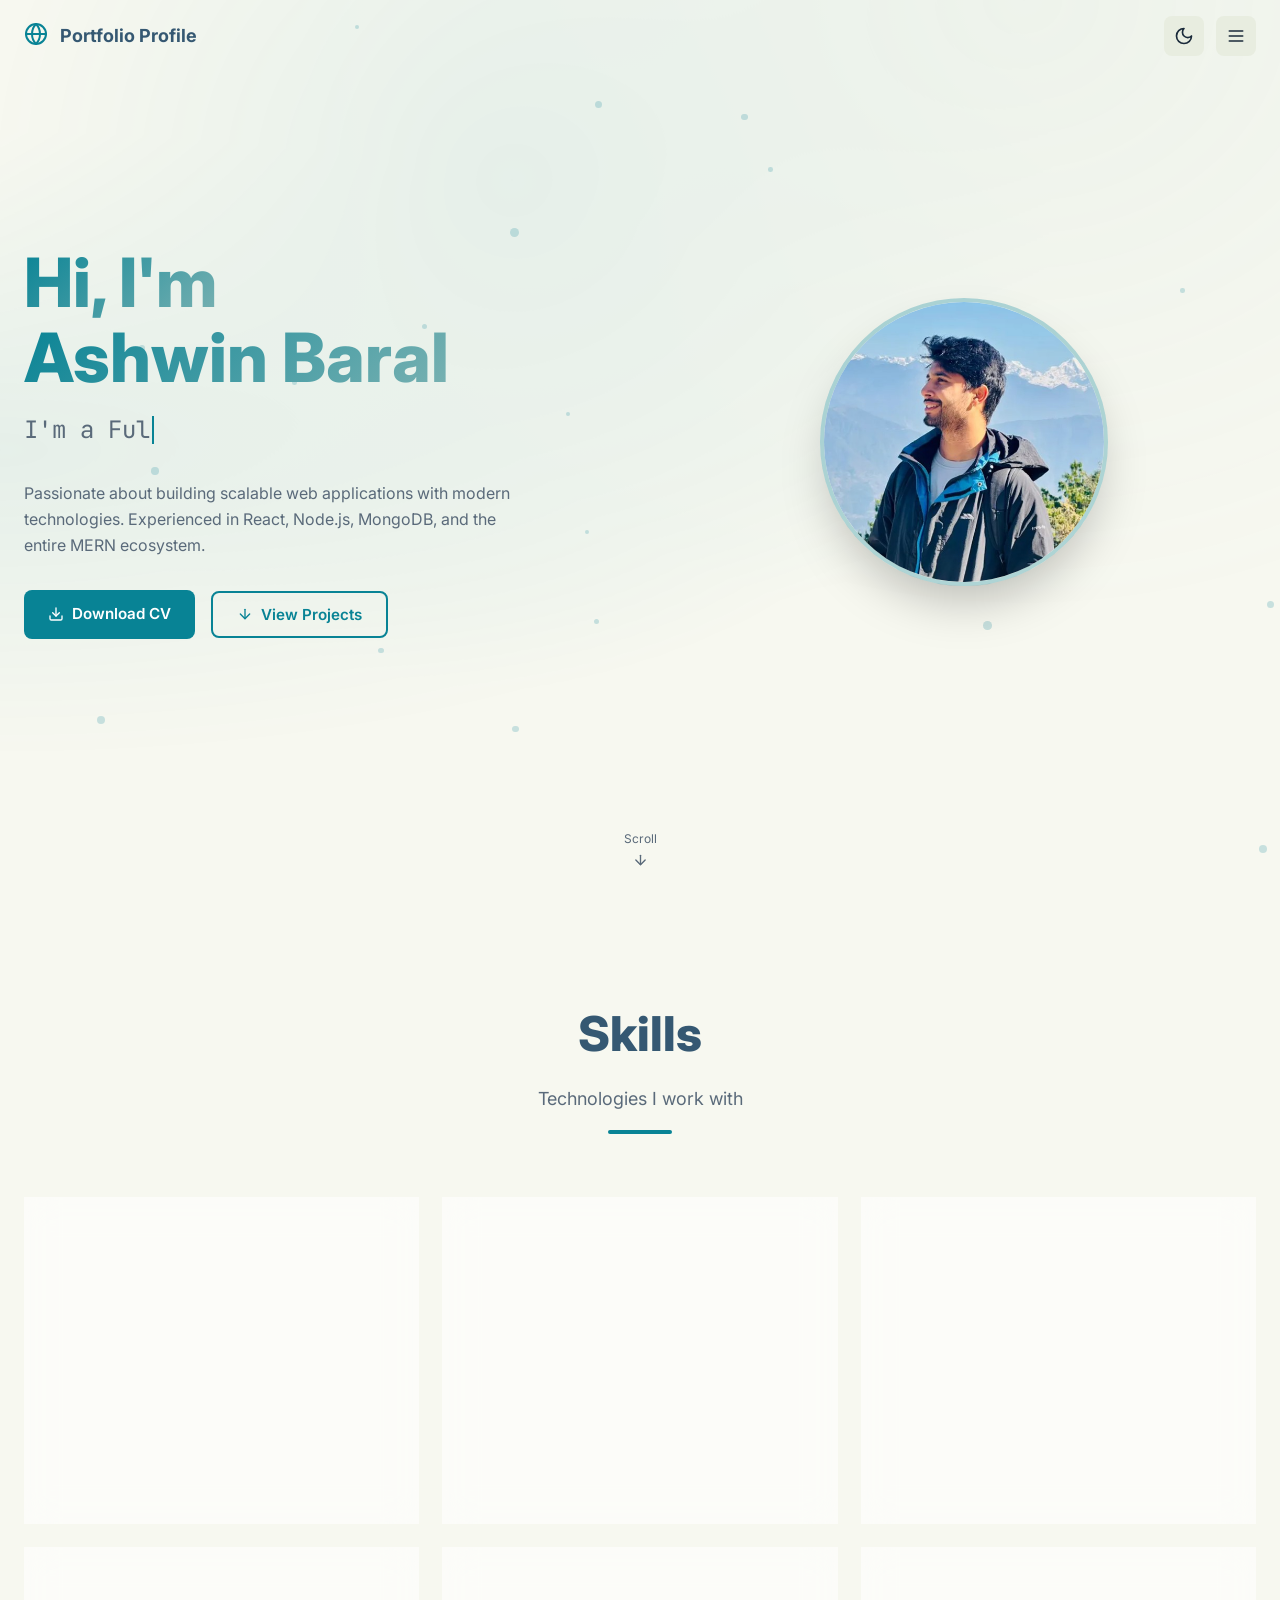
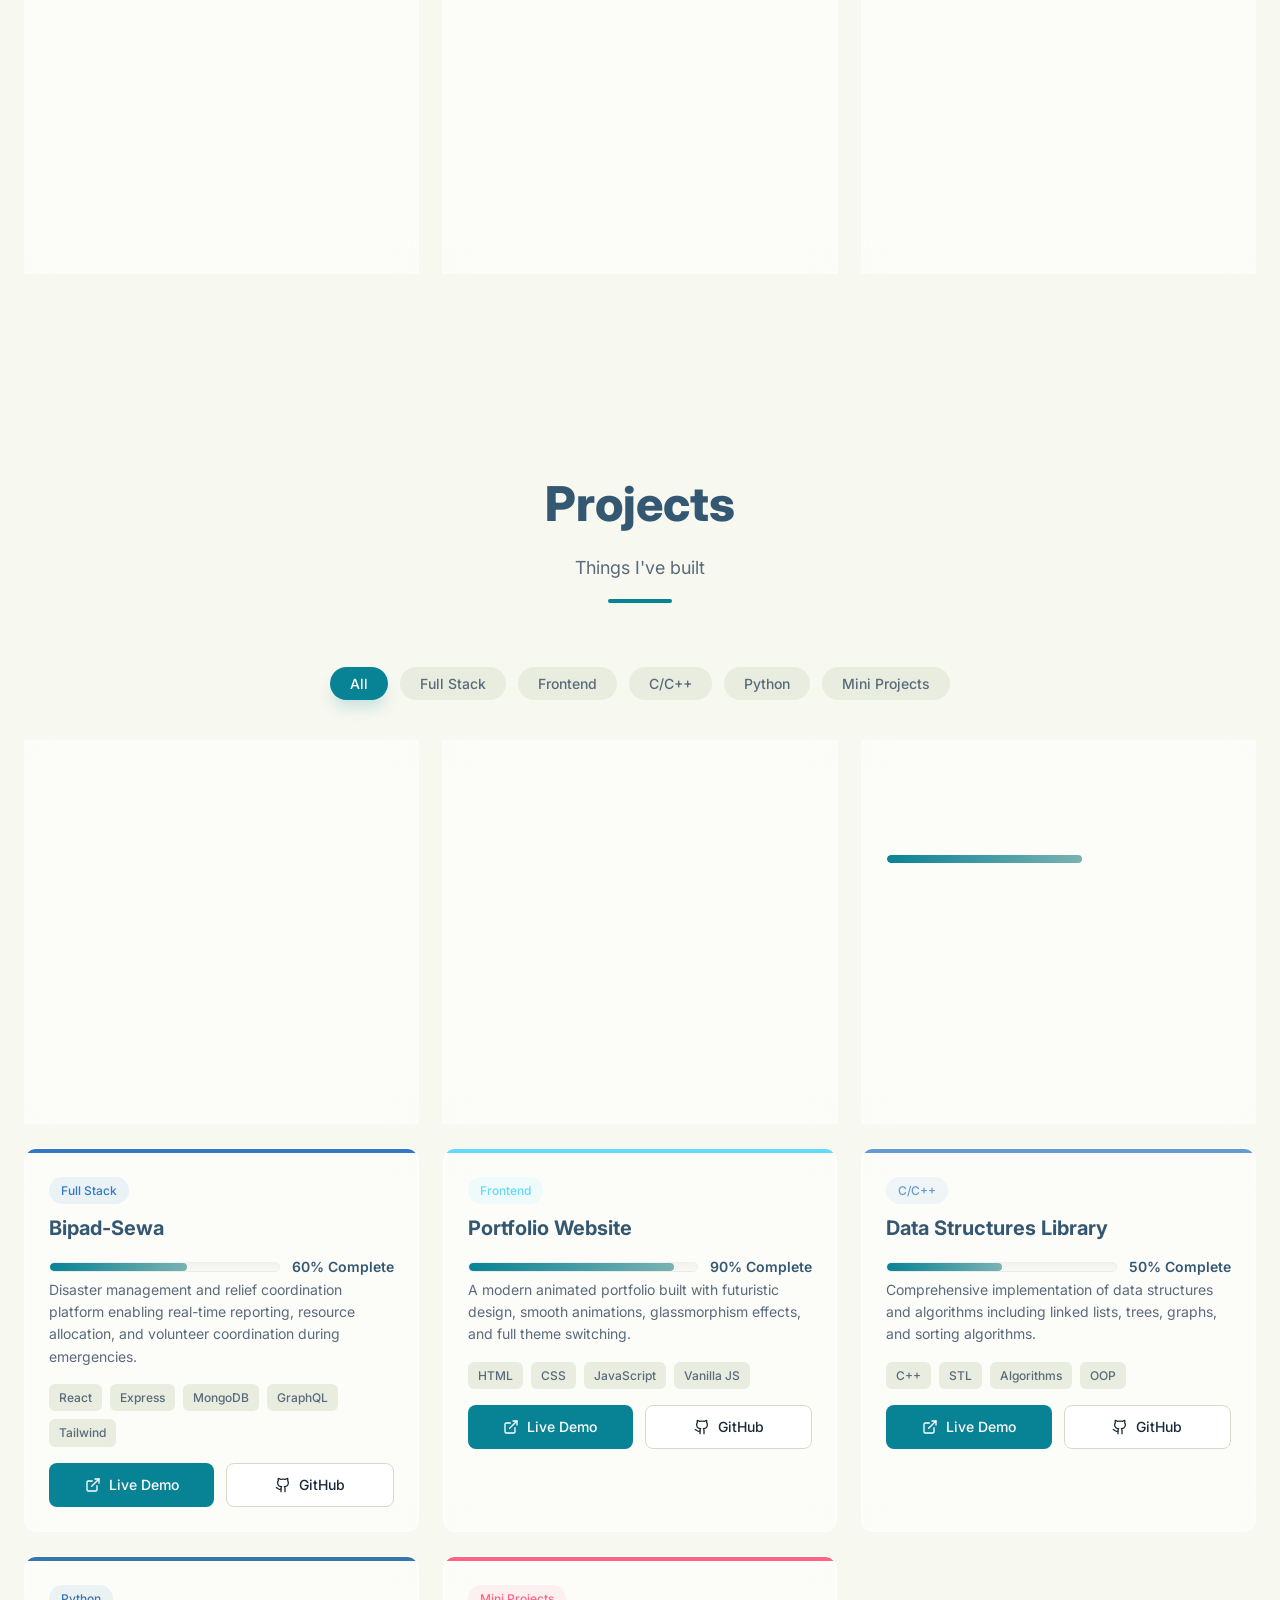
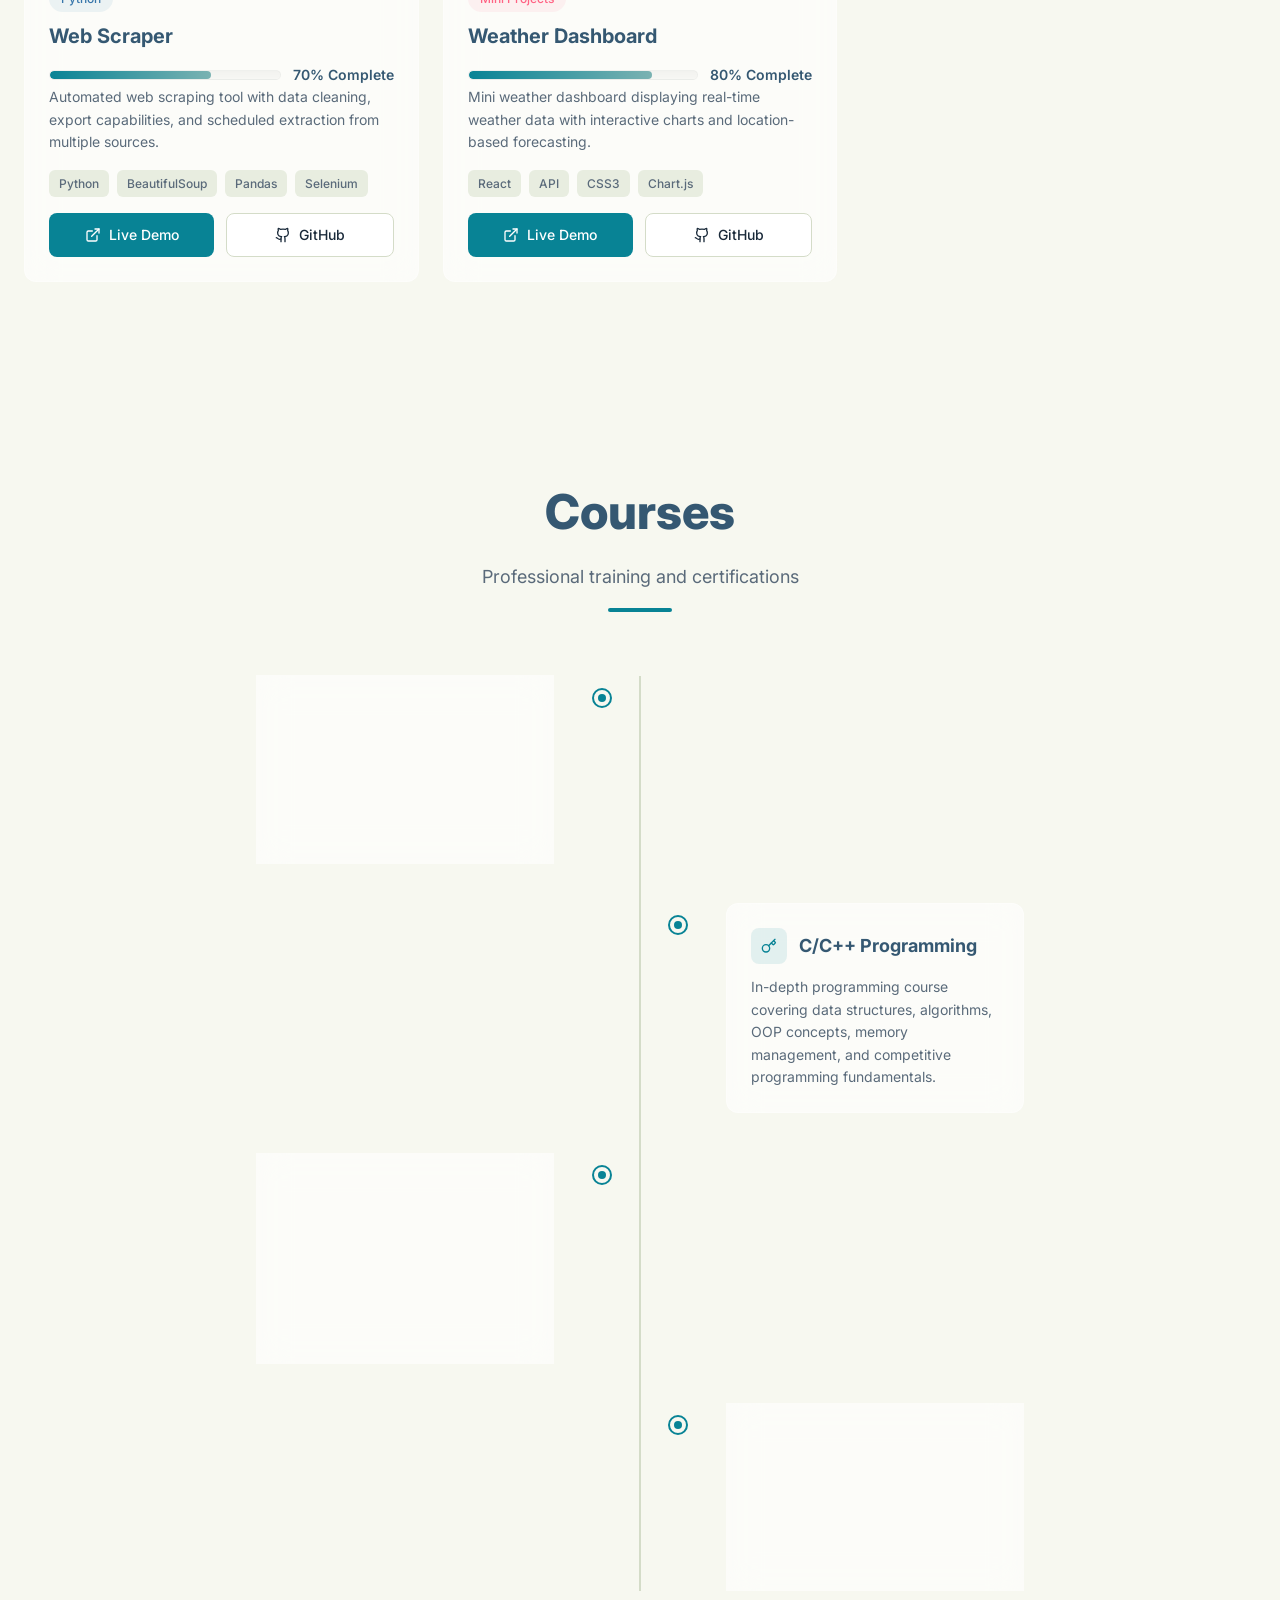
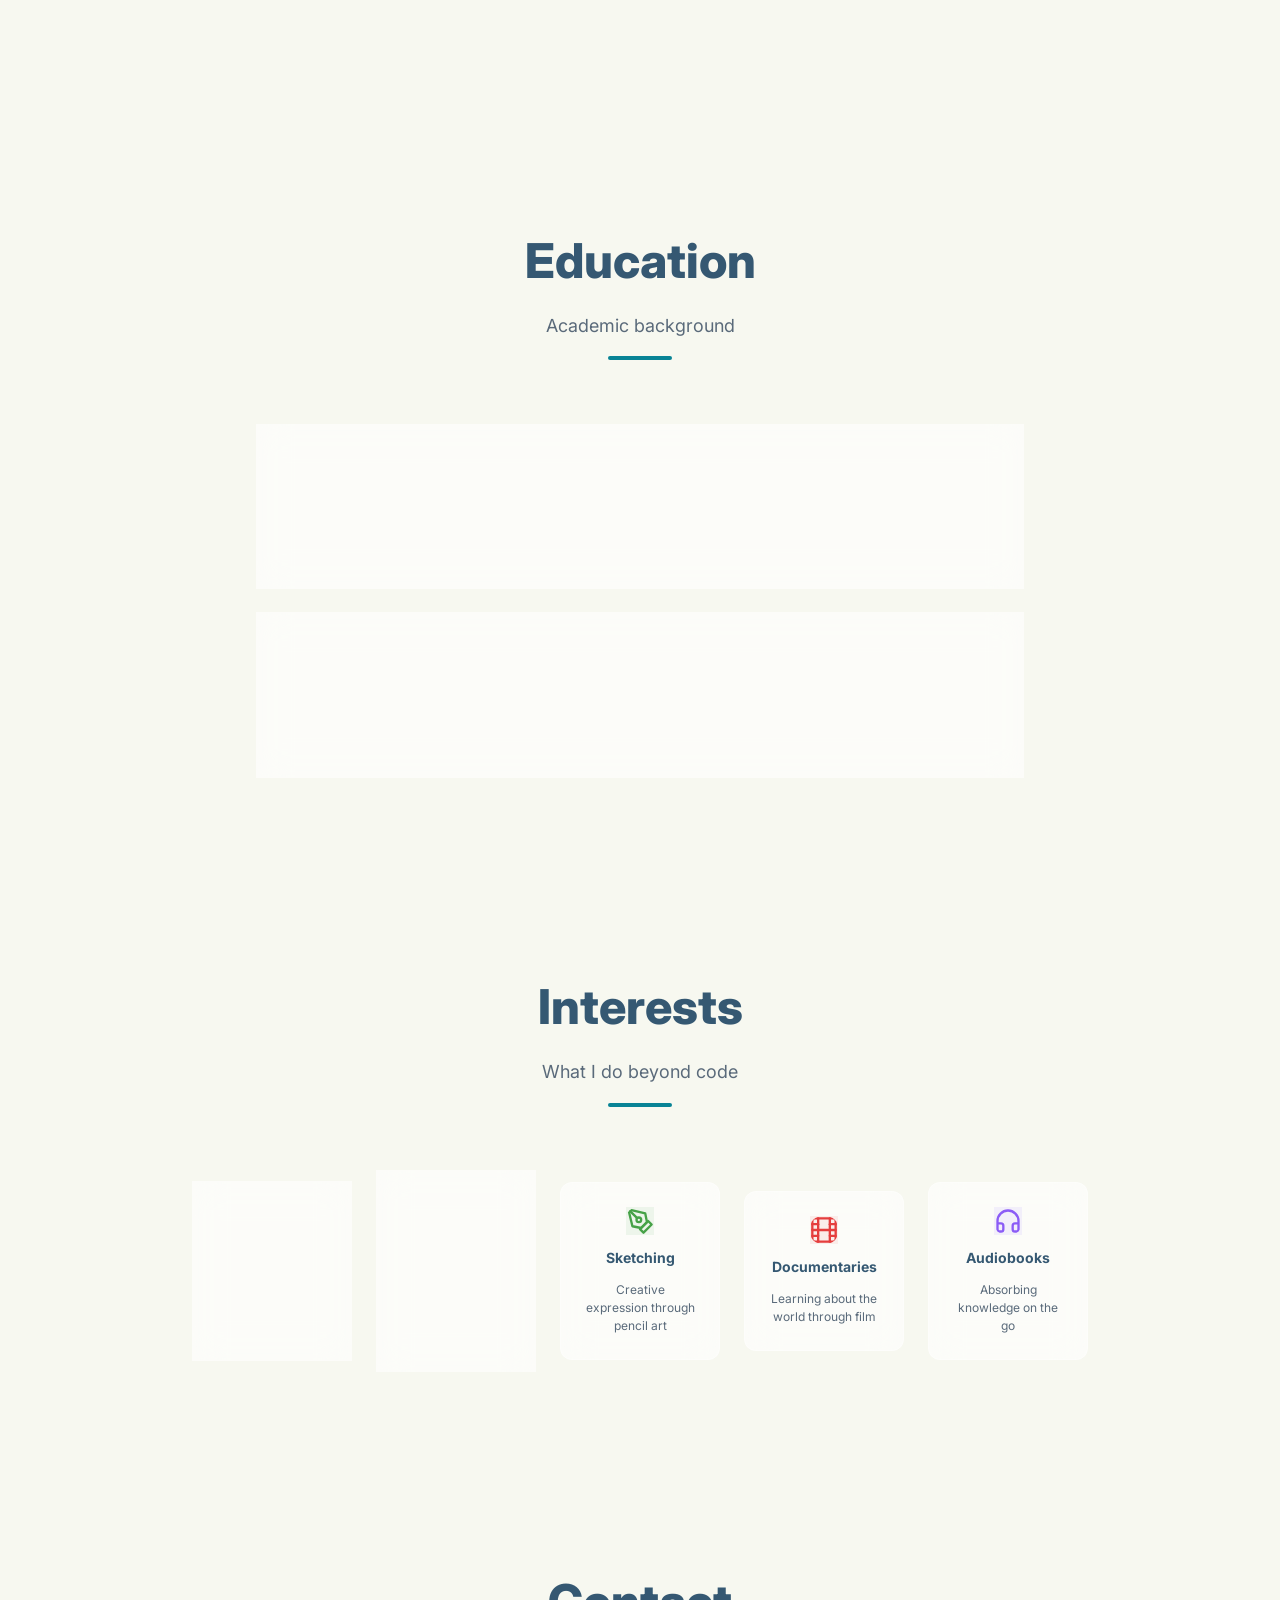
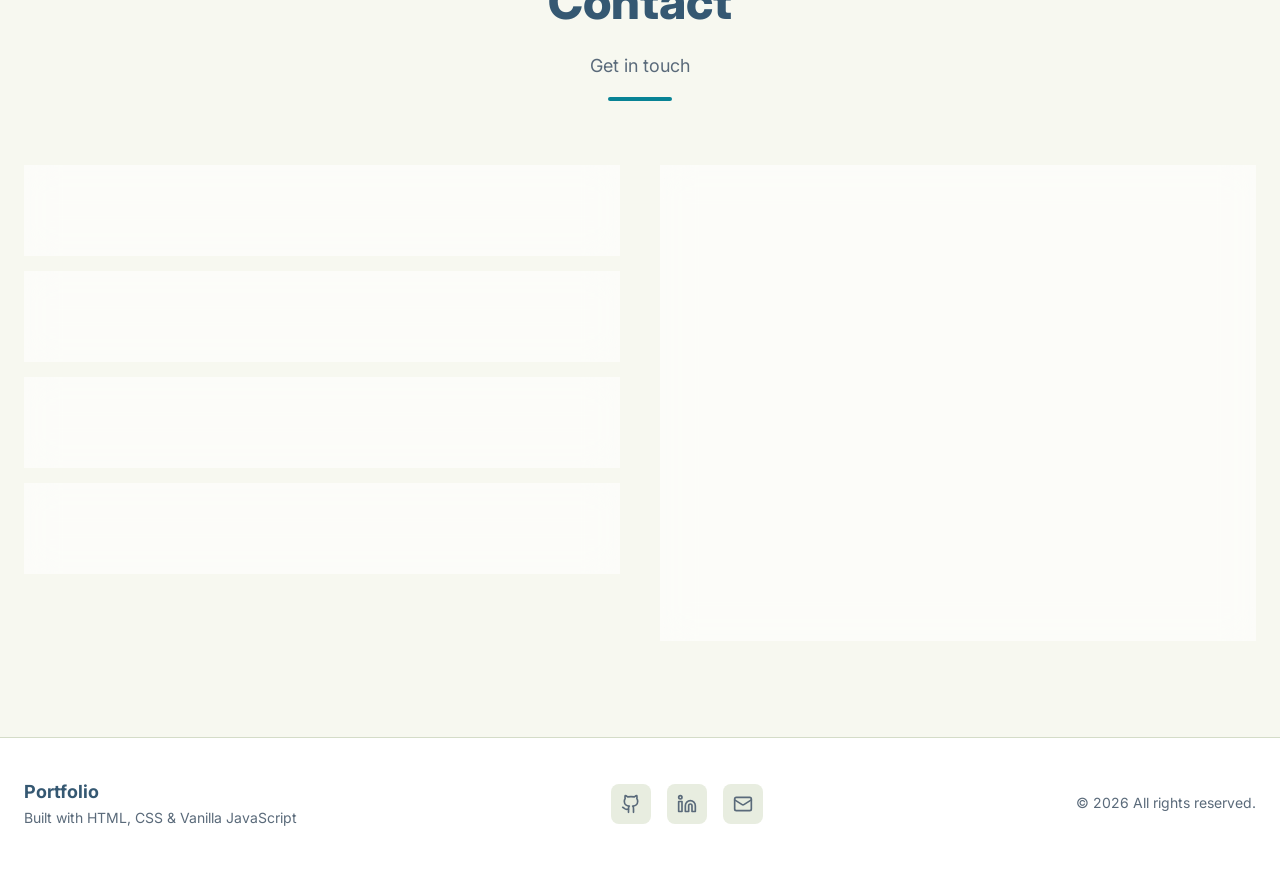
==== index.html @ d97d7718 "Add files via upload" ====
<!DOCTYPE html>
<html lang="en">

<head>
  <meta charset="UTF-8" />
  <meta name="viewport" content="width=device-width, initial-scale=1.0" />
  <meta name="description" content="Modern personal portfolio website for a Full-Stack MERN developer." />
  <meta name="theme-color" content="#0a1a24" media="(prefers-color-scheme: dark)" />
  <meta name="theme-color" content="#F7F8F0" media="(prefers-color-scheme: light)" />
  <title>Ashwin Baral| Full Stack MERN Developer</title>
  <link rel="stylesheet" href="style.css" />
</head>

<body>
  <!-- Cursor Glow
  <div class="cursor-glow" id="cursorGlow" aria-hidden="true"></div> -->

  <!-- Scroll Progress Bar -->
  <div class="scroll-progress" id="scrollProgress"></div>

  <!-- ============ NAVBAR ============ -->
  <nav class="navbar" id="navbar" role="navigation" aria-label="Main navigation">
    <div class="nav-inner">
      <a href="#home" class="logo">
        <span class="earth-icon" aria-hidden="true">
          <!-- Globe SVG -->
          <svg xmlns="http://www.w3.org/2000/svg" width="24" height="24" viewBox="0 0 24 24" fill="none"
            stroke="currentColor" stroke-width="2" stroke-linecap="round" stroke-linejoin="round">
            <circle cx="12" cy="12" r="10" />
            <path d="M12 2a14.5 14.5 0 0 0 0 20 14.5 14.5 0 0 0 0-20" />
            <path d="M2 12h20" />
          </svg>
        </span>
        <span class="logo-text">Portfolio Profile</span>
      </a>

      <div class="nav-controls">
        <!-- Theme toggle -->
        <button class="nav-btn" id="themeToggle" aria-label="Toggle theme">
          <!-- Sun icon (shown in dark mode) -->
          <svg id="sunIcon" xmlns="http://www.w3.org/2000/svg" width="20" height="20" viewBox="0 0 24 24" fill="none"
            stroke="currentColor" stroke-width="2" stroke-linecap="round" stroke-linejoin="round">
            <circle cx="12" cy="12" r="4" />
            <path d="M12 2v2" />
            <path d="M12 20v2" />
            <path d="m4.93 4.93 1.41 1.41" />
            <path d="m17.66 17.66 1.41 1.41" />
            <path d="M2 12h2" />
            <path d="M20 12h2" />
            <path d="m6.34 17.66-1.41 1.41" />
            <path d="m19.07 4.93-1.41 1.41" />
          </svg>
          <!-- Moon icon (shown in light mode) -->
          <svg id="moonIcon" xmlns="http://www.w3.org/2000/svg" width="20" height="20" viewBox="0 0 24 24" fill="none"
            stroke="currentColor" stroke-width="2" stroke-linecap="round" stroke-linejoin="round">
            <path d="M12 3a6 6 0 0 0 9 9 9 9 0 1 1-9-9Z" />
          </svg>
        </button>

        <!-- Hamburger -->
        <button class="nav-btn" id="menuToggle" aria-label="Open menu" aria-expanded="false">
          <svg id="menuIcon" xmlns="http://www.w3.org/2000/svg" width="20" height="20" viewBox="0 0 24 24" fill="none"
            stroke="currentColor" stroke-width="2" stroke-linecap="round" stroke-linejoin="round">
            <line x1="4" x2="20" y1="12" y2="12" />
            <line x1="4" x2="20" y1="6" y2="6" />
            <line x1="4" x2="20" y1="18" y2="18" />
          </svg>
          <svg id="closeIcon" xmlns="http://www.w3.org/2000/svg" width="20" height="20" viewBox="0 0 24 24" fill="none"
            stroke="currentColor" stroke-width="2" stroke-linecap="round" stroke-linejoin="round">
            <path d="M18 6 6 18" />
            <path d="m6 6 12 12" />
          </svg>
        </button>
      </div>
    </div>
  </nav>

  <!-- ============ OVERLAY MENU ============ -->
  <div class="overlay-menu" id="overlayMenu" role="dialog" aria-modal="true" aria-label="Navigation menu">
    <div class="overlay-backdrop" id="overlayBackdrop"></div>

    <!-- Floating icons -->
    <div class="floating-icons" aria-hidden="true">
      <div class="floating-icon pos1">JS</div>
      <div class="floating-icon pos2">TS</div>
      <div class="floating-icon pos3">Py</div>
      <div class="floating-icon pos4">C</div>
      <div class="floating-icon pos6">DB</div>
      <div class="floating-icon pos7">AI</div>
      <div class="floating-icon pos8">UI</div>
    </div>

    <nav class="overlay-nav-links" aria-label="Main menu">
      <a href="#home" class="nav-link-overlay">Home</a>
      <a href="#skills" class="nav-link-overlay">Skills</a>
      <a href="#projects" class="nav-link-overlay">Projects</a>
      <a href="#courses" class="nav-link-overlay">Courses</a>
      <a href="#education" class="nav-link-overlay">Education</a>
      <a href="#interests" class="nav-link-overlay">Interests</a>
      <a href="#contact" class="nav-link-overlay">Contact</a>
    </nav>
  </div>

  <!-- ============ MAIN CONTENT ============ -->
  <main>

    <!-- ====== HERO ====== -->
    <section class="hero section" id="home">
      <div class="hero-bg mesh-bg" aria-hidden="true"></div>

      <!-- Particles -->
      <div class="particles" id="particles" aria-hidden="true"></div>

      <div class="container hero-content">
        <!-- Left: Text -->
        <div class="hero-text">
          <h1>
            <span class="gradient-text">Hi, I'm</span><br />
            <span class="gradient-text">Ashwin Baral</span>
          </h1>

          <div class="typewriter-line">
            I'm a&nbsp;<span id="typewriterText"></span>
            <span class="typewriter-cursor"></span>
          </div>

          <p class="description">
            Passionate about building scalable web applications with modern
            technologies. Experienced in React, Node.js, MongoDB, and the
            entire MERN ecosystem.
          </p>

          <div class="hero-buttons">
            <a href="assets/Aswin-Full-StackResume.pdf" class="btn-primary ripple" download="Ashwin_Fullstack_CV.pdf">
              <svg xmlns="http://www.w3.org/2000/svg" width="16" height="16" viewBox="0 0 24 24" fill="none"
                stroke="currentColor" stroke-width="2" stroke-linecap="round" stroke-linejoin="round">
                <path d="M21 15v4a2 2 0 0 1-2 2H5a2 2 0 0 1-2-2v-4" />
                <polyline points="7 10 12 15 17 10" />
                <line x1="12" x2="12" y1="15" y2="3" />
              </svg>
              Download CV
            </a>
            <button class="btn-outline ripple"
              onclick="document.getElementById('projects').scrollIntoView({behavior:'smooth'})">
              <svg xmlns="http://www.w3.org/2000/svg" width="16" height="16" viewBox="0 0 24 24" fill="none"
                stroke="currentColor" stroke-width="2" stroke-linecap="round" stroke-linejoin="round">
                <path d="M12 5v14" />
                <path d="m19 12-7 7-7-7" />
              </svg>
              View Projects
            </button>
          </div>
        </div>
        <!-- Right: Profile -->
        <div class="hero-profile">
          <!-- Orbiting tech icons -->
          <div class="orbit-container" aria-hidden="true">
            <div class="orbit-icon o-d8 o-d0">
              <!-- React icon (inline SVG) -->
              <span class="orbit-svg react" aria-hidden="true">
                <svg width="28" height="28" viewBox="0 0 128 128" xmlns="http://www.w3.org/2000/svg">
                  <g fill="none" stroke="#61DAFB" stroke-width="6" stroke-linecap="round" stroke-linejoin="round">
                    <ellipse cx="64" cy="64" rx="48" ry="20" />
                    <ellipse cx="64" cy="64" rx="20" ry="48" transform="rotate(60 64 64)" />
                    <ellipse cx="64" cy="64" rx="20" ry="48" transform="rotate(-60 64 64)" />
                  </g>
                  <circle cx="64" cy="64" r="8" fill="#61DAFB" />
                </svg>
              </span>
            </div>
            <div class="orbit-icon o-d10 o-d-1_3">
              <!-- Node icon -->
              <span class="orbit-svg node" aria-hidden="true">
                <svg width="28" height="28" viewBox="0 0 128 128" xmlns="http://www.w3.org/2000/svg">
                  <polygon points="64 10 105 32 105 84 64 106 23 84 23 32" fill="#8cc84b" /><text x="50%" y="64%"
                    font-family="Arial, sans-serif" font-weight="700" font-size="18" fill="#123"
                    text-anchor="middle">Node</text>
                </svg>
              </span>
            </div>
            <div class="orbit-icon o-d12 o-d-2_6">
              <!-- MongoDB icon -->
              <span class="orbit-svg mongo" aria-hidden="true">
                <svg width="28" height="28" viewBox="0 0 128 128" xmlns="http://www.w3.org/2000/svg">
                  <path d="M64 12c14 18 28 34 18 62-8 22-34 28-40 14-8-18 6-46 22-76z" fill="#47A248" />
                </svg>
              </span>
            </div>
            <div class="orbit-icon o-d14 o-d-3_9">
              <!-- TypeScript icon -->
              <span class="orbit-svg ts" aria-hidden="true">
                <svg width="28" height="28" viewBox="0 0 128 128" xmlns="http://www.w3.org/2000/svg">
                  <rect width="128" height="128" rx="16" fill="#3178C6" /><text x="50%" y="64%" font-family="monospace"
                    font-weight="700" font-size="56" fill="white" text-anchor="middle">TS</text>
                </svg>
              </span>
            </div>
            <div class="orbit-icon o-d16 o-d-5_2">
              <!-- Next.js icon -->
              <span class="orbit-svg nextjs" aria-hidden="true">
                <svg width="28" height="28" viewBox="0 0 128 128" xmlns="http://www.w3.org/2000/svg">
                  <rect width="128" height="128" rx="16" fill="#000" />
                  <path d="M36 92V36h12v36l36-36h12v60h-12V56L48 92H36z" fill="#fff" />
                </svg>
              </span>
            </div>
            <div class="orbit-icon o-d18 o-d-6_5">
              <!-- Express icon -->
              <span class="orbit-svg express" aria-hidden="true">
                <svg width="28" height="28" viewBox="0 0 128 128" xmlns="http://www.w3.org/2000/svg">
                  <rect width="128" height="128" rx="16" fill="#ffffff" /><text x="50%" y="64%"
                    font-family="Arial, sans-serif" font-weight="700" font-size="28" fill="#000"
                    text-anchor="middle">Ex</text>
                </svg>
              </span>
            </div>
          </div>

          <!-- Profile image -->
          <div class="profile-image-wrapper">
            <img src="assets/profile.jpg" alt="Developer profile Image" />
          </div>
        </div>
      </div>

      <!-- Scroll indicator -->
      <div class="scroll-indicator" aria-hidden="true">
        <span>Scroll</span>
        <svg xmlns="http://www.w3.org/2000/svg" width="16" height="16" viewBox="0 0 24 24" fill="none"
          stroke="currentColor" stroke-width="2" stroke-linecap="round" stroke-linejoin="round">
          <path d="M12 5v14" />
          <path d="m19 12-7 7-7-7" />
        </svg>
      </div>
    </section>

    <!-- ====== SKILLS ====== -->
    <section class="section" id="skills">
      <div class="container">
        <div class="section-header reveal">
          <h2>Skills</h2>
          <p>Technologies I work with</p>
          <div class="underline-bar"></div>
        </div>

        <div class="skills-grid" id="skillsGrid">
          <!-- Core Skills -->
          <div class="glass-card skill-card" data-delay="0">
            <div class="skill-card-header">
              <div class="skill-icon">
                <svg xmlns="http://www.w3.org/2000/svg" width="20" height="20" viewBox="0 0 24 24" fill="none"
                  stroke="currentColor" stroke-width="2" stroke-linecap="round" stroke-linejoin="round">
                  <path d="m18 16 4-4-4-4" />
                  <path d="m6 8-4 4 4 4" />
                  <path d="m14.5 4-5 16" />
                </svg>
              </div>
              <h3>Core Skills</h3>
            </div>
            <div class="skill-list">
              <div class="skill-item">
                <div class="skill-item-header"><span class="skill-name">HTML5</span><span
                    class="skill-percent">80%</span></div>
                <div class="progress-bar">
                  <div class="progress-fill" data-width="80"></div>
                </div>
              </div>
              <div class="skill-item">
                <div class="skill-item-header"><span class="skill-name">CSS3</span><span
                    class="skill-percent">70%</span></div>
                <div class="progress-bar">
                  <div class="progress-fill" data-width="70"></div>
                </div>
              </div>
              <div class="skill-item">
                <div class="skill-item-header"><span class="skill-name">JavaScript ES6+</span><span
                    class="skill-percent">92%</span></div>
                <div class="progress-bar">
                  <div class="progress-fill" data-width="92"></div>
                </div>
              </div>
              <div class="skill-item">
                <div class="skill-item-header"><span class="skill-name">TypeScript</span><span
                    class="skill-percent">80%</span></div>
                <div class="progress-bar">
                  <div class="progress-fill" data-width="80"></div>
                </div>
              </div>
              <div class="skill-item">
                <div class="skill-item-header"><span class="skill-name">Git</span><span class="skill-percent">88%</span>
                </div>
                <div class="progress-bar">
                  <div class="progress-fill" data-width="88"></div>
                </div>
              </div>
            </div>
          </div>

          <!-- Frontend & React -->
          <div class="glass-card skill-card" data-delay="1">
            <div class="skill-card-header">
              <div class="skill-icon">
                <svg xmlns="http://www.w3.org/2000/svg" width="20" height="20" viewBox="0 0 24 24" fill="none"
                  stroke="currentColor" stroke-width="2" stroke-linecap="round" stroke-linejoin="round">
                  <rect width="18" height="18" x="3" y="3" rx="2" />
                  <path d="M3 9h18" />
                  <path d="M9 21V9" />
                </svg>
              </div>
              <h3>Frontend & React</h3>
            </div>
            <div class="skill-list">
              <div class="skill-item">
                <div class="skill-item-header"><span class="skill-name">React</span><span
                    class="skill-percent">92%</span></div>
                <div class="progress-bar">
                  <div class="progress-fill" data-width="92"></div>
                </div>
              </div>
              <div class="skill-item">
                <div class="skill-item-header"><span class="skill-name">Next.js</span><span
                    class="skill-percent">88%</span></div>
                <div class="progress-bar">
                  <div class="progress-fill" data-width="88"></div>
                </div>
              </div>
              <div class="skill-item">
                <div class="skill-item-header"><span class="skill-name">Tailwind CSS</span><span
                    class="skill-percent">90%</span></div>
                <div class="progress-bar">
                  <div class="progress-fill" data-width="90"></div>
                </div>
              </div>
              <div class="skill-item">
                <div class="skill-item-header"><span class="skill-name">Redux Toolkit</span><span
                    class="skill-percent">70%</span></div>
                <div class="progress-bar">
                  <div class="progress-fill" data-width="70"></div>
                </div>
              </div>
              <div class="skill-item">
                <div class="skill-item-header"><span class="skill-name">Formik & Yup</span><span
                    class="skill-percent">80%</span></div>
                <div class="progress-bar">
                  <div class="progress-fill" data-width="80"></div>
                </div>
              </div>
            </div>
          </div>

          <!-- Backend -->
          <div class="glass-card skill-card" data-delay="2">
            <div class="skill-card-header">
              <div class="skill-icon">
                <svg xmlns="http://www.w3.org/2000/svg" width="20" height="20" viewBox="0 0 24 24" fill="none"
                  stroke="currentColor" stroke-width="2" stroke-linecap="round" stroke-linejoin="round">
                  <rect width="20" height="8" x="2" y="2" rx="2" ry="2" />
                  <rect width="20" height="8" x="2" y="14" rx="2" ry="2" />
                  <line x1="6" x2="6.01" y1="6" y2="6" />
                  <line x1="6" x2="6.01" y1="18" y2="18" />
                </svg>
              </div>
              <h3>Backend</h3>
            </div>
            <div class="skill-list">
              <div class="skill-item">
                <div class="skill-item-header"><span class="skill-name">Node.js</span><span
                    class="skill-percent">88%</span></div>
                <div class="progress-bar">
                  <div class="progress-fill" data-width="88"></div>
                </div>
              </div>
              <div class="skill-item">
                <div class="skill-item-header"><span class="skill-name">Express.js</span><span
                    class="skill-percent">87%</span></div>
                <div class="progress-bar">
                  <div class="progress-fill" data-width="87"></div>
                </div>
              </div>
              <div class="skill-item">
                <div class="skill-item-header"><span class="skill-name">Python</span><span
                    class="skill-percent">60%</span></div>
                <div class="progress-bar">
                  <div class="progress-fill" data-width="60"></div>
                </div>
              </div>
              <div class="skill-item">
                <div class="skill-item-header"><span class="skill-name">C/C++</span><span
                    class="skill-percent">66%</span></div>
                <div class="progress-bar">
                  <div class="progress-fill" data-width="66"></div>
                </div>
              </div>
            </div>
          </div>

          <!-- APIs & Database -->
          <div class="glass-card skill-card" data-delay="3">
            <div class="skill-card-header">
              <div class="skill-icon">
                <svg xmlns="http://www.w3.org/2000/svg" width="20" height="20" viewBox="0 0 24 24" fill="none"
                  stroke="currentColor" stroke-width="2" stroke-linecap="round" stroke-linejoin="round">
                  <ellipse cx="12" cy="5" rx="9" ry="3" />
                  <path d="M3 5V19A9 3 0 0 0 21 19V5" />
                  <path d="M3 12A9 3 0 0 0 21 12" />
                </svg>
              </div>
              <h3>APIs & Database</h3>
            </div>
            <div class="skill-list">
              <div class="skill-item">
                <div class="skill-item-header"><span class="skill-name">MongoDB</span><span
                    class="skill-percent">85%</span></div>
                <div class="progress-bar">
                  <div class="progress-fill" data-width="85"></div>
                </div>
              </div>
              <div class="skill-item">
                <div class="skill-item-header"><span class="skill-name">MySQL</span><span
                    class="skill-percent">78%</span></div>
                <div class="progress-bar">
                  <div class="progress-fill" data-width="78"></div>
                </div>
              </div>
              <div class="skill-item">
                <div class="skill-item-header"><span class="skill-name">REST APIs</span><span
                    class="skill-percent">90%</span></div>
                <div class="progress-bar">
                  <div class="progress-fill" data-width="90"></div>
                </div>
              </div>
              <div class="skill-item">
                <div class="skill-item-header"><span class="skill-name">GraphQL</span><span
                    class="skill-percent">75%</span></div>
                <div class="progress-bar">
                  <div class="progress-fill" data-width="75"></div>
                </div>
              </div>
              <div class="skill-item">
                <div class="skill-item-header"><span class="skill-name">Apollo</span><span
                    class="skill-percent">72%</span></div>
                <div class="progress-bar">
                  <div class="progress-fill" data-width="72"></div>
                </div>
              </div>
            </div>
          </div>

          <!-- Data Visualization -->
          <div class="glass-card skill-card" data-delay="4">
            <div class="skill-card-header">
              <div class="skill-icon">
                <svg xmlns="http://www.w3.org/2000/svg" width="20" height="20" viewBox="0 0 24 24" fill="none"
                  stroke="currentColor" stroke-width="2" stroke-linecap="round" stroke-linejoin="round">
                  <line x1="12" x2="12" y1="20" y2="10" />
                  <line x1="18" x2="18" y1="20" y2="4" />
                  <line x1="6" x2="6" y1="20" y2="16" />
                </svg>
              </div>
              <h3>Data Visualization</h3>
            </div>
            <div class="skill-list">
              <div class="skill-item">
                <div class="skill-item-header"><span class="skill-name">Recharts</span><span
                    class="skill-percent">82%</span></div>
                <div class="progress-bar">
                  <div class="progress-fill" data-width="82"></div>
                </div>
              </div>
              <div class="skill-item">
                <div class="skill-item-header"><span class="skill-name">Shadcn Charts</span><span
                    class="skill-percent">80%</span></div>
                <div class="progress-bar">
                  <div class="progress-fill" data-width="80"></div>
                </div>
              </div>
              <div class="skill-item">
                <div class="skill-item-header"><span class="skill-name">Heatmaps</span><span
                    class="skill-percent">70%</span></div>
                <div class="progress-bar">
                  <div class="progress-fill" data-width="70"></div>
                </div>
              </div>
            </div>
          </div>

          <!-- UI Tools -->
          <div class="glass-card skill-card" data-delay="5">
            <div class="skill-card-header">
              <div class="skill-icon">
                <svg xmlns="http://www.w3.org/2000/svg" width="20" height="20" viewBox="0 0 24 24" fill="none"
                  stroke="currentColor" stroke-width="2" stroke-linecap="round" stroke-linejoin="round">
                  <circle cx="13.5" cy="6.5" r=".5" fill="currentColor" />
                  <circle cx="17.5" cy="10.5" r=".5" fill="currentColor" />
                  <circle cx="8.5" cy="7.5" r=".5" fill="currentColor" />
                  <circle cx="6.5" cy="12.5" r=".5" fill="currentColor" />
                  <path
                    d="M12 2C6.5 2 2 6.5 2 12s4.5 10 10 10c.926 0 1.648-.746 1.648-1.688 0-.437-.18-.835-.437-1.125-.29-.289-.438-.652-.438-1.125a1.64 1.64 0 0 1 1.668-1.668h1.996c3.051 0 5.555-2.503 5.555-5.554C21.965 6.012 17.461 2 12 2z" />
                </svg>
              </div>
              <h3>UI Tools</h3>
            </div>
            <div class="skill-list">
              <div class="skill-item">
                <div class="skill-item-header"><span class="skill-name">Figma</span><span
                    class="skill-percent">80%</span></div>
                <div class="progress-bar">
                  <div class="progress-fill" data-width="80"></div>
                </div>
              </div>
              <div class="skill-item">
                <div class="skill-item-header"><span class="skill-name">Shadcn/ui</span><span
                    class="skill-percent">88%</span></div>
                <div class="progress-bar">
                  <div class="progress-fill" data-width="88"></div>
                </div>
              </div>
            </div>
          </div>
        </div>
      </div>
    </section>

    <!-- ====== PROJECTS ====== -->
    <section class="section" id="projects">
      <div class="container">
        <div class="section-header reveal">
          <h2>Projects</h2>
          <p>Things I've built</p>
          <div class="underline-bar"></div>
        </div>

        <div class="filter-buttons reveal" id="filterButtons">
          <button class="filter-btn active" data-filter="All">All</button>
          <button class="filter-btn" data-filter="Full Stack">Full Stack</button>
          <button class="filter-btn" data-filter="Frontend">Frontend</button>
          <button class="filter-btn" data-filter="C/C++">C/C++</button>
          <button class="filter-btn" data-filter="Python">Python</button>
          <button class="filter-btn" data-filter="Mini Projects">Mini Projects</button>
        </div>

        <div class="projects-grid" id="projectsGrid">
          <!-- Projects rendered by JS -->
        </div>
      </div>
    </section>

    <!-- ====== COURSES ====== -->
    <section class="section" id="courses">
      <div class="container">
        <div class="section-header reveal">
          <h2>Courses</h2>
          <p>Professional training and certifications</p>
          <div class="underline-bar"></div>
        </div>

        <div class="timeline">
          <div class="timeline-line" aria-hidden="true"></div>

          <!-- Course 1 -->
          <div class="timeline-item" data-delay="0">
            <div class="timeline-dot" aria-hidden="true">
              <div class="timeline-dot-inner"></div>
            </div>
            <div class="glass-card timeline-card">
              <div class="timeline-card-header">
                <div class="timeline-card-icon">
                  <svg xmlns="http://www.w3.org/2000/svg" width="16" height="16" viewBox="0 0 24 24" fill="none"
                    stroke="currentColor" stroke-width="2" stroke-linecap="round" stroke-linejoin="round">
                    <path d="m15.5 7.5 2.3 2.3a1 1 0 0 0 1.4 0l2.1-2.1a1 1 0 0 0 0-1.4L19 4" />
                    <path d="m21 2-9.6 9.6" />
                    <circle cx="7.5" cy="15.5" r="5.5" />
                  </svg>
                </div>
                <h3>Web Design</h3>
              </div>
              <p>Comprehensive web design course covering UI/UX principles, responsive layouts, color theory,
                typography, and modern design tools.</p>
            </div>
          </div>

          <!-- Course 2 -->
          <div class="timeline-item" data-delay="1">
            <div class="timeline-dot" aria-hidden="true">
              <div class="timeline-dot-inner"></div>
            </div>
            <div class="glass-card timeline-card">
              <div class="timeline-card-header">
                <div class="timeline-card-icon">
                  <svg xmlns="http://www.w3.org/2000/svg" width="16" height="16" viewBox="0 0 24 24" fill="none"
                    stroke="currentColor" stroke-width="2" stroke-linecap="round" stroke-linejoin="round">
                    <path d="m15.5 7.5 2.3 2.3a1 1 0 0 0 1.4 0l2.1-2.1a1 1 0 0 0 0-1.4L19 4" />
                    <path d="m21 2-9.6 9.6" />
                    <circle cx="7.5" cy="15.5" r="5.5" />
                  </svg>
                </div>
                <h3>C/C++ Programming</h3>
              </div>
              <p>In-depth programming course covering data structures, algorithms, OOP concepts, memory management, and
                competitive programming fundamentals.</p>
            </div>
          </div>

          <!-- Course 3 -->
          <div class="timeline-item" data-delay="2">
            <div class="timeline-dot" aria-hidden="true">
              <div class="timeline-dot-inner"></div>
            </div>
            <div class="glass-card timeline-card">
              <div class="timeline-card-header">
                <div class="timeline-card-icon">
                  <svg xmlns="http://www.w3.org/2000/svg" width="16" height="16" viewBox="0 0 24 24" fill="none"
                    stroke="currentColor" stroke-width="2" stroke-linecap="round" stroke-linejoin="round">
                    <path d="M2 3h6a4 4 0 0 1 4 4v14a3 3 0 0 0-3-3H2z" />
                    <path d="M22 3h-6a4 4 0 0 0-4 4v14a3 3 0 0 1 3-3h7z" />
                  </svg>
                </div>
                <h3>Full Stack MERN</h3>
              </div>
              <p>Complete MERN stack development course covering MongoDB, Express.js, React, Node.js, REST APIs,
                authentication, and deployment.</p>
            </div>
          </div>

          <!-- Course 4 -->
          <div class="timeline-item" data-delay="1">
            <div class="timeline-dot" aria-hidden="true">
              <div class="timeline-dot-inner"></div>
            </div>
            <div class="glass-card timeline-card">
              <div class="timeline-card-header">
                <div class="timeline-card-icon">
                  <svg xmlns="http://www.w3.org/2000/svg" width="16" height="16" viewBox="0 0 24 24" fill="none"
                    stroke="currentColor" stroke-width="2" stroke-linecap="round" stroke-linejoin="round">
                    <path d="m15.5 7.5 2.3 2.3a1 1 0 0 0 1.4 0l2.1-2.1a1 1 0 0 0 0-1.4L19 4" />
                    <path d="m21 2-9.6 9.6" />
                    <circle cx="7.5" cy="15.5" r="5.5" />
                  </svg>
                </div>
                <h3>GIS</h3>
              </div>
              <p>Intermediate level Geographic Information Systems course covering spatial data analysis, 
                mapping and remote sensing.</p>
            </div>
          </div>
        </div>
      </div>
    </section>

    <!-- ====== EDUCATION ====== -->
    <section class="section" id="education">
      <div class="container">
        <div class="section-header reveal">
          <h2>Education</h2>
          <p>Academic background</p>
          <div class="underline-bar"></div>
        </div>

        <div class="education-list">
          <!-- SLC -->
          <div class="glass-card education-card" data-delay="0">
            <div class="education-icon">
              <svg xmlns="http://www.w3.org/2000/svg" width="24" height="24" viewBox="0 0 24 24" fill="none"
                stroke="currentColor" stroke-width="2" stroke-linecap="round" stroke-linejoin="round">
                <path
                  d="M21.42 10.922a1 1 0 0 0-.019-1.838L12.83 5.18a2 2 0 0 0-1.66 0L2.6 9.08a1 1 0 0 0 0 1.832l8.57 3.908a2 2 0 0 0 1.66 0z" />
                <path d="M22 10v6" />
                <path d="M6 12.5V16a6 3 0 0 0 12 0v-3.5" />
              </svg>
            </div>
            <div class="education-info">
              <h3>SLC</h3>
              <p class="school">Adarsha Janapremi College</p>
              <p class="field">Science (Computer Science)</p>
              <div class="period">
                <svg xmlns="http://www.w3.org/2000/svg" width="16" height="16" viewBox="0 0 24 24" fill="none"
                  stroke="currentColor" stroke-width="2" stroke-linecap="round" stroke-linejoin="round">
                  <path d="M8 2v4" />
                  <path d="M16 2v4" />
                  <rect width="18" height="18" x="3" y="4" rx="2" />
                  <path d="M3 10h18" />
                </svg>
                <span>2018 - 2020</span>
              </div>
            </div>
          </div>

          <!-- Undergraduate -->
          <div class="glass-card education-card" data-delay="1">
            <div class="education-icon">
              <svg xmlns="http://www.w3.org/2000/svg" width="24" height="24" viewBox="0 0 24 24" fill="none"
                stroke="currentColor" stroke-width="2" stroke-linecap="round" stroke-linejoin="round">
                <path
                  d="M21.42 10.922a1 1 0 0 0-.019-1.838L12.83 5.18a2 2 0 0 0-1.66 0L2.6 9.08a1 1 0 0 0 0 1.832l8.57 3.908a2 2 0 0 0 1.66 0z" />
                <path d="M22 10v6" />
                <path d="M6 12.5V16a6 3 0 0 0 12 0v-3.5" />
              </svg>
            </div>
            <div class="education-info">
              <h3>Undergraduate</h3>
              <p class="school">Tri-Chandra Multiple Campus</p>
              <p class="field">Geology</p>
              <div class="period">
                <svg xmlns="http://www.w3.org/2000/svg" width="16" height="16" viewBox="0 0 24 24" fill="none"
                  stroke="currentColor" stroke-width="2" stroke-linecap="round" stroke-linejoin="round">
                  <path d="M8 2v4" />
                  <path d="M16 2v4" />
                  <rect width="18" height="18" x="3" y="4" rx="2" />
                  <path d="M3 10h18" />
                </svg>
                <span>2020 - 2025</span>
              </div>
            </div>
          </div>
        </div>
      </div>
    </section>

    <!-- ====== INTERESTS ====== -->
    <section class="section" id="interests">
      <div class="container">
        <div class="section-header reveal">
          <h2>Interests</h2>
          <p>What I do beyond code</p>
          <div class="underline-bar"></div>
        </div>

        <div class="interests-grid">
          <!-- Chess -->
          <div class="glass-card interest-card" data-delay="0" data-color="#E8952C">
            <div class="interest-icon color-e8952c">
              <svg xmlns="http://www.w3.org/2000/svg" width="28" height="28" viewBox="0 0 24 24" fill="none"
                stroke="currentColor" stroke-width="2" stroke-linecap="round" stroke-linejoin="round">
                <line x1="6" x2="10" y1="11" y2="11" />
                <line x1="8" x2="8" y1="9" y2="13" />
                <line x1="15" x2="15.01" y1="12" y2="12" />
                <line x1="18" x2="18.01" y1="10" y2="10" />
                <path
                  d="M17.32 5H6.68a4 4 0 0 0-3.978 3.59c-.006.052-.01.101-.017.152C2.604 9.416 2 14.456 2 16a3 3 0 0 0 3 3c1 0 1.5-.5 2-1l1.414-1.414A2 2 0 0 1 9.828 16h4.344a2 2 0 0 1 1.414.586L17 18c.5.5 1 1 2 1a3 3 0 0 0 3-3c0-1.545-.604-6.584-.685-7.258-.007-.05-.011-.1-.017-.151A4 4 0 0 0 17.32 5z" />
              </svg>
            </div>
            <h3>Chess</h3>
            <p>Strategic thinking through competitive chess</p>
          </div>

          <!-- Learning Languages -->
          <div class="glass-card interest-card" data-delay="1" data-color="#3178C6">
            <div class="interest-icon color-3178c6">
              <svg xmlns="http://www.w3.org/2000/svg" width="28" height="28" viewBox="0 0 24 24" fill="none"
                stroke="currentColor" stroke-width="2" stroke-linecap="round" stroke-linejoin="round">
                <path d="m5 8 6 6" />
                <path d="m4 14 6-6 2-3" />
                <path d="M2 5h12" />
                <path d="M7 2h1" />
                <path d="m22 22-5-10-5 10" />
                <path d="M14 18h6" />
              </svg>
            </div>
            <h3>Learning Languages</h3>
            <p>Exploring new languages and cultures</p>
          </div>

          <!-- Sketching -->
          <div class="glass-card interest-card" data-delay="2" data-color="#47A248">
            <div class="interest-icon color-47a248">
              <svg xmlns="http://www.w3.org/2000/svg" width="28" height="28" viewBox="0 0 24 24" fill="none"
                stroke="currentColor" stroke-width="2" stroke-linecap="round" stroke-linejoin="round">
                <path d="M12 19l7-7 3 3-7 7-3-3z" />
                <path d="M18 13l-1.5-7.5L2 2l3.5 14.5L13 18l5-5z" />
                <path d="M2 2l7.586 7.586" />
                <circle cx="11" cy="11" r="2" />
              </svg>
            </div>
            <h3>Sketching</h3>
            <p>Creative expression through pencil art</p>
          </div>

          <!-- Documentaries -->
          <div class="glass-card interest-card" data-delay="3" data-color="#E53E3E">
            <div class="interest-icon color-e53e3e">
              <svg xmlns="http://www.w3.org/2000/svg" width="28" height="28" viewBox="0 0 24 24" fill="none"
                stroke="currentColor" stroke-width="2" stroke-linecap="round" stroke-linejoin="round">
                <rect width="20" height="20" x="2" y="2" rx="2.18" ry="2.18" />
                <line x1="7" x2="7" y1="2" y2="22" />
                <line x1="17" x2="17" y1="2" y2="22" />
                <line x1="2" x2="22" y1="12" y2="12" />
                <line x1="2" x2="7" y1="7" y2="7" />
                <line x1="2" x2="7" y1="17" y2="17" />
                <line x1="17" x2="22" y1="7" y2="7" />
                <line x1="17" x2="22" y1="17" y2="17" />
              </svg>
            </div>
            <h3>Documentaries</h3>
            <p>Learning about the world through film</p>
          </div>

          <!-- Audiobooks -->
          <div class="glass-card interest-card" data-delay="4" data-color="#8B5CF6">
            <div class="interest-icon color-8b5cf6">
              <svg xmlns="http://www.w3.org/2000/svg" width="28" height="28" viewBox="0 0 24 24" fill="none"
                stroke="currentColor" stroke-width="2" stroke-linecap="round" stroke-linejoin="round">
                <path
                  d="M3 14h3a2 2 0 0 1 2 2v3a2 2 0 0 1-2 2H5a2 2 0 0 1-2-2v-7a9 9 0 0 1 18 0v7a2 2 0 0 1-2 2h-1a2 2 0 0 1-2-2v-3a2 2 0 0 1 2-2h3" />
              </svg>
            </div>
            <h3>Audiobooks</h3>
            <p>Absorbing knowledge on the go</p>
          </div>
        </div>
      </div>
    </section>

    <!-- ====== CONTACT ====== -->
    <section class="section" id="contact">
      <div class="container">
        <div class="section-header reveal">
          <h2>Contact</h2>
          <p>Get in touch</p>
          <div class="underline-bar"></div>
        </div>

        <div class="contact-grid">
          <!-- Contact links -->
          <div class="contact-links">
            <!-- Email -->
            <a href="mailto:aswinbaral2@gmail.com" target="_blank" rel="noopener noreferrer"
              class="glass-card contact-link-card" data-delay="0" aria-label="Email: aswinbaral2@gmail.com">
              <div class="contact-link-icon contact-color-email">
                <svg xmlns="http://www.w3.org/2000/svg" width="20" height="20" viewBox="0 0 24 24" fill="none"
                  stroke="currentColor" stroke-width="2" stroke-linecap="round" stroke-linejoin="round">
                  <rect width="20" height="16" x="2" y="4" rx="2" />
                  <path d="m22 7-8.97 5.7a1.94 1.94 0 0 1-2.06 0L2 7" />
                </svg>
              </div>
              <div class="contact-link-info">
                <p class="contact-label">Email</p>
                <p class="contact-value">aswinbaral2@gmail.com</p>
              </div>
            </a>

            <!-- LinkedIn -->
            <a href="https://www.linkedin.com/in/aswin-baral-405285303/" target="_blank" rel="noopener noreferrer"
              class="glass-card contact-link-card" data-delay="1" aria-label="LinkedIn: linkedin.com/in/aswin-baral-405285303">
              <div class="contact-link-icon contact-color-linkedin">
                <svg xmlns="http://www.w3.org/2000/svg" width="20" height="20" viewBox="0 0 24 24" fill="none"
                  stroke="currentColor" stroke-width="2" stroke-linecap="round" stroke-linejoin="round">
                  <path d="M16 8a6 6 0 0 1 6 6v7h-4v-7a2 2 0 0 0-2-2 2 2 0 0 0-2 2v7h-4v-7a6 6 0 0 1 6-6z" />
                  <rect width="4" height="12" x="2" y="9" />
                  <circle cx="4" cy="4" r="2" />
                </svg>
              </div>
              <div class="contact-link-info">
                <p class="contact-label">LinkedIn</p>
                <p class="contact-value">linkedin.com/in/aswin-baral-405285303</p>
              </div>
            </a>

            <!-- GitHub -->
            <a href="https://github.com/ashwinbaral2" target="_blank" rel="noopener noreferrer" class="glass-card contact-link-card"
              data-delay="2" aria-label="GitHub: github.com/ashwinbaral2">
              <div class="contact-link-icon contact-color-github">
                <svg xmlns="http://www.w3.org/2000/svg" width="20" height="20" viewBox="0 0 24 24" fill="none"
                  stroke="currentColor" stroke-width="2" stroke-linecap="round" stroke-linejoin="round">
                  <path
                    d="M15 22v-4a4.8 4.8 0 0 0-1-3.5c3 0 6-2 6-5.5.08-1.25-.27-2.48-1-3.5.28-1.15.28-2.35 0-3.5 0 0-1 0-3 1.5-2.64-.5-5.36-.5-8 0C6 2 5 2 5 2c-.3 1.15-.3 2.35 0 3.5A5.403 5.403 0 0 0 4 9c0 3.5 3 5.5 6 5.5-.39.49-.68 1.05-.85 1.65-.17.6-.22 1.23-.15 1.85v4" />
                  <path d="M9 18c-4.51 2-5-2-7-2" />
                </svg>
              </div>
              <div class="contact-link-info">
                <p class="contact-label">GitHub</p>
                <p class="contact-value">github.com/ashwinbaral2</p>
              </div>
            </a>

            <!-- Phone -->
            <a href="tel:+9779800000000" class="glass-card contact-link-card" data-delay="3"
              aria-label="Phone: +977 9800000000">
              <div class="contact-link-icon contact-color-phone">
                <svg xmlns="http://www.w3.org/2000/svg" width="20" height="20" viewBox="0 0 24 24" fill="none"
                  stroke="currentColor" stroke-width="2" stroke-linecap="round" stroke-linejoin="round">
                  <path
                    d="M22 16.92v3a2 2 0 0 1-2.18 2 19.79 19.79 0 0 1-8.63-3.07 19.5 19.5 0 0 1-6-6 19.79 19.79 0 0 1-3.07-8.67A2 2 0 0 1 4.11 2h3a2 2 0 0 1 2 1.72 12.84 12.84 0 0 0 .7 2.81 2 2 0 0 1-.45 2.11L8.09 9.91a16 16 0 0 0 6 6l1.27-1.27a2 2 0 0 1 2.11-.45 12.84 12.84 0 0 0 2.81.7A2 2 0 0 1 22 16.92z" />
                </svg>
              </div>
              <div class="contact-link-info">
                <p class="contact-label">Phone</p>
                <p class="contact-value">+977 (984)-361-3954</p>
              </div>
            </a>
          </div>

          <!-- Contact form -->
          <div class="glass-card contact-form-wrapper" id="contactFormWrapper">
            <div class="success-message" id="successMessage">
              <svg xmlns="http://www.w3.org/2000/svg" width="20" height="20" viewBox="0 0 24 24" fill="none"
                stroke="currentColor" stroke-width="2" stroke-linecap="round" stroke-linejoin="round">
                <path d="M22 11.08V12a10 10 0 1 1-5.93-9.14" />
                <path d="m9 11 3 3L22 4" />
              </svg>
              <span>Message sent successfully! I'll get back to you soon.</span>
            </div>

            <form id="contactForm" novalidate>
              <div class="form-group">
                <label for="name">Name</label>
                <input type="text" id="name" placeholder="Your name" />
                <div class="form-error" id="nameError">
                  <svg xmlns="http://www.w3.org/2000/svg" width="12" height="12" viewBox="0 0 24 24" fill="none"
                    stroke="currentColor" stroke-width="2" stroke-linecap="round" stroke-linejoin="round">
                    <circle cx="12" cy="12" r="10" />
                    <line x1="12" x2="12" y1="8" y2="12" />
                    <line x1="12" x2="12.01" y1="16" y2="16" />
                  </svg>
                  <span>Name is required</span>
                </div>
              </div>

              <div class="form-group">
                <label for="email">Email</label>
                <input type="email" id="email" placeholder="your@email.com" />
                <div class="form-error" id="emailError">
                  <svg xmlns="http://www.w3.org/2000/svg" width="12" height="12" viewBox="0 0 24 24" fill="none"
                    stroke="currentColor" stroke-width="2" stroke-linecap="round" stroke-linejoin="round">
                    <circle cx="12" cy="12" r="10" />
                    <line x1="12" x2="12" y1="8" y2="12" />
                    <line x1="12" x2="12.01" y1="16" y2="16" />
                  </svg>
                  <span>Email is required</span>
                </div>
              </div>

              <div class="form-group">
                <label for="message">Message</label>
                <textarea id="message" rows="5" placeholder="Write your message..."></textarea>
                <div class="form-error" id="messageError">
                  <svg xmlns="http://www.w3.org/2000/svg" width="12" height="12" viewBox="0 0 24 24" fill="none"
                    stroke="currentColor" stroke-width="2" stroke-linecap="round" stroke-linejoin="round">
                    <circle cx="12" cy="12" r="10" />
                    <line x1="12" x2="12" y1="8" y2="12" />
                    <line x1="12" x2="12.01" y1="16" y2="16" />
                  </svg>
                  <span>Message is required</span>
                </div>
              </div>

              <button type="submit" class="btn-submit ripple">
                <svg xmlns="http://www.w3.org/2000/svg" width="16" height="16" viewBox="0 0 24 24" fill="none"
                  stroke="currentColor" stroke-width="2" stroke-linecap="round" stroke-linejoin="round">
                  <path d="m22 2-7 20-4-9-9-4Z" />
                  <path d="M22 2 11 13" />
                </svg>
                Send Message
              </button>
            </form>
          </div>
        </div>
      </div>
    </section>

  </main>

  <!-- ============ FOOTER ============ -->
  <footer class="footer">
    <div class="container footer-inner">
      <div class="footer-brand">
        <p>Portfolio</p>
        <p>Built with HTML, CSS & Vanilla JavaScript</p>
      </div>

      <div class="footer-socials">
        <a href="https://github.com/ashwinbaral2" target="_blank" rel="noopener noreferrer" aria-label="GitHub profile">
          <svg xmlns="http://www.w3.org/2000/svg" width="20" height="20" viewBox="0 0 24 24" fill="none"
            stroke="currentColor" stroke-width="2" stroke-linecap="round" stroke-linejoin="round">
            <path
              d="M15 22v-4a4.8 4.8 0 0 0-1-3.5c3 0 6-2 6-5.5.08-1.25-.27-2.48-1-3.5.28-1.15.28-2.35 0-3.5 0 0-1 0-3 1.5-2.64-.5-5.36-.5-8 0C6 2 5 2 5 2c-.3 1.15-.3 2.35 0 3.5A5.403 5.403 0 0 0 4 9c0 3.5 3 5.5 6 5.5-.39.49-.68 1.05-.85 1.65-.17.6-.22 1.23-.15 1.85v4" />
            <path d="M9 18c-4.51 2-5-2-7-2" />
          </svg>
        </a>
        <a href="https://www.linkedin.com/in/aswin-baral-405285303/" target="_blank" rel="noopener noreferrer" aria-label="LinkedIn profile">
          <svg xmlns="http://www.w3.org/2000/svg" width="20" height="20" viewBox="0 0 24 24" fill="none"
            stroke="currentColor" stroke-width="2" stroke-linecap="round" stroke-linejoin="round">
            <path d="M16 8a6 6 0 0 1 6 6v7h-4v-7a2 2 0 0 0-2-2 2 2 0 0 0-2 2v7h-4v-7a6 6 0 0 1 6-6z" />
            <rect width="4" height="12" x="2" y="9" />
            <circle cx="4" cy="4" r="2" />
          </svg>
        </a>
        <a href="mailto:aswinbaral2@gmail.com" aria-label="Email contact">
          <svg xmlns="http://www.w3.org/2000/svg" width="20" height="20" viewBox="0 0 24 24" fill="none"
            stroke="currentColor" stroke-width="2" stroke-linecap="round" stroke-linejoin="round">
            <rect width="20" height="16" x="2" y="4" rx="2" />
            <path d="m22 7-8.97 5.7a1.94 1.94 0 0 1-2.06 0L2 7" />
          </svg>
        </a>
      </div>

      <p class="footer-copyright" id="footerYear"></p>
    </div>
  </footer>

  <!-- ============ BACK TO TOP ============ -->
  <button class="back-to-top" id="backToTop" aria-label="Back to top">
    <svg xmlns="http://www.w3.org/2000/svg" width="20" height="20" viewBox="0 0 24 24" fill="none" stroke="currentColor"
      stroke-width="2" stroke-linecap="round" stroke-linejoin="round">
      <path d="m5 12 7-7 7 7" />
      <path d="M12 19V5" />
    </svg>
  </button>

  <script src="script.js"></script>
</body>

</html>
---- style.css ----
/* ============================================
   PORTFOLIO - styles.css
   Modern Animated Personal Portfolio
   ============================================ */

/* === Google Font Import === */
@import url('https://fonts.googleapis.com/css2?family=Inter:wght@300;400;500;600;700;800;900&family=JetBrains+Mono:wght@400;500;600&display=swap');

/* === CSS Variables / Theme === */
:root {
  --background: #F7F8F0;
  --foreground: #1a2a3a;
  --card: #ffffff;
  --card-foreground: #1a2a3a;
  --primary: #088395;
  --primary-foreground: #ffffff;
  --secondary: #7AB2B2;
  --secondary-foreground: #1a2a3a;
  --muted: #e8ede0;
  --muted-foreground: #5a6a7a;
  --accent: #088395;
  --accent-foreground: #ffffff;
  --destructive: #e53e3e;
  --border: #d4dcc8;
  --input: #d4dcc8;
  --ring: #088395;
  --heading: #355872;
  --glow: #088395;
  --glass: rgba(255, 255, 255, 0.6);
  --glass-border: rgba(255, 255, 255, 0.3);
  --radius: 0.75rem;
  --font-sans: 'Inter', -apple-system, BlinkMacSystemFont, 'Segoe UI', sans-serif;
  --font-mono: 'JetBrains Mono', 'Courier New', monospace;
}

.dark {
  --background: #0a1a24;
  --foreground: #F3F4F4;
  --card: #0d2333;
  --card-foreground: #F3F4F4;
  --primary: #5F9598;
  --primary-foreground: #ffffff;
  --secondary: #1D546D;
  --secondary-foreground: #F3F4F4;
  --muted: #112e42;
  --muted-foreground: #8aa0b0;
  --accent: #5F9598;
  --accent-foreground: #ffffff;
  --destructive: #e53e3e;
  --border: #1a3a50;
  --input: #1a3a50;
  --ring: #5F9598;
  --heading: #F3F4F4;
  --glow: #5F9598;
  --glass: rgba(13, 35, 51, 0.7);
  --glass-border: rgba(95, 149, 152, 0.2);
}

/* === Reset & Base === */
*,
*::before,
*::after {
  margin: 0;
  padding: 0;
  box-sizing: border-box;
}

*, *::before, *::after {
  transition: background-color 0.3s ease, color 0.3s ease, border-color 0.3s ease, box-shadow 0.3s ease;
}

html {
  scroll-behavior: smooth;
  font-size: 16px;
}

body {
  font-family: var(--font-sans);
  background-color: var(--background);
  color: var(--foreground);
  line-height: 1.6;
  -webkit-font-smoothing: antialiased;
  -moz-osx-font-smoothing: grayscale;
  overflow-x: hidden;
}

a {
  text-decoration: none;
  color: inherit;
}

ul, ol {
  list-style: none;
}

img {
  max-width: 100%;
  display: block;
}

button {
  cursor: pointer;
  border: none;
  background: none;
  font-family: inherit;
  font-size: inherit;
  color: inherit;
}

input, textarea {
  font-family: inherit;
  font-size: inherit;
}

/* === Scrollbar === */
::-webkit-scrollbar {
  width: 8px;
}
::-webkit-scrollbar-track {
  background: var(--background);
}
::-webkit-scrollbar-thumb {
  background: var(--primary);
  border-radius: 4px;
}

/* ============================================
   ANIMATIONS / KEYFRAMES
   ============================================ */

@keyframes blink {
  0%, 100% { opacity: 1; }
  50% { opacity: 0; }
}

@keyframes float {
  0%, 100% { transform: translateY(0px); }
  50% { transform: translateY(-10px); }
}

@keyframes orbit {
  0% { transform: rotate(0deg) translateX(200px) rotate(0deg); }
  100% { transform: rotate(360deg) translateX(200px) rotate(-360deg); }
}

@keyframes glowPulse {
  0%, 100% { box-shadow: 0 0 5px var(--glow), 0 0 10px var(--glow); }
  50% { box-shadow: 0 0 15px var(--glow), 0 0 30px var(--glow); }
}

@keyframes earthRotate {
  0% { transform: rotate(0deg); }
  100% { transform: rotate(360deg); }
}

@keyframes fadeInUp {
  from { opacity: 0; transform: translateY(30px); }
  to { opacity: 1; transform: translateY(0); }
}

@keyframes gradientShift {
  0% { background-position: 0% 50%; }
  50% { background-position: 100% 50%; }
  100% { background-position: 0% 50%; }
}

@keyframes particleFloat {
  0%, 100% { transform: translate(0, 0) scale(1); opacity: 0.3; }
  25% { transform: translate(10px, -20px) scale(1.1); opacity: 0.6; }
  50% { transform: translate(-5px, -40px) scale(0.9); opacity: 0.4; }
  75% { transform: translate(15px, -20px) scale(1.05); opacity: 0.5; }
}

@keyframes bounce {
  0%, 20%, 50%, 80%, 100% { transform: translateY(0); }
  40% { transform: translateY(-8px); }
  60% { transform: translateY(-4px); }
}

@keyframes spin {
  0% { transform: rotate(0deg); }
  100% { transform: rotate(360deg); }
}

@keyframes slideInLeft {
  from { opacity: 0; transform: translateX(-30px); }
  to { opacity: 1; transform: translateX(0); }
}

@keyframes slideInRight {
  from { opacity: 0; transform: translateX(30px); }
  to { opacity: 1; transform: translateX(0); }
}

/* ============================================
   UTILITY CLASSES
   ============================================ */

.gradient-text {
  background: linear-gradient(135deg, var(--primary), var(--secondary));
  -webkit-background-clip: text;
  -webkit-text-fill-color: transparent;
  background-clip: text;
}

.glass-card {
  background: var(--glass);
  backdrop-filter: blur(16px);
  -webkit-backdrop-filter: blur(16px);
  border: 1px solid var(--glass-border);
  border-radius: var(--radius);
}

.mesh-bg {
  background-image:
    radial-gradient(at 40% 20%, var(--primary) 0px, transparent 50%),
    radial-gradient(at 80% 0%, var(--secondary) 0px, transparent 50%),
    radial-gradient(at 0% 50%, var(--primary) 0px, transparent 50%);
  opacity: 0.07;
}

/* Scroll reveal */
.reveal {
  opacity: 0;
  transform: translateY(30px);
  transition: opacity 0.8s ease, transform 0.8s ease;
}
.reveal.visible {
  opacity: 1;
  transform: translateY(0);
}

/* Scroll progress bar */
.scroll-progress {
  position: fixed;
  top: 0;
  left: 0;
  height: 3px;
  width: 0%;
  background: linear-gradient(90deg, var(--primary), var(--secondary));
  z-index: 9999;
  transition: width 0.1s linear;
}

/* Ripple button */
.ripple {
  position: relative;
  overflow: hidden;
}
.ripple::after {
  content: '';
  position: absolute;
  inset: 0;
  background: radial-gradient(circle at var(--ripple-x, 50%) var(--ripple-y, 50%), rgba(255,255,255,0.3) 0%, transparent 60%);
  opacity: 0;
  transition: opacity 0.3s;
}
.ripple:hover::after {
  opacity: 1;
}

/* Container */
.container {
  max-width: 1280px;
  margin: 0 auto;
  padding: 0 1.5rem;
}

/* Section */
.section {
  position: relative;
  padding: 6rem 0;
}

/* Section header */
.section-header {
  text-align: center;
  margin-bottom: 4rem;
}

.section-header h2 {
  font-size: 2.5rem;
  font-weight: 800;
  color: var(--heading);
  margin-bottom: 0.75rem;
}

.section-header p {
  font-size: 1.125rem;
  color: var(--muted-foreground);
}

.section-header .underline-bar {
  width: 4rem;
  height: 4px;
  background: var(--primary);
  border-radius: 9999px;
  margin: 1rem auto 0;
}

/* ============================================
   CURSOR GLOW
   ============================================ */
.cursor-glow {
  position: fixed;
  width: 16rem;
  height: 16rem;
  border-radius: 50%;
  pointer-events: none;
  z-index: 9998;
  transform: translate(-50%, -50%);
  background: radial-gradient(circle, var(--primary) 0%, transparent 70%);
  opacity: 0.2;
  transition: left 0.15s ease, top 0.15s ease;
}

/* ============================================
   NAVBAR
   ============================================ */
.navbar {
  position: fixed;
  top: 0;
  left: 0;
  right: 0;
  z-index: 50;
  transition: all 0.3s ease;
  padding: 1rem 0;
}

.navbar.scrolled {
  background: var(--glass);
  backdrop-filter: blur(16px);
  -webkit-backdrop-filter: blur(16px);
  border-bottom: 1px solid var(--glass-border);
  box-shadow: 0 4px 6px -1px rgba(0, 0, 0, 0.1);
}

.navbar .nav-inner {
  display: flex;
  align-items: center;
  justify-content: space-between;
  padding: 0 1.5rem;
  max-width: 1280px;
  margin: 0 auto;
}

.navbar .logo {
  display: flex;
  align-items: center;
  gap: 0.75rem;
}

.navbar .logo .earth-icon {
  display: inline-block;
  color: var(--primary);
  animation: spin 8s linear infinite;
  font-size: 1.5rem;
  line-height: 1;
}

.navbar .logo span.logo-text {
  font-size: 1.125rem;
  font-weight: 700;
  color: var(--heading);
}

.navbar .nav-controls {
  display: flex;
  align-items: center;
  gap: 0.75rem;
}

.nav-btn {
  display: flex;
  align-items: center;
  justify-content: center;
  width: 2.5rem;
  height: 2.5rem;
  border-radius: 0.5rem;
  background: var(--muted);
  color: var(--foreground);
  transition: all 0.3s ease;
}

.nav-btn:hover {
  background: var(--primary);
  color: var(--primary-foreground);
}

/* SVG icons in buttons */
.nav-btn svg {
  width: 1.25rem;
  height: 1.25rem;
}

/* ============================================
  FULLSCREEN OVERLAY MENU
   ============================================ */
.overlay-menu {
  position: fixed;
  inset: 0;
  z-index: 100;
  margin: auto;
  display: flex;
  align-items: center;
  justify-content: center;
  visibility: hidden;
  opacity: 0;
  transition: all 0.5s ease;
}

.overlay-menu.open {
  visibility: visible;
  opacity: 1;
}

.overlay-backdrop {
  position: absolute;
  inset: 0;
  background: var(--background);
  opacity: 0.92;
  backdrop-filter: blur(20px);
  -webkit-backdrop-filter: blur(20px);
}

.overlay-nav-links {
  position: relative;
  z-index: 10;
  display: flex;
  flex-direction: column;
  align-items: center;
  gap: 1.5rem;
}

.overlay-nav-links a {
  font-size: 2rem;
  font-weight: 700;
  color: var(--foreground);
  transition: all 0.3s ease;
  transform: translateY(20px);
  opacity: 0;
}

.overlay-menu.open .overlay-nav-links a {
  transform: translateY(0);
  opacity: 1;
}

.overlay-nav-links a:nth-child(1) { transition-delay: 0ms; }
.overlay-nav-links a:nth-child(2) { transition-delay: 80ms; }
.overlay-nav-links a:nth-child(3) { transition-delay: 160ms; }
.overlay-nav-links a:nth-child(4) { transition-delay: 240ms; }
.overlay-nav-links a:nth-child(5) { transition-delay: 320ms; }
.overlay-nav-links a:nth-child(6) { transition-delay: 400ms; }
.overlay-nav-links a:nth-child(7) { transition-delay: 480ms; }

.overlay-nav-links a:hover {
  color: var(--primary);
}

/* Floating icons in overlay */
.floating-icons {
  position: absolute;
  inset: 0;
  overflow: hidden;
  pointer-events: none;
  opacity: 0.4;
}

.floating-icon {
  position: absolute;
  border-radius: 50%;
  background: rgba(var(--primary), 0.1);
  backdrop-filter: blur(4px);
  padding: 0.75rem;
  font-size: 0.75rem;
  font-weight: 700;
  color: var(--primary);
  background-color: color-mix(in srgb, var(--primary) 15%, transparent);
}

/* Position and animation helpers for overlay floating icons (moved from inline styles) */
.floating-icon.pos1{left:12%;top:18%;animation:particleFloat 4s ease-in-out infinite;animation-delay:0s}
.floating-icon.pos2{left:23%;top:31%;animation:particleFloat 4.5s ease-in-out infinite;animation-delay:0.3s}
.floating-icon.pos3{left:34%;top:58%;animation:particleFloat 5s ease-in-out infinite;animation-delay:0.6s}
.floating-icon.pos4{left:45%;top:22%;animation:particleFloat 5.5s ease-in-out infinite;animation-delay:0.9s}
.floating-icon.pos5{left:56%;top:70%;animation:particleFloat 6s ease-in-out infinite;animation-delay:1.2s}
.floating-icon.pos6{left:67%;top:40%;animation:particleFloat 6.5s ease-in-out infinite;animation-delay:1.5s}
.floating-icon.pos7{left:78%;top:25%;animation:particleFloat 7s ease-in-out infinite;animation-delay:1.8s}
.floating-icon.pos8{left:89%;top:55%;animation:particleFloat 7.5s ease-in-out infinite;animation-delay:2.1s}

/* Ensure initial visibility for theme/menu icons (previously inline styles) */
#sunIcon{display:none}
#closeIcon{display:none}

/* Orbit icon animation moved from inline to CSS classes */
.orbit-icon{position:absolute;left:50%;top:50%;animation-name:orbit;animation-timing-function:linear;animation-iteration-count:infinite}
.o-d8{animation-duration:8s}
.o-d10{animation-duration:10s}
.o-d12{animation-duration:12s}
.o-d14{animation-duration:14s}
.o-d16{animation-duration:16s}
.o-d18{animation-duration:18s}
.o-d0{animation-delay:0s}
.o-d-1_3{animation-delay:-1.3s}
.o-d-2_6{animation-delay:-2.6s}
.o-d-3_9{animation-delay:-3.9s}
.o-d-5_2{animation-delay:-5.2s}
.o-d-6_5{animation-delay:-6.5s}

/* Orbit span colouring moved from inline to named classes */
.orbit-svg{display:flex;align-items:center;justify-content:center;width:2.5rem;height:2.5rem;border-radius:50%;font-size:.625rem;font-weight:700;box-shadow:0 2px 8px rgba(0,0,0,0.15)}
.orbit-svg.react{background-color:#61DAFB20;color:#61DAFB;border:1px solid #61DAFB40}
.orbit-svg.node{background-color:#8cc84b20;color:#8cc84b;border:1px solid #8cc84b40}
.orbit-svg.mongo{background-color:#47A24820;color:#47A248;border:1px solid #47A24840}
.orbit-svg.ts{background-color:#3178C620;color:#3178C6;border:1px solid #3178C640}
.orbit-svg.nextjs{background-color:#00000020;color:#000;border:1px solid rgba(0,0,0,0.12)}
.orbit-svg.express{background-color:#E8952C20;color:#E8952C;border:1px solid #E8952C40}

/* ============================================
   HERO SECTION
   ============================================ */
.hero {
  position: relative;
  min-height: 100vh;
  display: flex;
  align-items: center;
  overflow: hidden;
  padding-top: 5rem;
}

.hero .hero-bg {
  position: absolute;
  inset: 0;
}

.hero .particles {
  position: absolute;
  inset: 0;
  overflow: hidden;
  pointer-events: none;
}

.hero .particle {
  position: absolute;
  border-radius: 50%;
  background-color: color-mix(in srgb, var(--primary) 20%, transparent);
}

.hero-content {
  position: relative;
  z-index: 10;
  display: flex;
  flex-direction: column;
  align-items: center;
  gap: 3rem;
  width: 100%;
}

.hero-text {
  flex: 1;
  text-align: center;
}

.hero-text h1 {
  font-size: 3rem;
  font-weight: 800;
  line-height: 1.1;
  color: var(--heading);
  margin-bottom: 1rem;
}

.hero-text .typewriter-line {
  display: flex;
  align-items: center;
  justify-content: center;
  gap: 0;
  font-size: 1.25rem;
  color: var(--muted-foreground);
  margin-bottom: 2rem;
  font-family: var(--font-mono);
}

.typewriter-cursor {
  display: inline-block;
  width: 2px;
  height: 1.75rem;
  background-color: var(--primary);
  margin-left: 2px;
  animation: blink 1.06s step-end infinite;
}

.hero-text .description {
  max-width: 32rem;
  margin: 0 auto 2rem;
  font-size: 1rem;
  line-height: 1.6;
  color: var(--muted-foreground);
}

.hero-buttons {
  display: flex;
  flex-wrap: wrap;
  align-items: center;
  justify-content: center;
  gap: 1rem;
}

.btn-primary {
  display: inline-flex;
  align-items: center;
  gap: 0.5rem;
  padding: 0.75rem 1.5rem;
  border-radius: 0.5rem;
  background: var(--primary);
  color: var(--primary-foreground);
  font-weight: 600;
  font-size: 0.95rem;
  transition: transform 0.2s ease;
}

.btn-primary:hover {
  transform: scale(1.05);
}

.btn-outline {
  display: inline-flex;
  align-items: center;
  gap: 0.5rem;
  padding: 0.75rem 1.5rem;
  border-radius: 0.5rem;
  border: 2px solid var(--primary);
  background: transparent;
  color: var(--primary);
  font-weight: 600;
  font-size: 0.95rem;
  transition: all 0.3s ease;
}

.btn-outline:hover {
  background: var(--primary);
  color: var(--primary-foreground);
  transform: scale(1.05);
}

/* Profile area */
.hero-profile {
  position: relative;
  flex: 1;
  display: flex;
  align-items: center;
  justify-content: center;
}

.orbit-container {
  position: absolute;
  width: 18rem;
  height: 18rem;
}

.orbit-icon {
  position: absolute;
  left: 50%;
  top: 50%;
}

.orbit-icon span {
  display: flex;
  align-items: center;
  justify-content: center;
  width: 2.5rem;
  height: 2.5rem;
  border-radius: 50%;
  font-size: 0.625rem;
  font-weight: 700;
  box-shadow: 0 2px 8px rgba(0,0,0,0.15);
}

.profile-image-wrapper {
  position: relative;
  z-index: 10;
  width: 14rem;
  height: 14rem;
  border-radius: 50%;
  overflow: hidden;
  border: 4px solid color-mix(in srgb, var(--primary) 30%, transparent);
  box-shadow: 0 25px 50px -12px rgba(0, 0, 0, 0.25);
  animation: glowPulse 3s ease-in-out infinite;
}

.profile-image-wrapper img {
  width: 100%;
  height: 100%;
  object-fit: cover;
}

.scroll-indicator {
  position: absolute;
  bottom: 2rem;
  left: 50%;
  transform: translateX(-50%);
  display: flex;
  flex-direction: column;
  align-items: center;
  gap: 0.25rem;
  color: var(--muted-foreground);
  animation: bounce 2s ease-in-out infinite;
}

.scroll-indicator span {
  font-size: 0.75rem;
}

/* ============================================
   SKILLS SECTION
   ============================================ */
.skills-grid {
  display: grid;
  grid-template-columns: 1fr;
  gap: 1.5rem;
}

.skill-card {
  padding: 1.5rem;
  transition: all 0.3s ease;
  opacity: 0;
  transform: translateY(30px);
}

.skill-card.visible {
  opacity: 1;
  transform: translateY(0);
}

.skill-card:hover {
  transform: translateY(-8px);
  box-shadow: 0 20px 25px -5px rgba(0, 0, 0, 0.1), 0 0 15px color-mix(in srgb, var(--primary) 10%, transparent);
}

.skill-card-header {
  display: flex;
  align-items: center;
  gap: 0.75rem;
  margin-bottom: 1rem;
}

.skill-icon {
  display: flex;
  align-items: center;
  justify-content: center;
  width: 2.5rem;
  height: 2.5rem;
  border-radius: 0.5rem;
  background: color-mix(in srgb, var(--primary) 10%, transparent);
  color: var(--primary);
}

.skill-icon svg {
  width: 1.25rem;
  height: 1.25rem;
}

.skill-card-header h3 {
  font-size: 1.125rem;
  font-weight: 700;
  color: var(--heading);
}

.skill-list {
  display: flex;
  flex-direction: column;
  gap: 0.75rem;
}

.skill-item-header {
  display: flex;
  align-items: center;
  justify-content: space-between;
  margin-bottom: 0.25rem;
}

.skill-item-header .skill-name {
  font-size: 0.875rem;
  font-weight: 500;
  color: var(--foreground);
}

.skill-item-header .skill-percent {
  font-size: 0.75rem;
  color: var(--muted-foreground);
}

.progress-bar {
  height: 0.5rem;
  border-radius: 9999px;
  background: var(--muted);
  overflow: hidden;
}

.progress-fill {
  height: 100%;
  border-radius: 9999px;
  background: var(--primary);
  width: 0%;
  transition: width 1s ease-out;
}

/* ============================================
   PROJECTS SECTION
   ============================================ */
.filter-buttons {
  display: flex;
  flex-wrap: wrap;
  align-items: center;
  justify-content: center;
  gap: 0.75rem;
  margin-bottom: 2.5rem;
}

.filter-btn {
  padding: 0.5rem 1.25rem;
  border-radius: 9999px;
  font-size: 0.875rem;
  font-weight: 500;
  background: var(--muted);
  color: var(--muted-foreground);
  transition: all 0.3s ease;
}

.filter-btn:hover {
  background: color-mix(in srgb, var(--primary) 10%, transparent);
  color: var(--primary);
}

.filter-btn.active {
  background: var(--primary);
  color: var(--primary-foreground);
  box-shadow: 0 10px 15px -3px color-mix(in srgb, var(--primary) 20%, transparent);
}

.projects-grid {
  display: grid;
  grid-template-columns: 1fr;
  gap: 1.5rem;
}

.project-card {
  position: relative;
  overflow: hidden;
  transition: all 0.3s ease;
  opacity: 0;
  transform: translateY(30px) scale(0.95);
}

.project-card.visible {
  opacity: 1;
  transform: translateY(0) scale(1);
}

.project-card:hover {
  transform: translateY(-8px);
  box-shadow: 0 20px 25px -5px rgba(0, 0, 0, 0.1);
}

.project-accent-bar {
  height: 4px;
  width: 100%;
}

.project-glow {
  position: absolute;
  inset: 0;
  border-radius: var(--radius);
  opacity: 0;
  pointer-events: none;
  transition: opacity 0.3s ease;
}

.project-card:hover .project-glow {
  opacity: 1;
}

.project-body {
  padding: 1.5rem;
}

.project-category {
  display: inline-block;
  padding: 0.25rem 0.75rem;
  border-radius: 9999px;
  font-size: 0.75rem;
  font-weight: 500;
  margin-bottom: 0.5rem;
}

.project-body h3 {
  font-size: 1.25rem;
  font-weight: 700;
  color: var(--heading);
  margin-bottom: 0.5rem;
}

.project-body > p {
  font-size: 0.875rem;
  line-height: 1.6;
  color: var(--muted-foreground);
  margin-bottom: 1rem;
}

.tech-badges {
  display: flex;
  flex-wrap: wrap;
  gap: 0.5rem;
  margin-bottom: 1rem;
}

.tech-badge {
  padding: 0.25rem 0.625rem;
  border-radius: 0.375rem;
  background: var(--muted);
  color: var(--muted-foreground);
  font-size: 0.75rem;
  font-weight: 500;
}

.project-links {
  display: flex;
  gap: 0.75rem;
}

.project-links a {
  flex: 1;
  display: inline-flex;
  align-items: center;
  justify-content: center;
  gap: 0.5rem;
  padding: 0.625rem 1rem;
  border-radius: 0.5rem;
  font-size: 0.875rem;
  font-weight: 500;
  transition: transform 0.2s ease;
}

.project-links a:hover {
  transform: scale(1.05);
}

.project-links .link-demo {
  background: var(--primary);
  color: var(--primary-foreground);
}

.project-links .link-github {
  background: var(--card);
  color: var(--card-foreground);
  border: 1px solid var(--border);
}

.project-links a svg {
  width: 1rem;
  height: 1rem;
}

/* ============================================
   COURSES SECTION (TIMELINE)
   ============================================ */
.timeline {
  position: relative;
  max-width: 48rem;
  margin: 0 auto;
}

.timeline-line {
  position: absolute;
  left: 2rem;
  top: 0;
  height: 100%;
  width: 2px;
  background: var(--border);
}

.timeline-item {
  position: relative;
  margin-bottom: 2.5rem;
  padding-left: 5rem;
  opacity: 0;
  transform: translateY(20px);
  transition: opacity 0.6s ease, transform 0.6s ease;
}

.timeline-item.visible {
  opacity: 1;
  transform: translateY(0);
}

.timeline-dot {
  position: absolute;
  left: 1.4rem;
  top: 0.75rem;
  width: 1.25rem;
  height: 1.25rem;
  border-radius: 50%;
  border: 2px solid var(--primary);
  background: var(--background);
  display: flex;
  align-items: center;
  justify-content: center;
  z-index: 10;
}

.timeline-dot-inner {
  width: 0.5rem;
  height: 0.5rem;
  border-radius: 50%;
  background: var(--primary);
}

.timeline-card {
  padding: 1.5rem;
  transition: all 0.3s ease;
}

.timeline-card:hover {
  transform: translateY(-4px);
  box-shadow: 0 10px 15px -3px color-mix(in srgb, var(--primary) 10%, transparent);
}

.timeline-card-header {
  display: flex;
  align-items: center;
  gap: 0.75rem;
  margin-bottom: 0.75rem;
}

.timeline-card-icon {
  display: flex;
  align-items: center;
  justify-content: center;
  width: 2.25rem;
  height: 2.25rem;
  border-radius: 0.5rem;
  background: color-mix(in srgb, var(--primary) 10%, transparent);
  color: var(--primary);
}

.timeline-card-icon svg {
  width: 1rem;
  height: 1rem;
}

.timeline-card-header h3 {
  font-size: 1.125rem;
  font-weight: 700;
  color: var(--heading);
}

.timeline-card > p {
  font-size: 0.875rem;
  line-height: 1.6;
  color: var(--muted-foreground);
}

/* ============================================
   EDUCATION SECTION
   ============================================ */
.education-list {
  max-width: 48rem;
  margin: 0 auto;
  display: flex;
  flex-direction: column;
  gap: 1.5rem;
}

.education-card {
  display: flex;
  align-items: flex-start;
  gap: 1.25rem;
  padding: 1.5rem;
  transition: all 0.3s ease;
  opacity: 0;
  transform: translateX(-30px);
}

.education-card.visible {
  opacity: 1;
  transform: translateX(0);
}

.education-card:nth-child(even) {
  transform: translateX(30px);
}

.education-card:nth-child(even).visible {
  transform: translateX(0);
}

.education-card:hover {
  transform: translateY(-4px);
  box-shadow: 0 10px 15px -3px color-mix(in srgb, var(--primary) 10%, transparent);
}

.education-icon {
  display: flex;
  align-items: center;
  justify-content: center;
  width: 3rem;
  height: 3rem;
  border-radius: 0.75rem;
  background: color-mix(in srgb, var(--primary) 10%, transparent);
  color: var(--primary);
  flex-shrink: 0;
}

.education-icon svg {
  width: 1.5rem;
  height: 1.5rem;
}

.education-info h3 {
  font-size: 1.25rem;
  font-weight: 700;
  color: var(--heading);
}

.education-info .school {
  font-size: 1rem;
  font-weight: 500;
  color: var(--foreground);
  margin-bottom: 0.25rem;
}

.education-info .field {
  font-size: 0.875rem;
  color: var(--muted-foreground);
  margin-bottom: 0.5rem;
}

.education-info .period {
  display: flex;
  align-items: center;
  gap: 0.5rem;
  font-size: 0.875rem;
  color: var(--primary);
}

.education-info .period svg {
  width: 1rem;
  height: 1rem;
}

/* ============================================
   INTERESTS SECTION
   ============================================ */
.interests-grid {
  display: flex;
  flex-wrap: wrap;
  align-items: center;
  justify-content: center;
  gap: 1.5rem;
}

.interest-card {
  width: 10rem;
  display: flex;
  flex-direction: column;
  align-items: center;
  gap: 0.75rem;
  padding: 1.5rem;
  text-align: center;
  transition: all 0.3s ease;
  opacity: 0;
  transform: translateY(20px) scale(0.9);
}

.interest-card.visible {
  opacity: 1;
  transform: translateY(0) scale(1);
}

.interest-card:hover {
  transform: translateY(-8px) rotate(2deg);
  box-shadow: 0 10px 15px -3px rgba(0, 0, 0, 0.1);
}

.interest-icon {
  display: flex;
  align-items: center;
  justify-content: center;
}

.interest-icon svg {
  width: 3.5rem;
  height: 3.5rem;
  border-radius: 0.75rem;
  transition: box-shadow 0.3s ease;
}

.interest-icon svg {
  width: 1.75rem;
  height: 1.75rem;
}

/* Move inline background-color/color for interest icons into explicit utility classes */
.interest-icon.color-e8952c { background-color: #E8952C15; color: #E8952C; }
.interest-icon.color-3178c6 { background-color: #3178C615; color: #3178C6; }
.interest-icon.color-47a248 { background-color: #47A24815; color: #47A248; }
.interest-icon.color-e53e3e { background-color: #E53E3E15; color: #E53E3E; }
.interest-icon.color-8b5cf6 { background-color: #8B5CF615; color: #8B5CF6; }

.interest-card h3 {
  font-size: 0.875rem;
  font-weight: 700;
  color: var(--heading);
}

.interest-card p {
  font-size: 0.75rem;
  line-height: 1.5;
  color: var(--muted-foreground);
}

/* ============================================
   CONTACT SECTION
   ============================================ */
.contact-grid {
  display: grid;
  grid-template-columns: 1fr;
  gap: 2.5rem;
}

.contact-links {
  display: flex;
  flex-direction: column;
  gap: 1rem;
}

.contact-link-card {
  display: flex;
  align-items: center;
  gap: 1rem;
  padding: 1.25rem;
  transition: all 0.3s ease;
  opacity: 0;
  transform: translateX(-30px);
}

.contact-link-card.visible {
  opacity: 1;
  transform: translateX(0);
}

.contact-link-card:hover {
  transform: translateY(-4px);
  box-shadow: 0 10px 15px -3px rgba(0, 0, 0, 0.1);
}

.contact-link-icon {
  display: flex;
  align-items: center;
  justify-content: center;
  width: 3rem;
  height: 3rem;
  border-radius: 0.75rem;
  flex-shrink: 0;
  transition: box-shadow 0.3s ease;
}

.contact-link-icon svg {
  width: 1.25rem;
  height: 1.25rem;
}

/* Contact link icon colors moved from inline styles */
.contact-link-icon.contact-color-email{background-color:#E8952C15;color:#E8952C}
.contact-link-icon.contact-color-linkedin{background-color:#0A66C215;color:#0A66C2}
.contact-link-icon.contact-color-github{background-color:#8896A815;color:#8896A8}
.contact-link-icon.contact-color-phone{background-color:#47A24815;color:#47A248}

.contact-link-info .contact-label {
  font-size: 0.875rem;
  font-weight: 500;
  color: var(--muted-foreground);
}

.contact-link-info .contact-value {
  font-weight: 600;
  color: var(--heading);
}

/* Contact form */
.contact-form-wrapper {
  padding: 2rem;
  opacity: 0;
  transform: translateX(30px);
  transition: opacity 0.6s ease 0.2s, transform 0.6s ease 0.2s;
}

.contact-form-wrapper.visible {
  opacity: 1;
  transform: translateX(0);
}

.success-message {
  display: none;
  align-items: center;
  gap: 0.75rem;
  padding: 1rem;
  border-radius: 0.5rem;
  background: color-mix(in srgb, var(--primary) 10%, transparent);
  color: var(--primary);
  margin-bottom: 1.5rem;
  font-size: 0.875rem;
  font-weight: 500;
}

.success-message.show {
  display: flex;
}

.success-message svg {
  width: 1.25rem;
  height: 1.25rem;
  flex-shrink: 0;
}

.form-group {
  margin-bottom: 1.25rem;
}

.form-group label {
  display: block;
  font-size: 0.875rem;
  font-weight: 500;
  color: var(--foreground);
  margin-bottom: 0.375rem;
}

.form-group input,
.form-group textarea {
  width: 100%;
  padding: 0.75rem 1rem;
  border-radius: 0.5rem;
  border: 1px solid var(--border);
  background: var(--background);
  color: var(--foreground);
  outline: none;
  transition: border-color 0.3s ease, box-shadow 0.3s ease;
  font-size: 0.875rem;
}

.form-group input:focus,
.form-group textarea:focus {
  border-color: var(--primary);
  box-shadow: 0 0 0 3px color-mix(in srgb, var(--primary) 20%, transparent);
}

.form-group input.error,
.form-group textarea.error {
  border-color: var(--destructive);
}

.form-group textarea {
  resize: none;
  min-height: 8rem;
}

.form-error {
  display: none;
  align-items: center;
  gap: 0.25rem;
  font-size: 0.75rem;
  color: var(--destructive);
  margin-top: 0.25rem;
}

.form-error.show {
  display: flex;
}

.form-error svg {
  width: 0.75rem;
  height: 0.75rem;
}

.btn-submit {
  display: inline-flex;
  align-items: center;
  justify-content: center;
  gap: 0.5rem;
  width: 100%;
  padding: 0.75rem 1.5rem;
  border-radius: 0.5rem;
  background: var(--primary);
  color: var(--primary-foreground);
  font-weight: 600;
  font-size: 0.95rem;
  transition: transform 0.2s ease;
}

.btn-submit:hover {
  transform: scale(1.03);
}

.btn-submit svg {
  width: 1rem;
  height: 1rem;
}

/* ============================================
   FOOTER
   ============================================ */
.footer {
  border-top: 1px solid var(--border);
  background: var(--card);
  padding: 2.5rem 0;
}

.footer-inner {
  display: flex;
  flex-direction: column;
  align-items: center;
  gap: 1.5rem;
}

.footer-brand p:first-child {
  font-size: 1.125rem;
  font-weight: 700;
  color: var(--heading);
}

.footer-brand p:last-child {
  font-size: 0.875rem;
  color: var(--muted-foreground);
}

.footer-socials {
  display: flex;
  align-items: center;
  gap: 1rem;
}

.footer-socials a {
  display: flex;
  align-items: center;
  justify-content: center;
  width: 2.5rem;
  height: 2.5rem;
  border-radius: 0.5rem;
  background: var(--muted);
  color: var(--muted-foreground);
  transition: all 0.3s ease;
}

.footer-socials a:hover {
  background: var(--primary);
  color: var(--primary-foreground);
}

.footer-socials a svg {
  width: 1.25rem;
  height: 1.25rem;
}

.footer-copyright {
  font-size: 0.875rem;
  color: var(--muted-foreground);
}

/* ============================================
   BACK TO TOP BUTTON
   ============================================ */
.back-to-top {
  position: fixed;
  bottom: 1.5rem;
  right: 1.5rem;
  z-index: 50;
  display: flex;
  align-items: center;
  justify-content: center;
  width: 3rem;
  height: 3rem;
  border-radius: 50%;
  background: var(--primary);
  color: var(--primary-foreground);
  box-shadow: 0 10px 15px -3px rgba(0, 0, 0, 0.2);
  transition: all 0.3s ease;
  opacity: 0;
  transform: translateY(1rem);
  pointer-events: none;
}

.back-to-top.show {
  opacity: 1;
  transform: translateY(0);
  pointer-events: auto;
  animation: glowPulse 2s ease-in-out infinite;
}

.back-to-top:hover {
  transform: scale(1.1);
}

.back-to-top svg {
  width: 1.25rem;
  height: 1.25rem;
}

/* ============================================
   RESPONSIVE
   ============================================ */
@media (min-width: 640px) {
  .skills-grid {
    grid-template-columns: repeat(2, 1fr);
  }

  .projects-grid {
    grid-template-columns: repeat(2, 1fr);
  }
}

@media (min-width: 768px) {
  .hero-text h1 {
    font-size: 3.75rem;
  }

  .hero-text .typewriter-line {
    font-size: 1.5rem;
  }

  .profile-image-wrapper {
    width: 18rem;
    height: 18rem;
  }

  .orbit-container {
    width: 20rem;
    height: 20rem;
  }

  .section-header h2 {
    font-size: 3rem;
  }

  .overlay-nav-links a {
    font-size: 2.5rem;
  }

  /* Timeline desktop layout */
  .timeline-line {
    left: 50%;
    transform: translateX(-50%);
  }

  .timeline-item {
    padding-left: 0;
    width: 45%;
  }

  .timeline-item:nth-child(odd) {
    margin-left: auto;
    padding-left: 3rem;
  }

  .timeline-item:nth-child(even) {
    margin-right: auto;
    padding-right: 3rem;
    text-align: right;
  }

  .timeline-item:nth-child(even) .timeline-card-header {
    flex-direction: row-reverse;
  }

  .timeline-dot {
    left: auto;
  }

  .timeline-item:nth-child(odd) .timeline-dot {
    left: -0.625rem;
  }

  .timeline-item:nth-child(even) .timeline-dot {
    right: -0.625rem;
    left: auto;
  }

  .footer-inner {
    flex-direction: row;
    justify-content: space-between;
  }
}

@media (min-width: 1024px) {
  .hero-content {
    flex-direction: row;
    gap: 4rem;
  }

  .hero-text {
    text-align: left;
  }

  .hero-text h1 {
    font-size: 4.25rem;
  }

  .hero-text .typewriter-line {
    justify-content: flex-start;
  }

  .hero-text .description {
    margin-left: 0;
  }

  .hero-buttons {
    justify-content: flex-start;
  }

  .skills-grid {
    grid-template-columns: repeat(3, 1fr);
  }

  .projects-grid {
    grid-template-columns: repeat(3, 1fr);
  }

  .contact-grid {
    grid-template-columns: 1fr 1fr;
  }
}

/* Screen reader only */
.sr-only {
  position: absolute;
  width: 1px;
  height: 1px;
  padding: 0;
  margin: -1px;
  overflow: hidden;
  clip: rect(0, 0, 0, 0);
  white-space: nowrap;
  border-width: 0;
}

/* Project status / progress bar (reuses skills visual language) */
.project-status {
  margin-top: 0.75rem;
  display: flex;
  align-items: center;
  gap: 0.75rem;
  font-size: 0.875rem;
  color: var(--muted-foreground);
}

.project-status .progress-track {
  flex: 1 1 auto;
  height: 10px;
  background: linear-gradient(180deg, rgba(0,0,0,0.04), rgba(0,0,0,0.02));
  border-radius: 999px;
  overflow: hidden;
  border: 1px solid rgba(16,32,41,0.03);
}

.project-status .progress-fill {
  width: 0%;
  height: 100%;
  background: linear-gradient(90deg, var(--primary), var(--secondary));
  border-radius: 999px;
  transition: width 700ms cubic-bezier(.2,.9,.2,1);
  will-change: width, opacity;
}

/* Label */
.project-status .progress-label {
  flex: 0 0 auto;
  white-space:nowrap;
  font-weight:600;
  color:var(--heading);
}

/* Completed state hint (no layout shift) */
.project-status.completed .progress-label {
  color: var(--primary);
}

/* Respect reduced motion */
@media (prefers-reduced-motion: reduce) {
  .project-status .progress-fill { transition: none; }
}
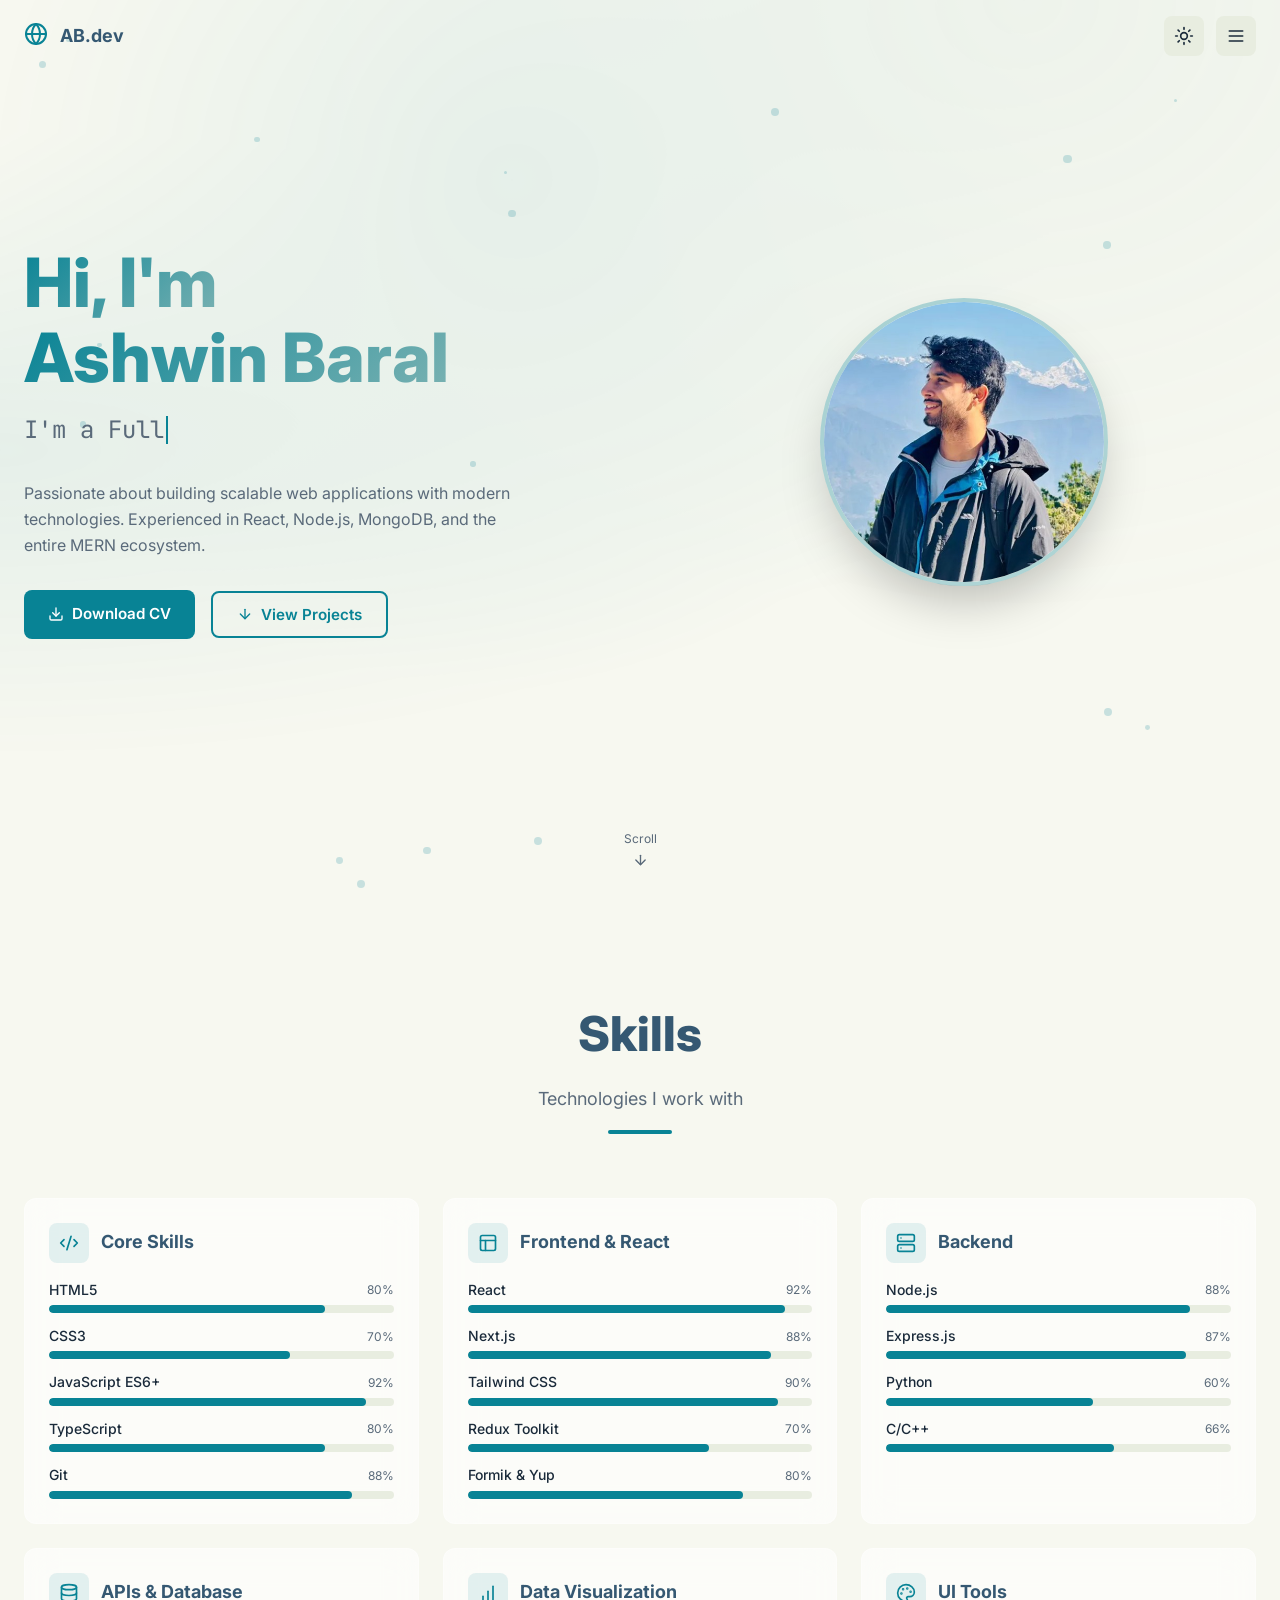
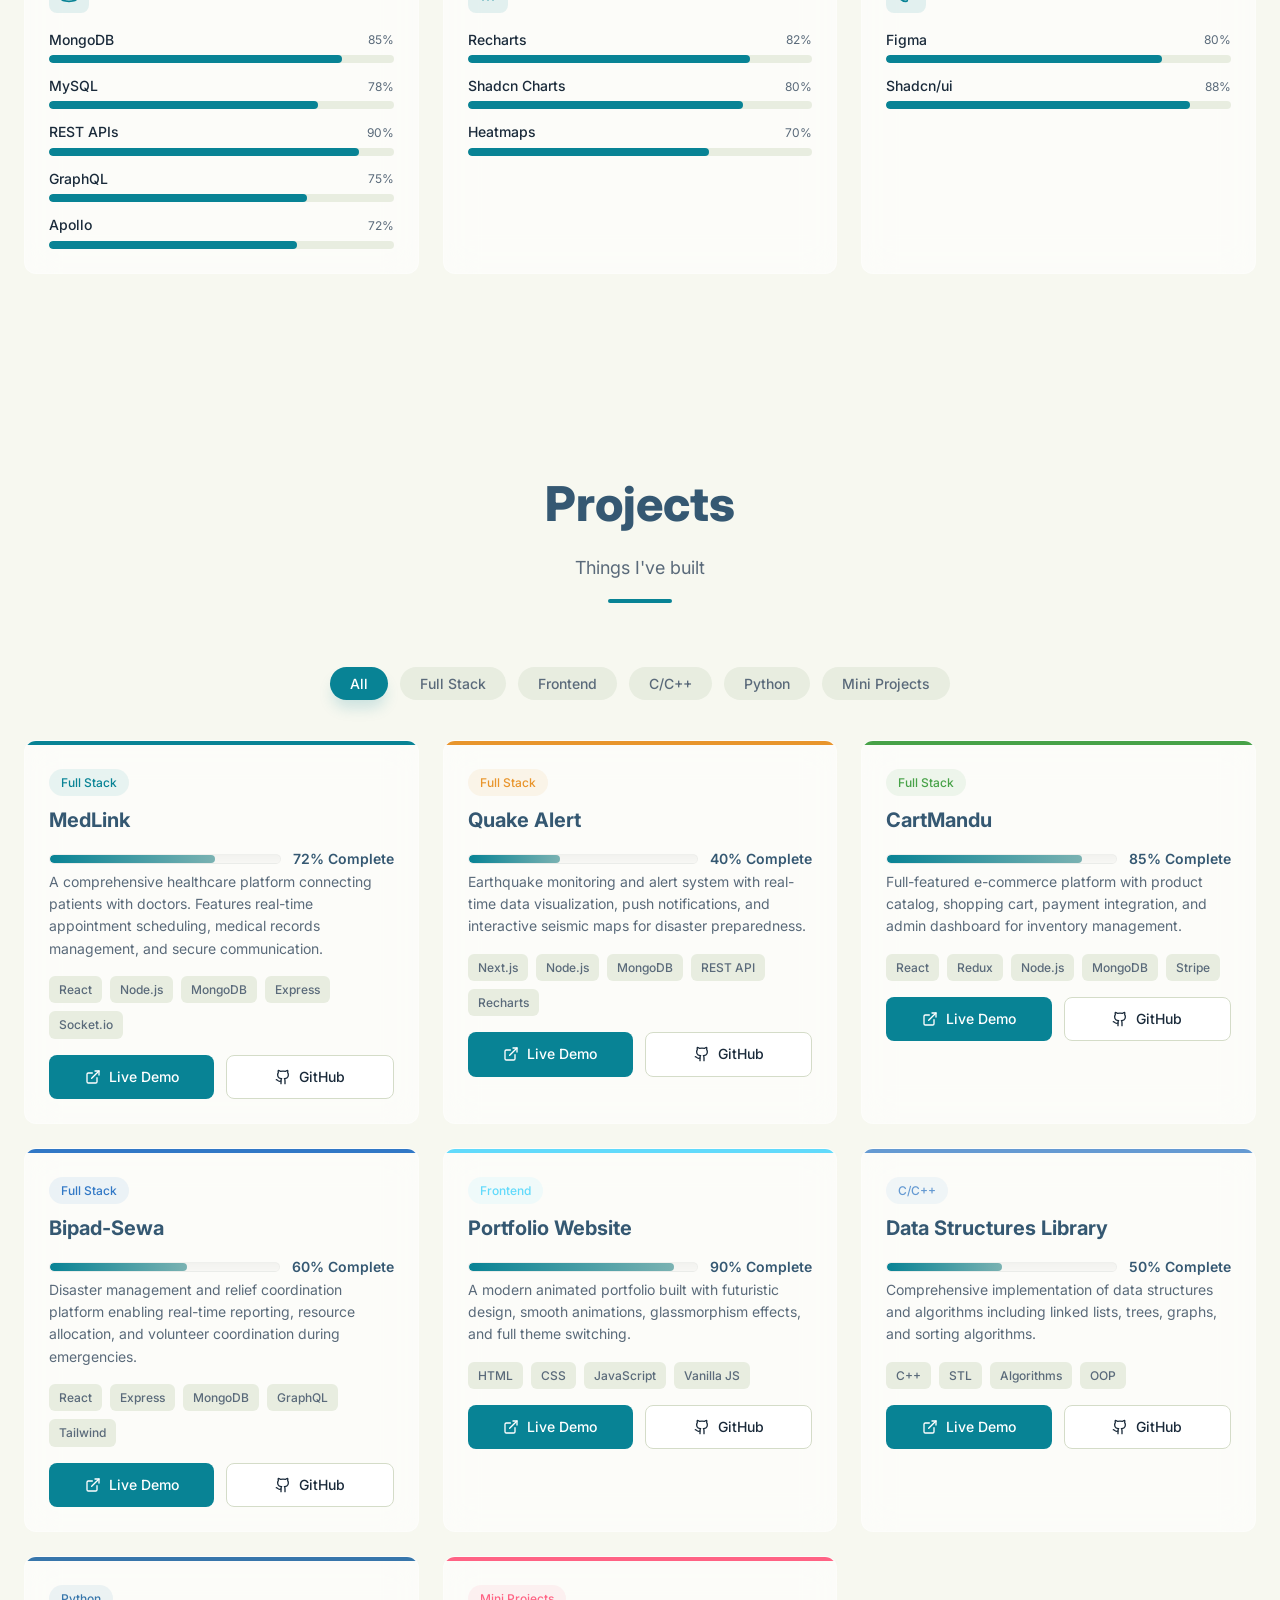
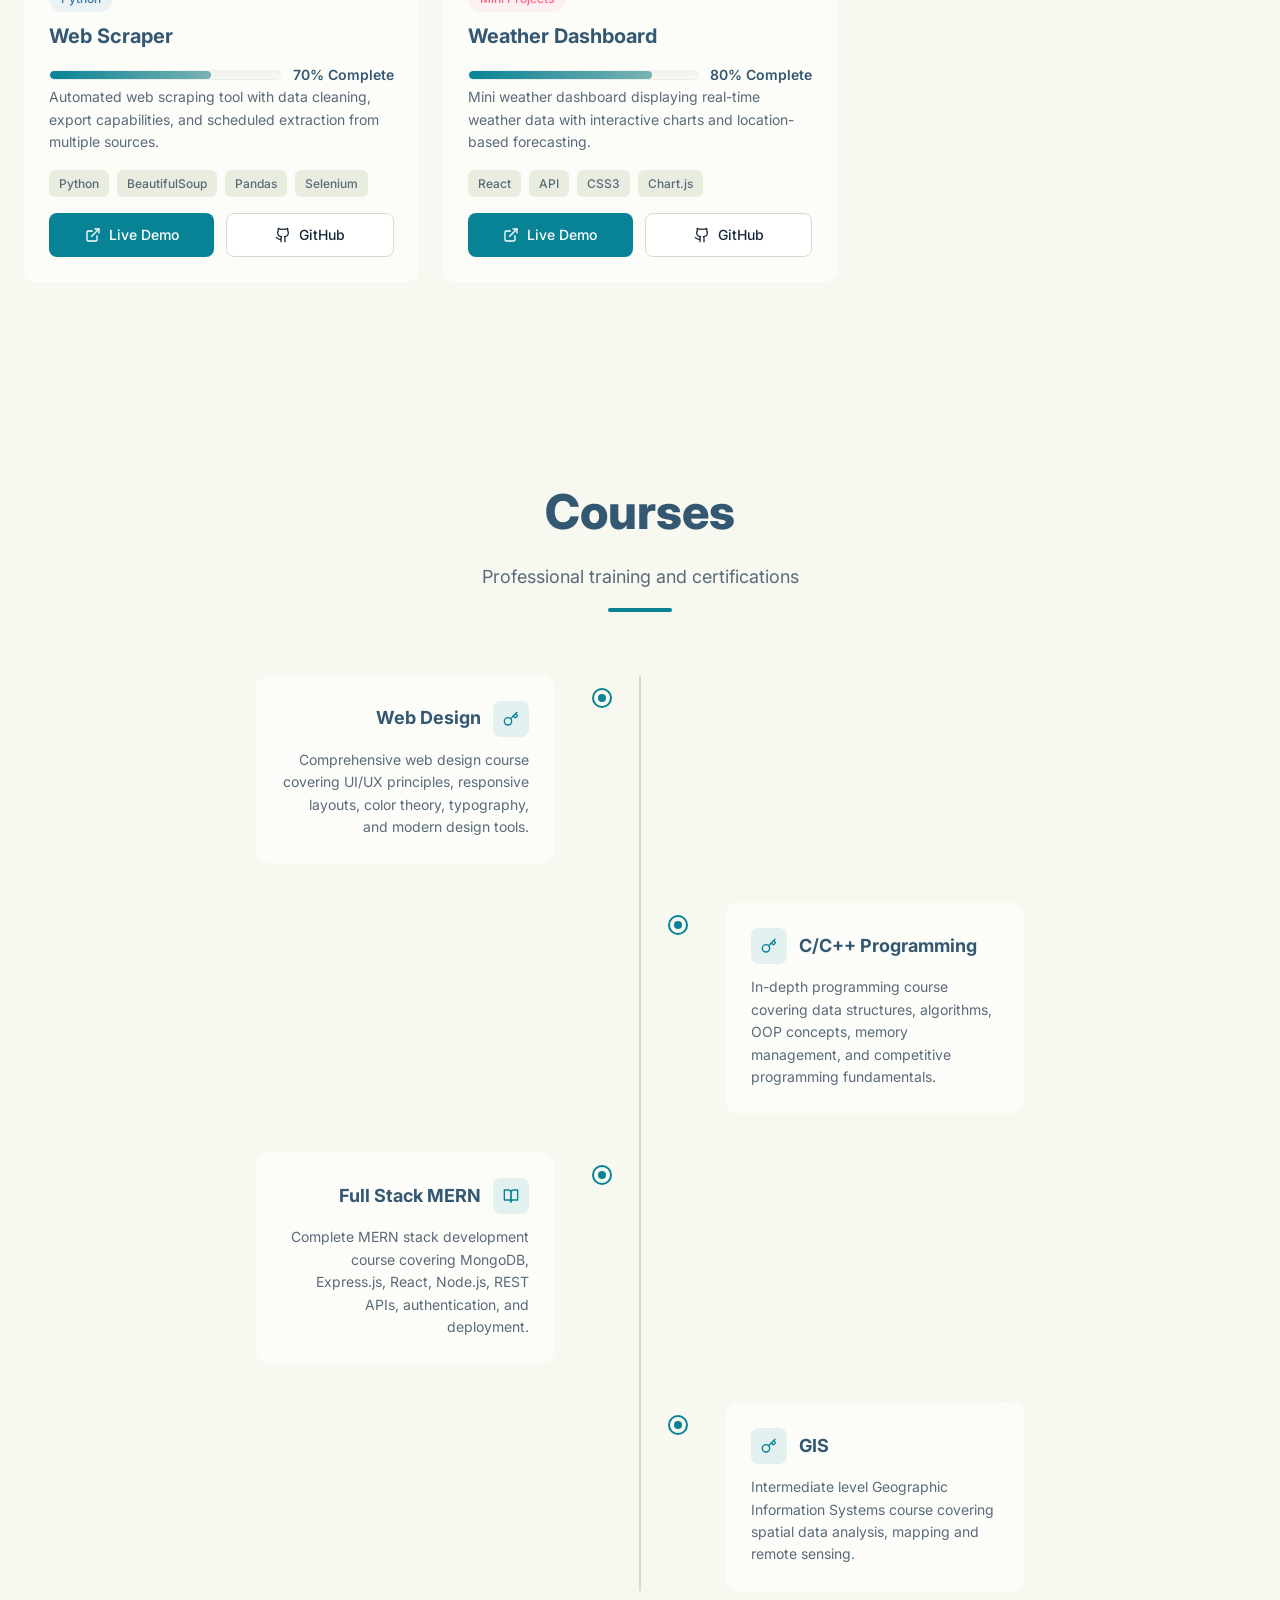
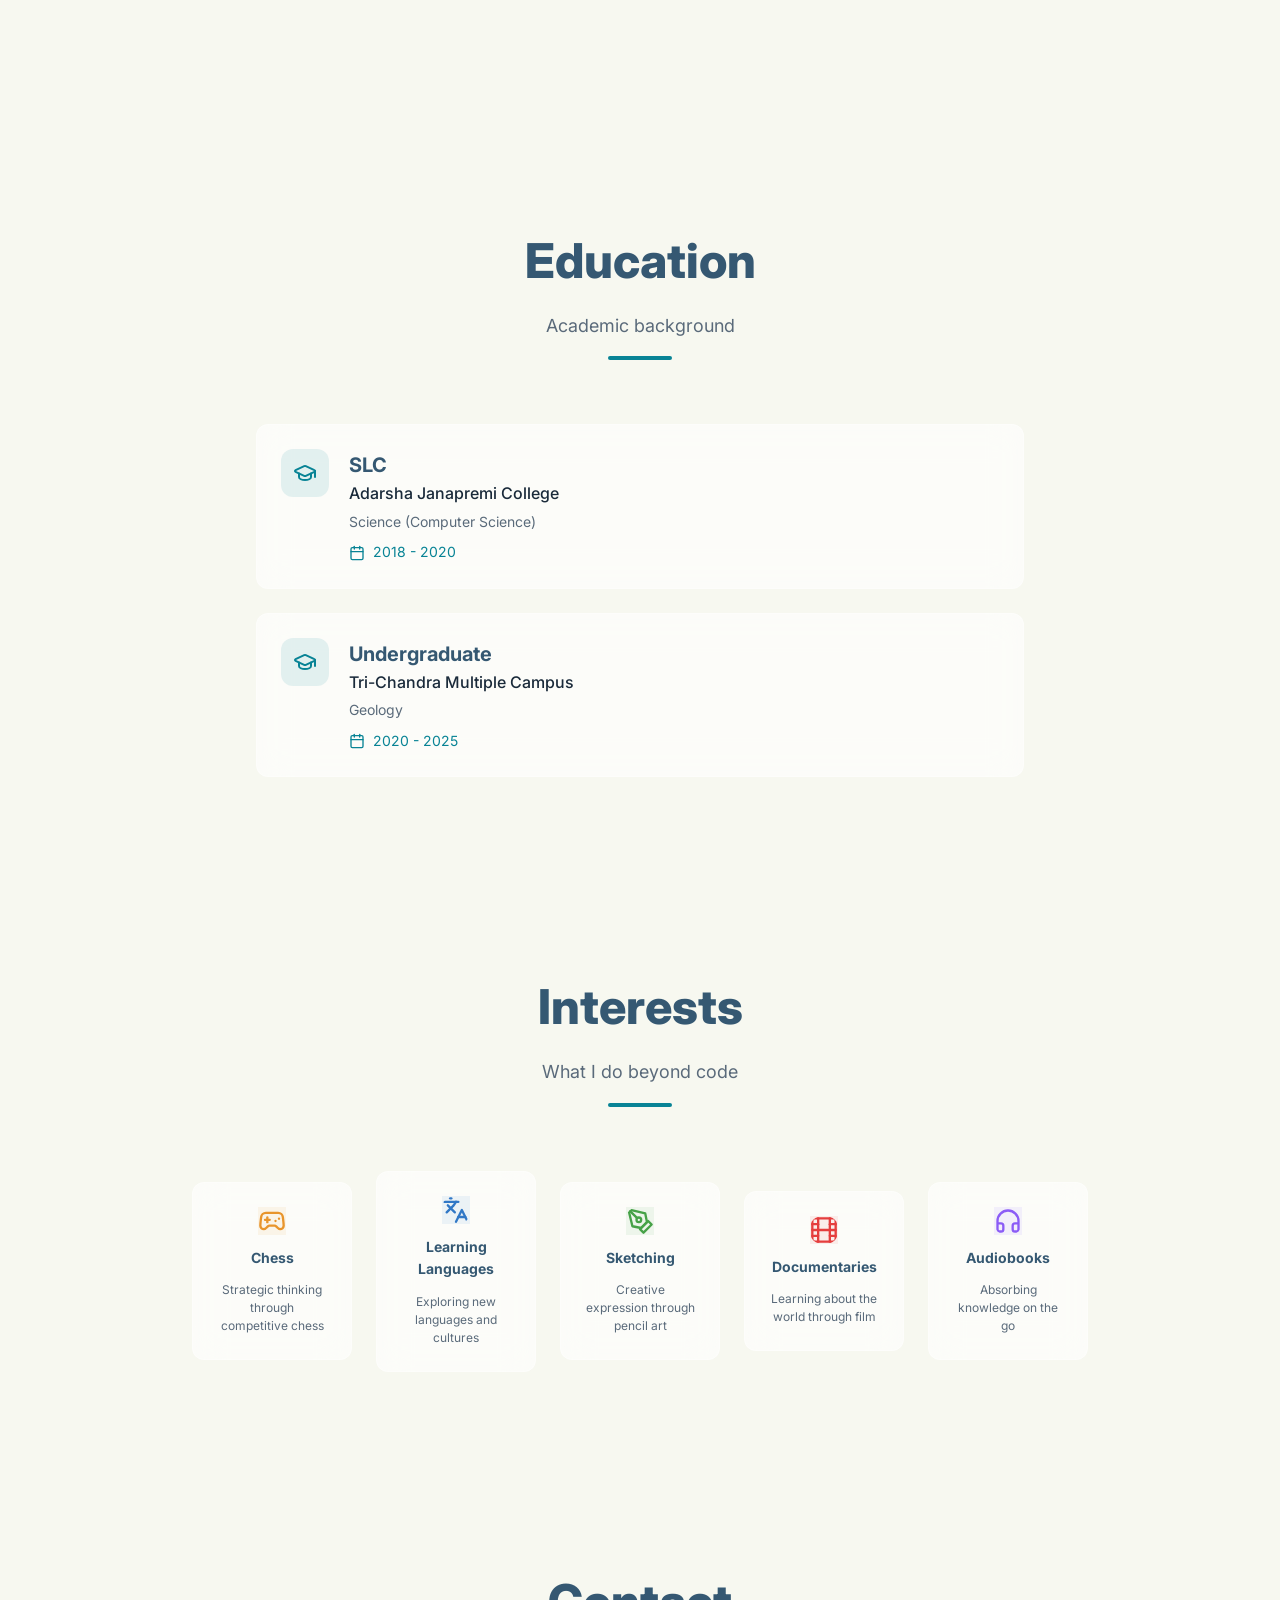
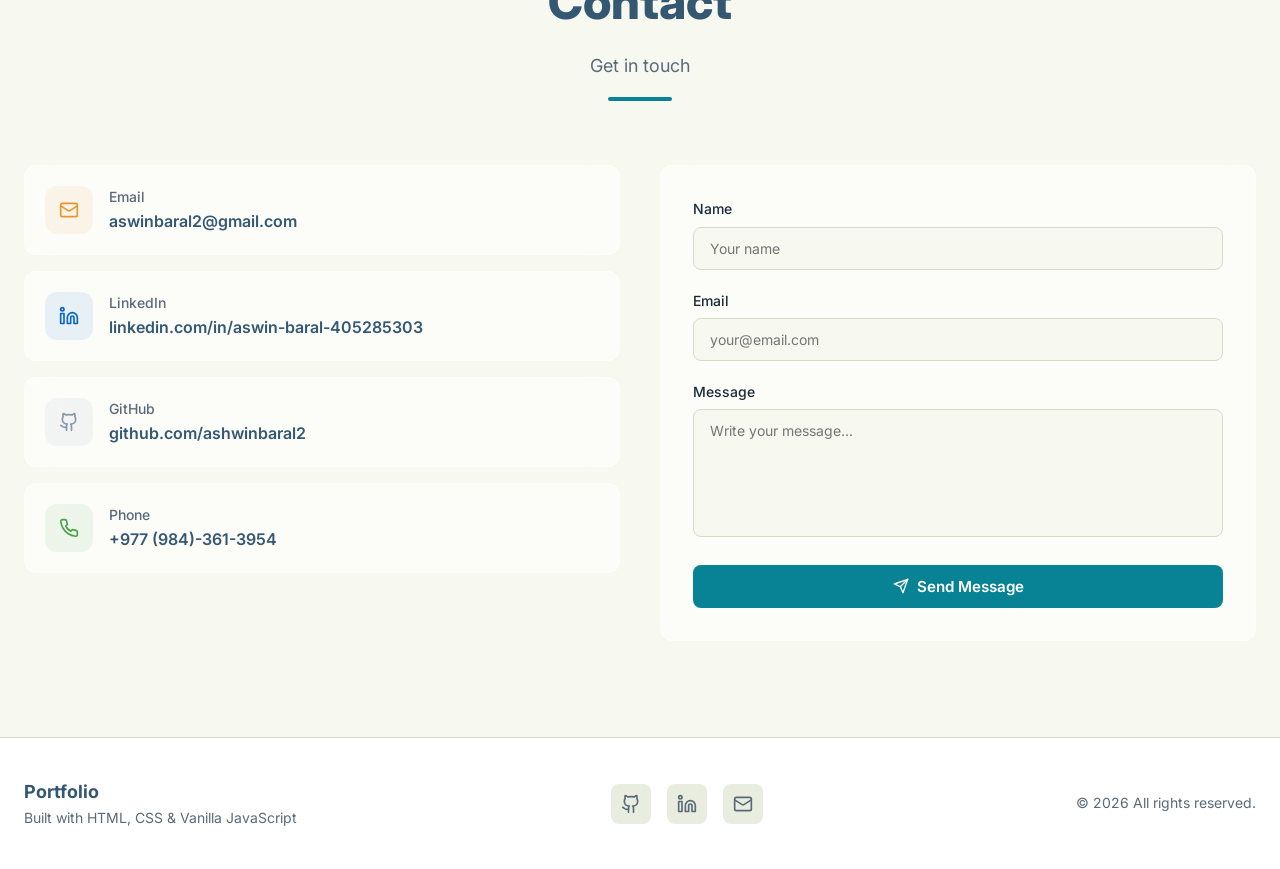
==== commit 4b8db6dc: "feat(UI): removed excessive animation orbit in hero section and minimal changes in functionality" ====
--- a/index.html
+++ b/index.html
@@ -31,7 +31,7 @@
             <path d="M2 12h20" />
           </svg>
         </span>
-        <span class="logo-text">Portfolio Profile</span>
+        <span class="logo-text">AB.dev</span>
       </a>
 
       <div class="nav-controls">
@@ -153,69 +153,6 @@
         </div>
         <!-- Right: Profile -->
         <div class="hero-profile">
-          <!-- Orbiting tech icons -->
-          <div class="orbit-container" aria-hidden="true">
-            <div class="orbit-icon o-d8 o-d0">
-              <!-- React icon (inline SVG) -->
-              <span class="orbit-svg react" aria-hidden="true">
-                <svg width="28" height="28" viewBox="0 0 128 128" xmlns="http://www.w3.org/2000/svg">
-                  <g fill="none" stroke="#61DAFB" stroke-width="6" stroke-linecap="round" stroke-linejoin="round">
-                    <ellipse cx="64" cy="64" rx="48" ry="20" />
-                    <ellipse cx="64" cy="64" rx="20" ry="48" transform="rotate(60 64 64)" />
-                    <ellipse cx="64" cy="64" rx="20" ry="48" transform="rotate(-60 64 64)" />
-                  </g>
-                  <circle cx="64" cy="64" r="8" fill="#61DAFB" />
-                </svg>
-              </span>
-            </div>
-            <div class="orbit-icon o-d10 o-d-1_3">
-              <!-- Node icon -->
-              <span class="orbit-svg node" aria-hidden="true">
-                <svg width="28" height="28" viewBox="0 0 128 128" xmlns="http://www.w3.org/2000/svg">
-                  <polygon points="64 10 105 32 105 84 64 106 23 84 23 32" fill="#8cc84b" /><text x="50%" y="64%"
-                    font-family="Arial, sans-serif" font-weight="700" font-size="18" fill="#123"
-                    text-anchor="middle">Node</text>
-                </svg>
-              </span>
-            </div>
-            <div class="orbit-icon o-d12 o-d-2_6">
-              <!-- MongoDB icon -->
-              <span class="orbit-svg mongo" aria-hidden="true">
-                <svg width="28" height="28" viewBox="0 0 128 128" xmlns="http://www.w3.org/2000/svg">
-                  <path d="M64 12c14 18 28 34 18 62-8 22-34 28-40 14-8-18 6-46 22-76z" fill="#47A248" />
-                </svg>
-              </span>
-            </div>
-            <div class="orbit-icon o-d14 o-d-3_9">
-              <!-- TypeScript icon -->
-              <span class="orbit-svg ts" aria-hidden="true">
-                <svg width="28" height="28" viewBox="0 0 128 128" xmlns="http://www.w3.org/2000/svg">
-                  <rect width="128" height="128" rx="16" fill="#3178C6" /><text x="50%" y="64%" font-family="monospace"
-                    font-weight="700" font-size="56" fill="white" text-anchor="middle">TS</text>
-                </svg>
-              </span>
-            </div>
-            <div class="orbit-icon o-d16 o-d-5_2">
-              <!-- Next.js icon -->
-              <span class="orbit-svg nextjs" aria-hidden="true">
-                <svg width="28" height="28" viewBox="0 0 128 128" xmlns="http://www.w3.org/2000/svg">
-                  <rect width="128" height="128" rx="16" fill="#000" />
-                  <path d="M36 92V36h12v36l36-36h12v60h-12V56L48 92H36z" fill="#fff" />
-                </svg>
-              </span>
-            </div>
-            <div class="orbit-icon o-d18 o-d-6_5">
-              <!-- Express icon -->
-              <span class="orbit-svg express" aria-hidden="true">
-                <svg width="28" height="28" viewBox="0 0 128 128" xmlns="http://www.w3.org/2000/svg">
-                  <rect width="128" height="128" rx="16" fill="#ffffff" /><text x="50%" y="64%"
-                    font-family="Arial, sans-serif" font-weight="700" font-size="28" fill="#000"
-                    text-anchor="middle">Ex</text>
-                </svg>
-              </span>
-            </div>
-          </div>
-
           <!-- Profile image -->
           <div class="profile-image-wrapper">
             <img src="assets/profile.jpg" alt="Developer profile Image" />
--- a/style.css
+++ b/style.css
@@ -138,10 +138,7 @@
   50% { transform: translateY(-10px); }
 }
 
-@keyframes orbit {
-  0% { transform: rotate(0deg) translateX(200px) rotate(0deg); }
-  100% { transform: rotate(360deg) translateX(200px) rotate(-360deg); }
-}
+
 
 @keyframes glowPulse {
   0%, 100% { box-shadow: 0 0 5px var(--glow), 0 0 10px var(--glow); }
@@ -493,29 +490,7 @@
 #sunIcon{display:none}
 #closeIcon{display:none}
 
-/* Orbit icon animation moved from inline to CSS classes */
-.orbit-icon{position:absolute;left:50%;top:50%;animation-name:orbit;animation-timing-function:linear;animation-iteration-count:infinite}
-.o-d8{animation-duration:8s}
-.o-d10{animation-duration:10s}
-.o-d12{animation-duration:12s}
-.o-d14{animation-duration:14s}
-.o-d16{animation-duration:16s}
-.o-d18{animation-duration:18s}
-.o-d0{animation-delay:0s}
-.o-d-1_3{animation-delay:-1.3s}
-.o-d-2_6{animation-delay:-2.6s}
-.o-d-3_9{animation-delay:-3.9s}
-.o-d-5_2{animation-delay:-5.2s}
-.o-d-6_5{animation-delay:-6.5s}
-
-/* Orbit span colouring moved from inline to named classes */
-.orbit-svg{display:flex;align-items:center;justify-content:center;width:2.5rem;height:2.5rem;border-radius:50%;font-size:.625rem;font-weight:700;box-shadow:0 2px 8px rgba(0,0,0,0.15)}
-.orbit-svg.react{background-color:#61DAFB20;color:#61DAFB;border:1px solid #61DAFB40}
-.orbit-svg.node{background-color:#8cc84b20;color:#8cc84b;border:1px solid #8cc84b40}
-.orbit-svg.mongo{background-color:#47A24820;color:#47A248;border:1px solid #47A24840}
-.orbit-svg.ts{background-color:#3178C620;color:#3178C6;border:1px solid #3178C640}
-.orbit-svg.nextjs{background-color:#00000020;color:#000;border:1px solid rgba(0,0,0,0.12)}
-.orbit-svg.express{background-color:#E8952C20;color:#E8952C;border:1px solid #E8952C40}
+/* Orbiting icons removed — styles cleaned */
 
 /* ============================================
    HERO SECTION
@@ -652,29 +627,7 @@
   justify-content: center;
 }
 
-.orbit-container {
-  position: absolute;
-  width: 18rem;
-  height: 18rem;
-}
-
-.orbit-icon {
-  position: absolute;
-  left: 50%;
-  top: 50%;
-}
-
-.orbit-icon span {
-  display: flex;
-  align-items: center;
-  justify-content: center;
-  width: 2.5rem;
-  height: 2.5rem;
-  border-radius: 50%;
-  font-size: 0.625rem;
-  font-weight: 700;
-  box-shadow: 0 2px 8px rgba(0,0,0,0.15);
-}
+/* Orbit container and icon styles removed (icons moved out) */
 
 .profile-image-wrapper {
   position: relative;
@@ -1532,10 +1485,7 @@
     height: 18rem;
   }
 
-  .orbit-container {
-    width: 20rem;
-    height: 20rem;
-  }
+  /* orbit container sizing removed for calm hero */
 
   .section-header h2 {
     font-size: 3rem;
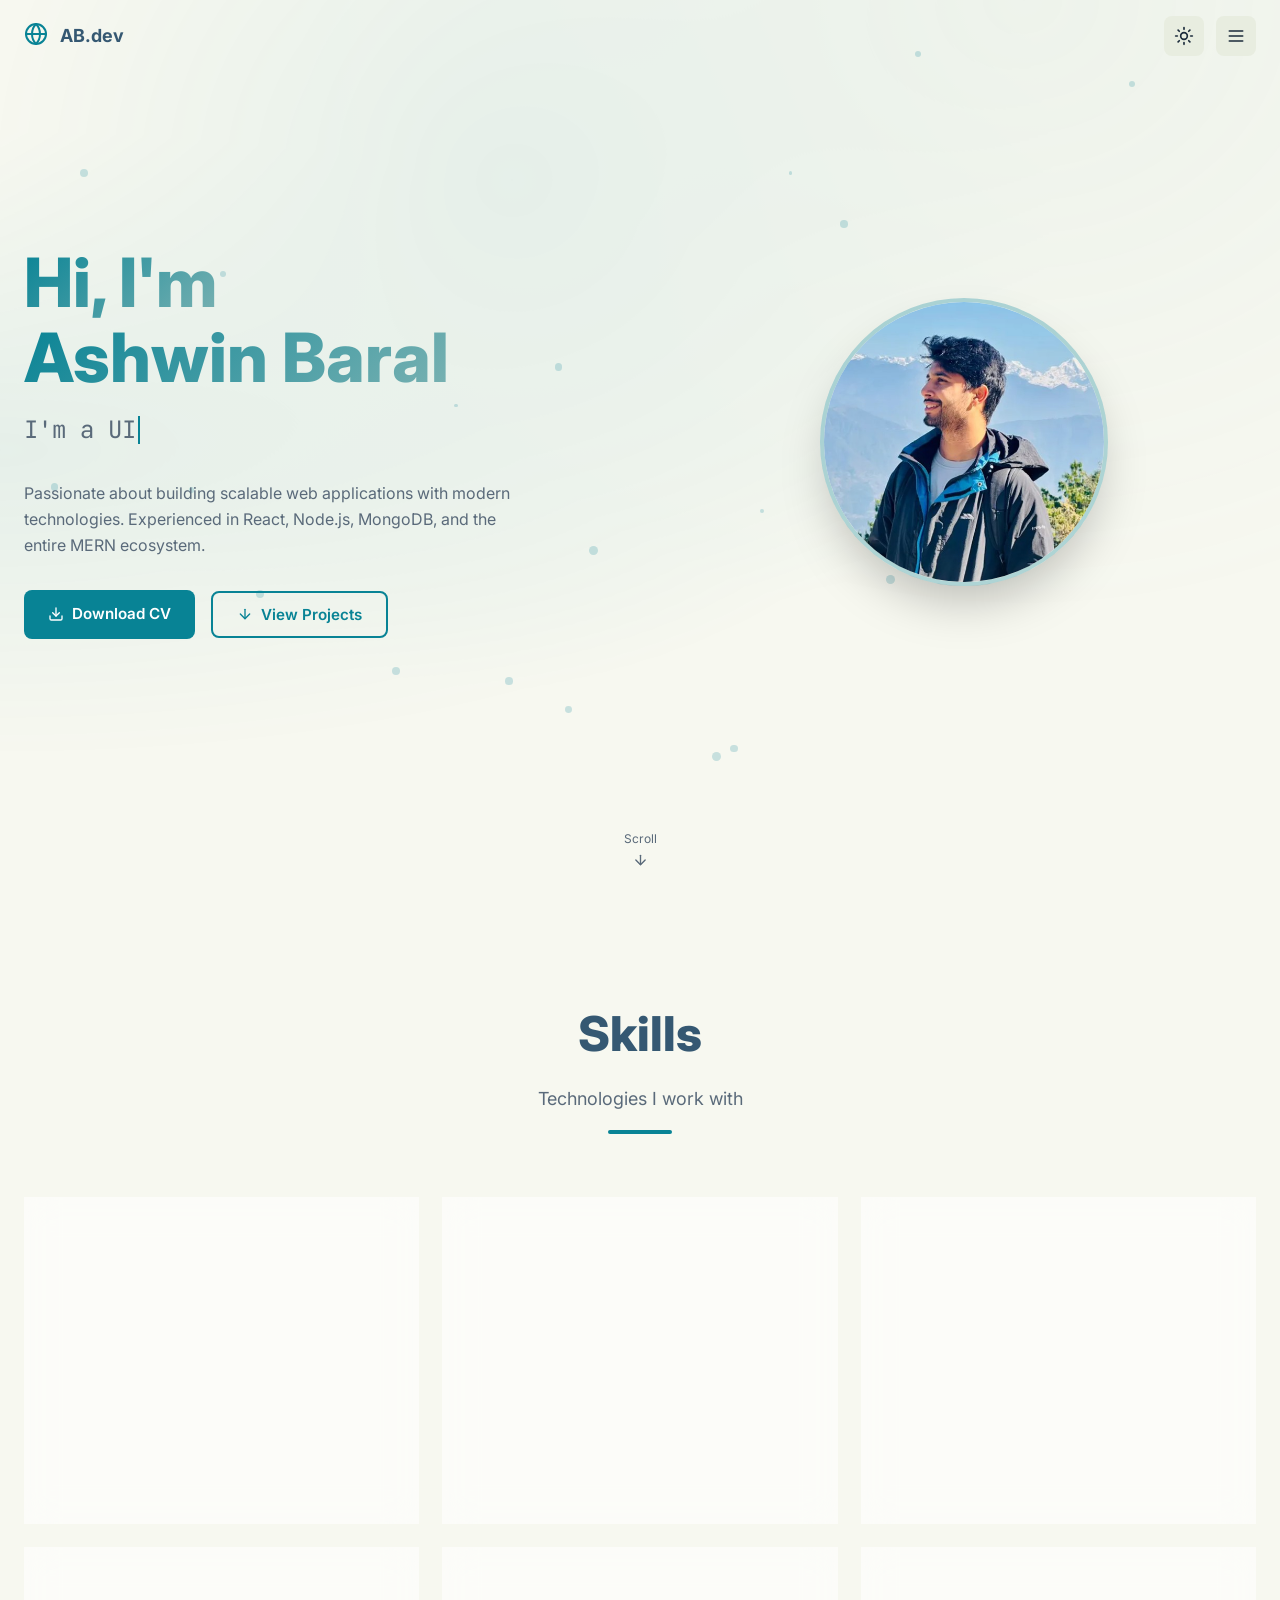
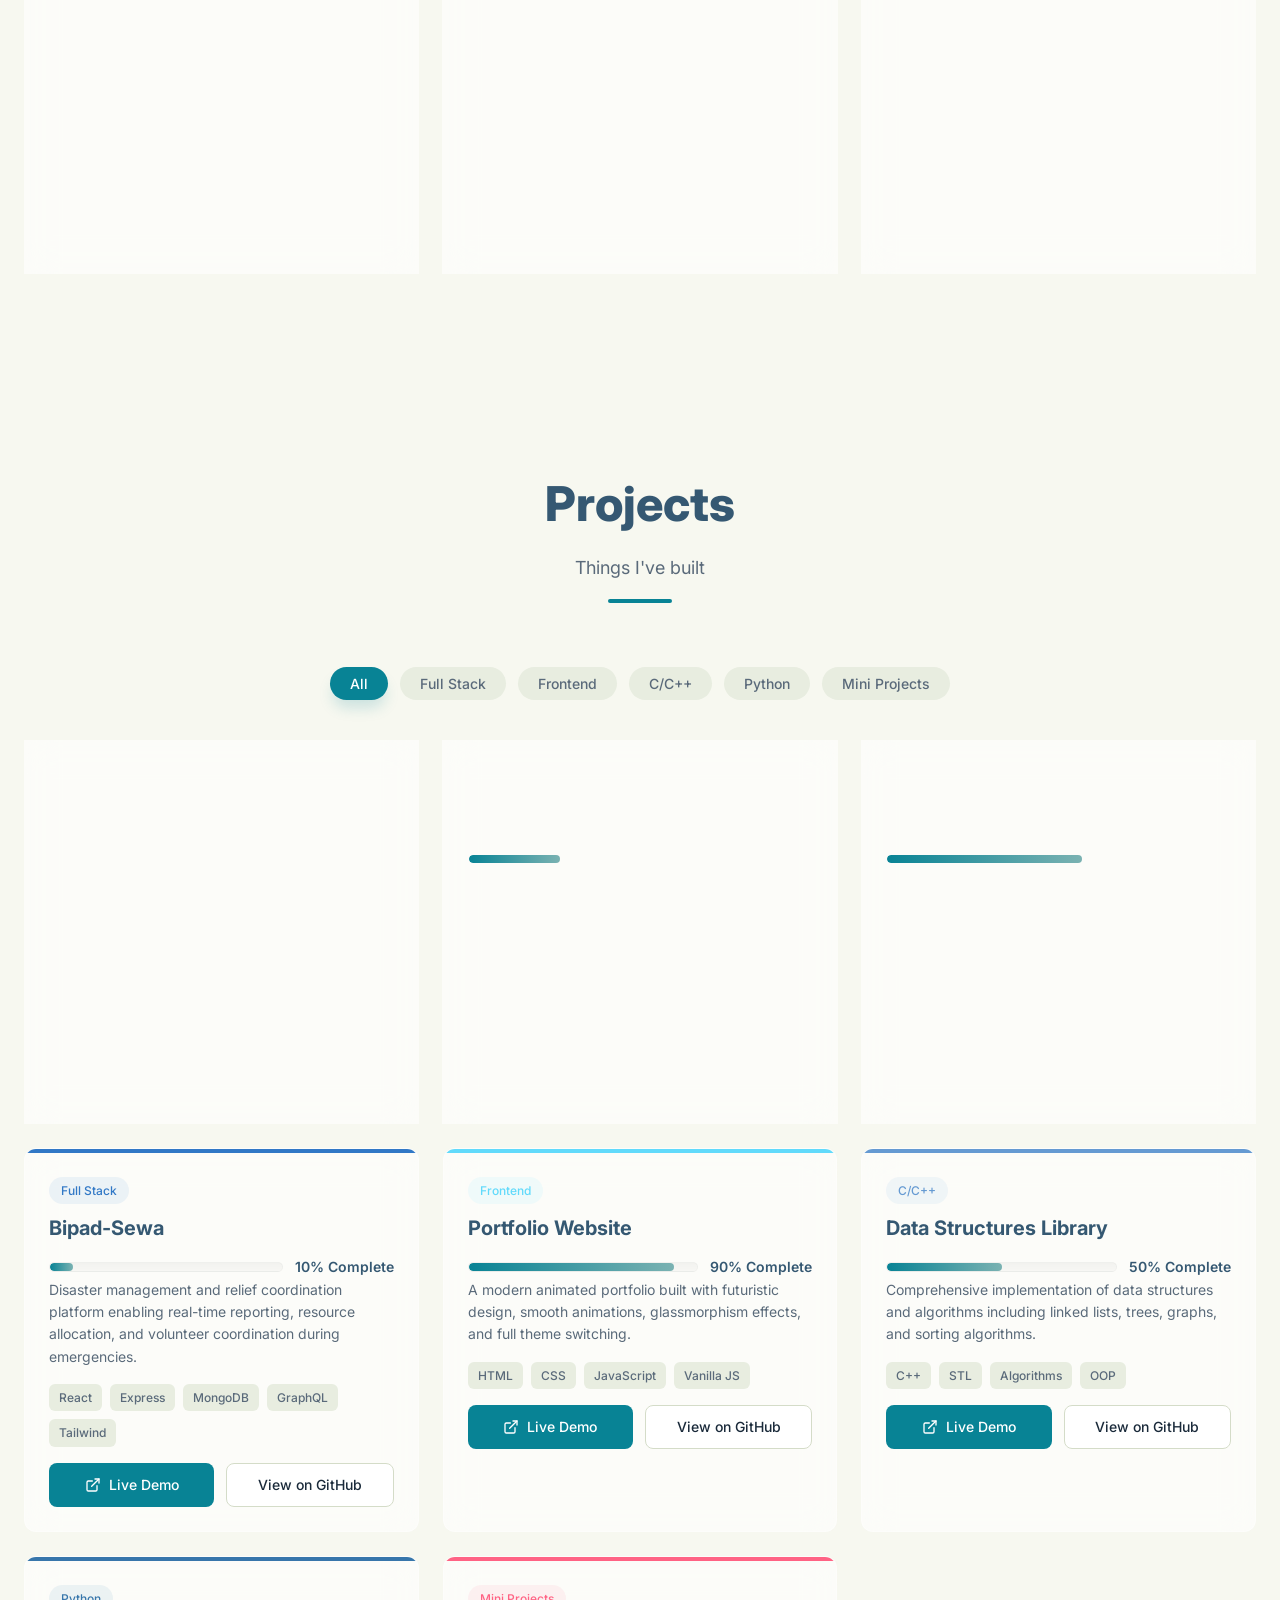
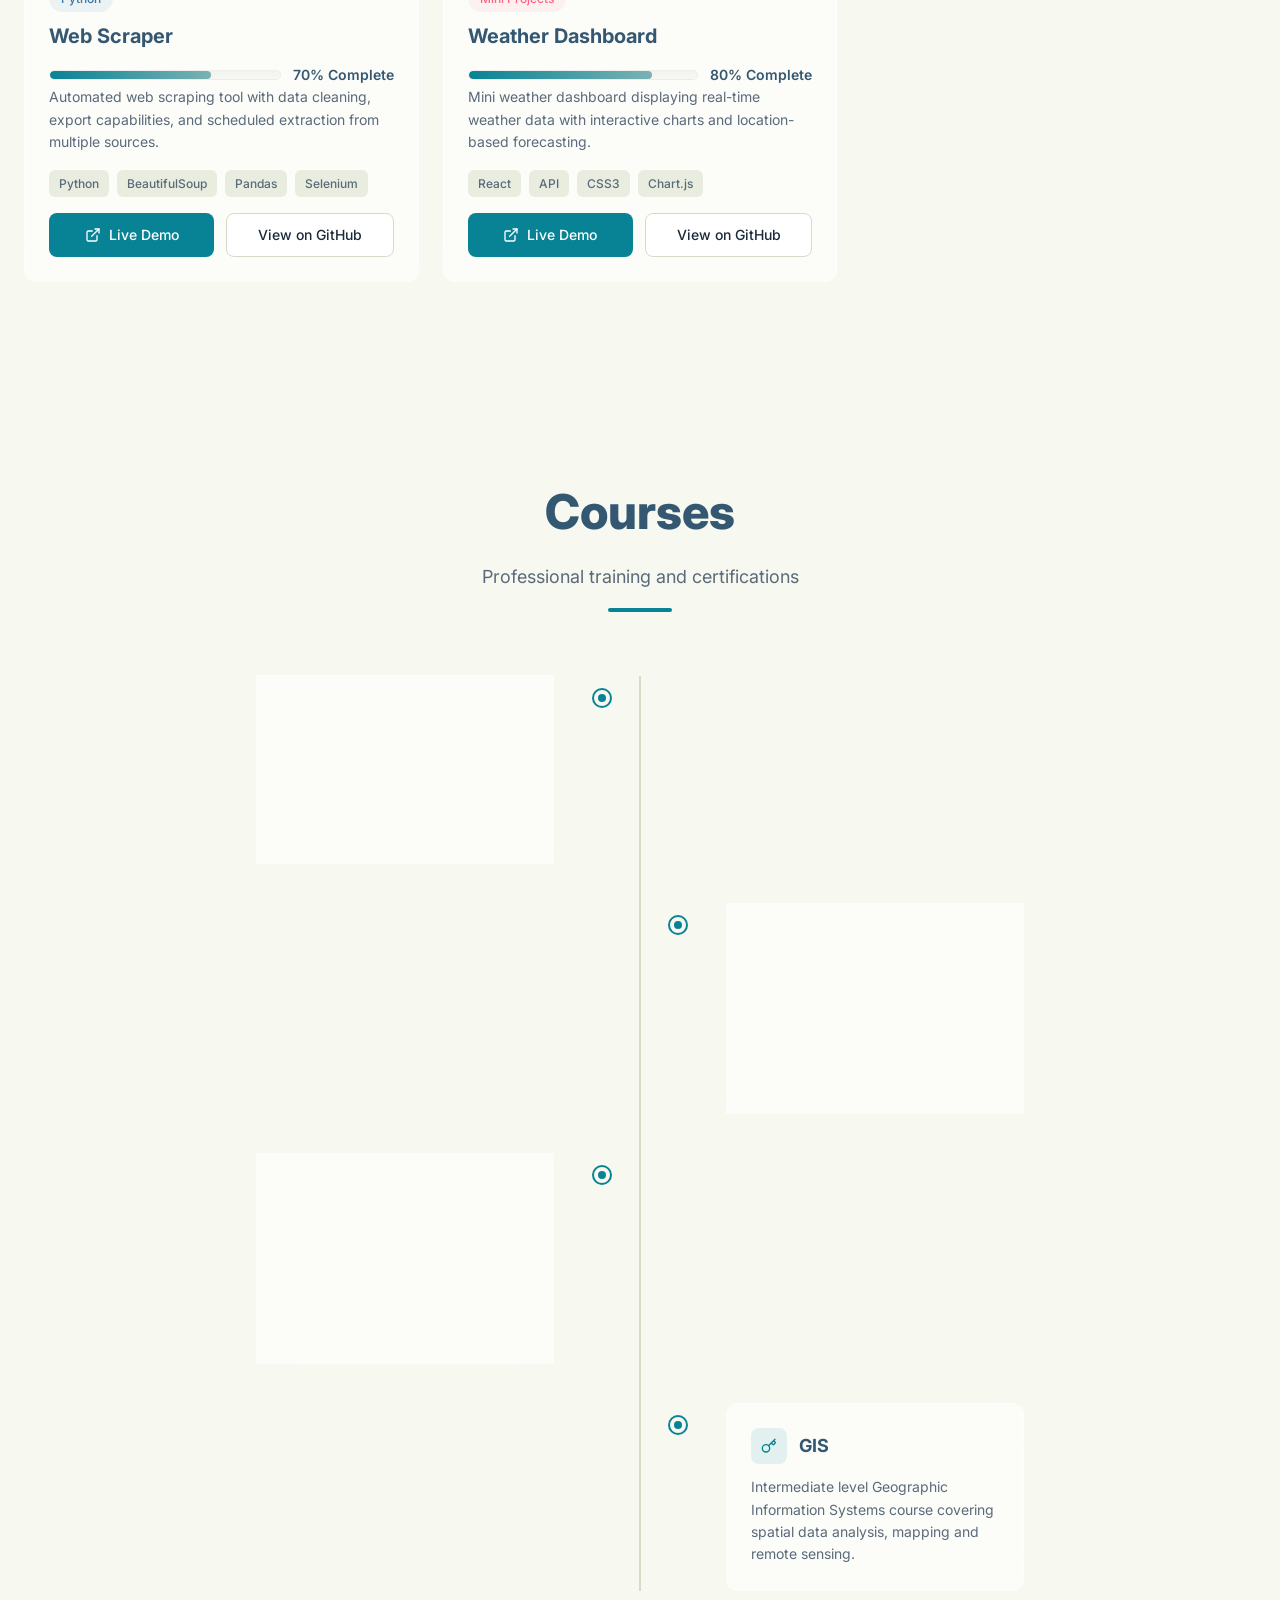
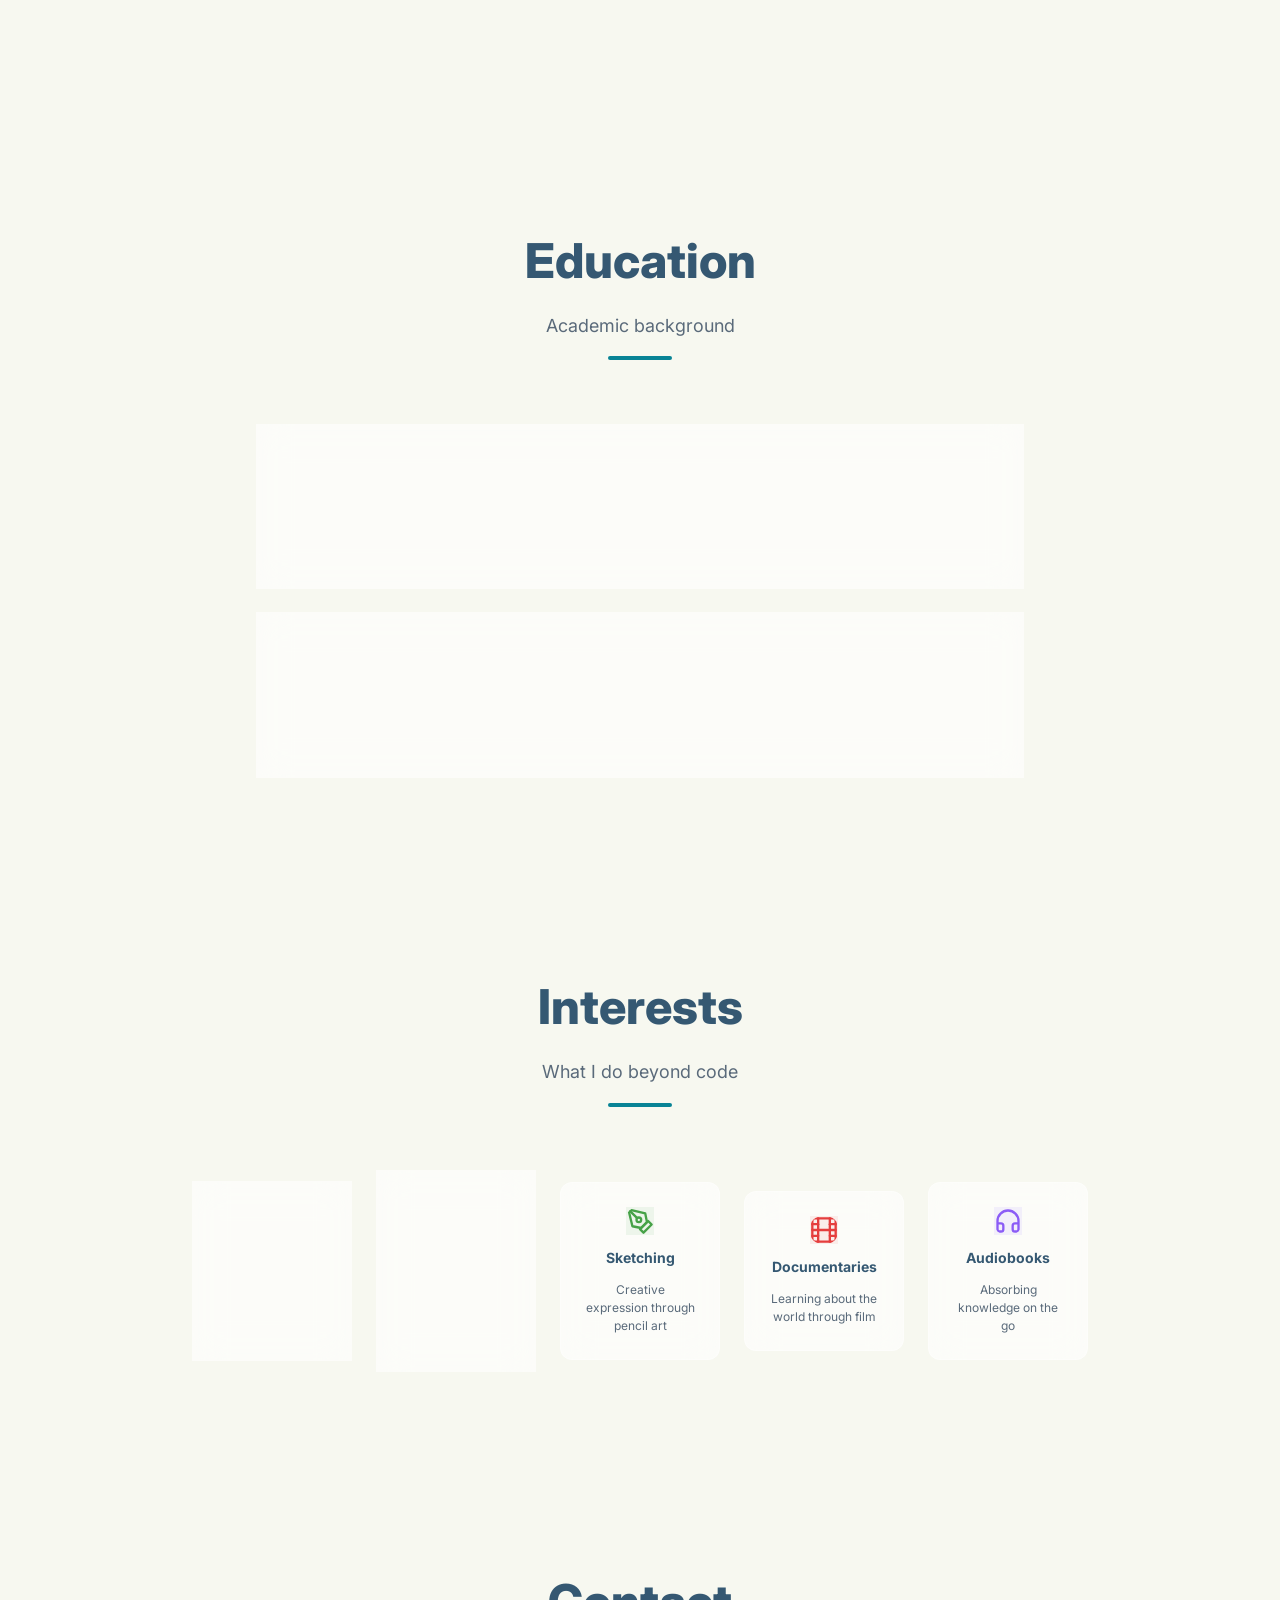
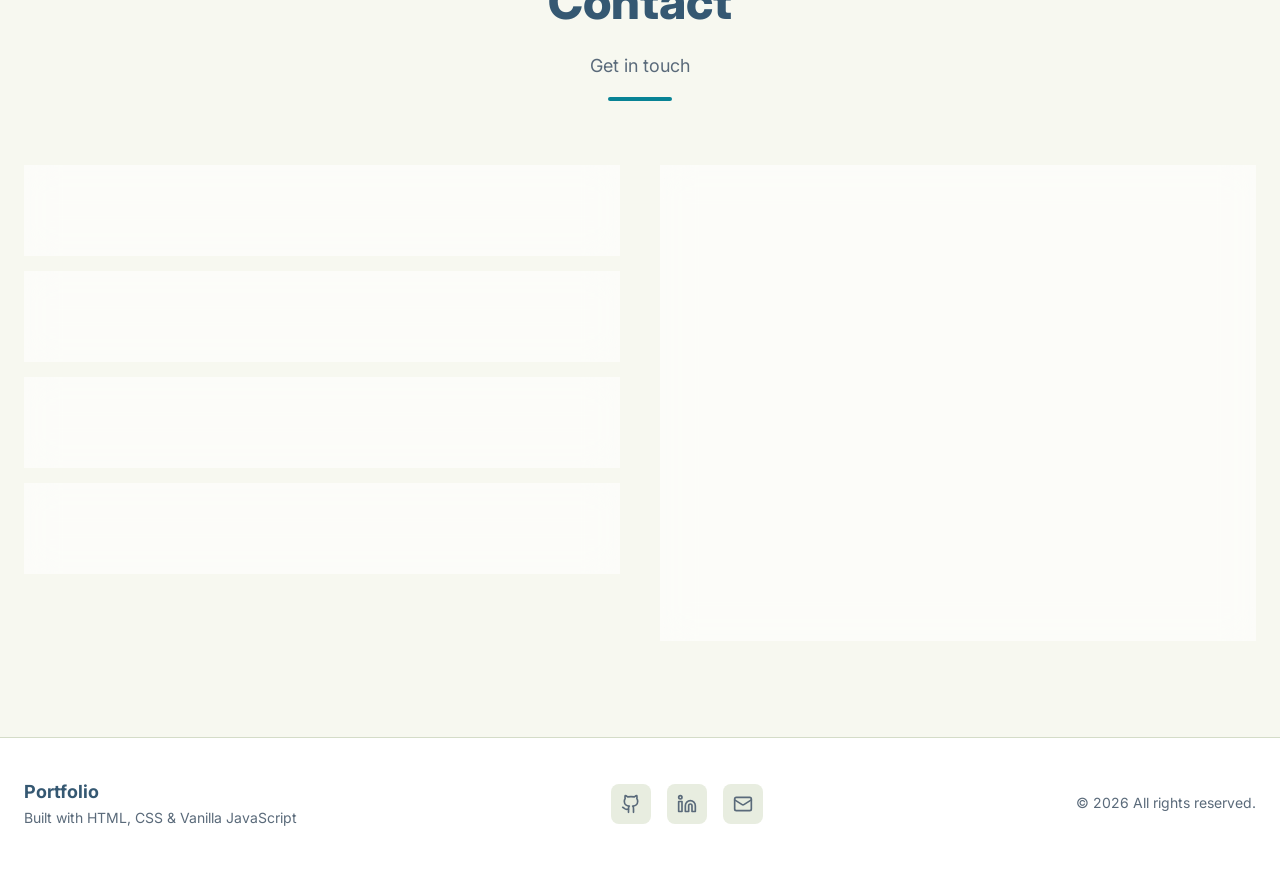
==== commit bd06a446: "Fix Netlify deploy: move index.html to root" ====
--- a/index.html
+++ b/index.html
@@ -1,949 +1,949 @@
-<!DOCTYPE html>
-<html lang="en">
-
-<head>
-  <meta charset="UTF-8" />
-  <meta name="viewport" content="width=device-width, initial-scale=1.0" />
-  <meta name="description" content="Modern personal portfolio website for a Full-Stack MERN developer." />
-  <meta name="theme-color" content="#0a1a24" media="(prefers-color-scheme: dark)" />
-  <meta name="theme-color" content="#F7F8F0" media="(prefers-color-scheme: light)" />
-  <title>Ashwin Baral| Full Stack MERN Developer</title>
-  <link rel="stylesheet" href="style.css" />
-</head>
-
-<body>
-  <!-- Cursor Glow
-  <div class="cursor-glow" id="cursorGlow" aria-hidden="true"></div> -->
-
-  <!-- Scroll Progress Bar -->
-  <div class="scroll-progress" id="scrollProgress"></div>
-
-  <!-- ============ NAVBAR ============ -->
-  <nav class="navbar" id="navbar" role="navigation" aria-label="Main navigation">
-    <div class="nav-inner">
-      <a href="#home" class="logo">
-        <span class="earth-icon" aria-hidden="true">
-          <!-- Globe SVG -->
-          <svg xmlns="http://www.w3.org/2000/svg" width="24" height="24" viewBox="0 0 24 24" fill="none"
-            stroke="currentColor" stroke-width="2" stroke-linecap="round" stroke-linejoin="round">
-            <circle cx="12" cy="12" r="10" />
-            <path d="M12 2a14.5 14.5 0 0 0 0 20 14.5 14.5 0 0 0 0-20" />
-            <path d="M2 12h20" />
-          </svg>
-        </span>
-        <span class="logo-text">AB.dev</span>
-      </a>
-
-      <div class="nav-controls">
-        <!-- Theme toggle -->
-        <button class="nav-btn" id="themeToggle" aria-label="Toggle theme">
-          <!-- Sun icon (shown in dark mode) -->
-          <svg id="sunIcon" xmlns="http://www.w3.org/2000/svg" width="20" height="20" viewBox="0 0 24 24" fill="none"
-            stroke="currentColor" stroke-width="2" stroke-linecap="round" stroke-linejoin="round">
-            <circle cx="12" cy="12" r="4" />
-            <path d="M12 2v2" />
-            <path d="M12 20v2" />
-            <path d="m4.93 4.93 1.41 1.41" />
-            <path d="m17.66 17.66 1.41 1.41" />
-            <path d="M2 12h2" />
-            <path d="M20 12h2" />
-            <path d="m6.34 17.66-1.41 1.41" />
-            <path d="m19.07 4.93-1.41 1.41" />
-          </svg>
-          <!-- Moon icon (shown in light mode) -->
-          <svg id="moonIcon" xmlns="http://www.w3.org/2000/svg" width="20" height="20" viewBox="0 0 24 24" fill="none"
-            stroke="currentColor" stroke-width="2" stroke-linecap="round" stroke-linejoin="round">
-            <path d="M12 3a6 6 0 0 0 9 9 9 9 0 1 1-9-9Z" />
-          </svg>
-        </button>
-
-        <!-- Hamburger -->
-        <button class="nav-btn" id="menuToggle" aria-label="Open menu" aria-expanded="false">
-          <svg id="menuIcon" xmlns="http://www.w3.org/2000/svg" width="20" height="20" viewBox="0 0 24 24" fill="none"
-            stroke="currentColor" stroke-width="2" stroke-linecap="round" stroke-linejoin="round">
-            <line x1="4" x2="20" y1="12" y2="12" />
-            <line x1="4" x2="20" y1="6" y2="6" />
-            <line x1="4" x2="20" y1="18" y2="18" />
-          </svg>
-          <svg id="closeIcon" xmlns="http://www.w3.org/2000/svg" width="20" height="20" viewBox="0 0 24 24" fill="none"
-            stroke="currentColor" stroke-width="2" stroke-linecap="round" stroke-linejoin="round">
-            <path d="M18 6 6 18" />
-            <path d="m6 6 12 12" />
-          </svg>
-        </button>
-      </div>
-    </div>
-  </nav>
-
-  <!-- ============ OVERLAY MENU ============ -->
-  <div class="overlay-menu" id="overlayMenu" role="dialog" aria-modal="true" aria-label="Navigation menu">
-    <div class="overlay-backdrop" id="overlayBackdrop"></div>
-
-    <!-- Floating icons -->
-    <div class="floating-icons" aria-hidden="true">
-      <div class="floating-icon pos1">JS</div>
-      <div class="floating-icon pos2">TS</div>
-      <div class="floating-icon pos3">Py</div>
-      <div class="floating-icon pos4">C</div>
-      <div class="floating-icon pos6">DB</div>
-      <div class="floating-icon pos7">AI</div>
-      <div class="floating-icon pos8">UI</div>
-    </div>
-
-    <nav class="overlay-nav-links" aria-label="Main menu">
-      <a href="#home" class="nav-link-overlay">Home</a>
-      <a href="#skills" class="nav-link-overlay">Skills</a>
-      <a href="#projects" class="nav-link-overlay">Projects</a>
-      <a href="#courses" class="nav-link-overlay">Courses</a>
-      <a href="#education" class="nav-link-overlay">Education</a>
-      <a href="#interests" class="nav-link-overlay">Interests</a>
-      <a href="#contact" class="nav-link-overlay">Contact</a>
-    </nav>
-  </div>
-
-  <!-- ============ MAIN CONTENT ============ -->
-  <main>
-
-    <!-- ====== HERO ====== -->
-    <section class="hero section" id="home">
-      <div class="hero-bg mesh-bg" aria-hidden="true"></div>
-
-      <!-- Particles -->
-      <div class="particles" id="particles" aria-hidden="true"></div>
-
-      <div class="container hero-content">
-        <!-- Left: Text -->
-        <div class="hero-text">
-          <h1>
-            <span class="gradient-text">Hi, I'm</span><br />
-            <span class="gradient-text">Ashwin Baral</span>
-          </h1>
-
-          <div class="typewriter-line">
-            I'm a&nbsp;<span id="typewriterText"></span>
-            <span class="typewriter-cursor"></span>
-          </div>
-
-          <p class="description">
-            Passionate about building scalable web applications with modern
-            technologies. Experienced in React, Node.js, MongoDB, and the
-            entire MERN ecosystem.
-          </p>
-
-          <div class="hero-buttons">
-            <a href="assets/Aswin-Full-StackResume.pdf" class="btn-primary ripple" download="Ashwin_Fullstack_CV.pdf">
-              <svg xmlns="http://www.w3.org/2000/svg" width="16" height="16" viewBox="0 0 24 24" fill="none"
-                stroke="currentColor" stroke-width="2" stroke-linecap="round" stroke-linejoin="round">
-                <path d="M21 15v4a2 2 0 0 1-2 2H5a2 2 0 0 1-2-2v-4" />
-                <polyline points="7 10 12 15 17 10" />
-                <line x1="12" x2="12" y1="15" y2="3" />
-              </svg>
-              Download CV
-            </a>
-            <button class="btn-outline ripple"
-              onclick="document.getElementById('projects').scrollIntoView({behavior:'smooth'})">
-              <svg xmlns="http://www.w3.org/2000/svg" width="16" height="16" viewBox="0 0 24 24" fill="none"
-                stroke="currentColor" stroke-width="2" stroke-linecap="round" stroke-linejoin="round">
-                <path d="M12 5v14" />
-                <path d="m19 12-7 7-7-7" />
-              </svg>
-              View Projects
-            </button>
-          </div>
-        </div>
-        <!-- Right: Profile -->
-        <div class="hero-profile">
-          <!-- Profile image -->
-          <div class="profile-image-wrapper">
-            <img src="assets/profile.jpg" alt="Developer profile Image" />
-          </div>
-        </div>
-      </div>
-
-      <!-- Scroll indicator -->
-      <div class="scroll-indicator" aria-hidden="true">
-        <span>Scroll</span>
-        <svg xmlns="http://www.w3.org/2000/svg" width="16" height="16" viewBox="0 0 24 24" fill="none"
-          stroke="currentColor" stroke-width="2" stroke-linecap="round" stroke-linejoin="round">
-          <path d="M12 5v14" />
-          <path d="m19 12-7 7-7-7" />
-        </svg>
-      </div>
-    </section>
-
-    <!-- ====== SKILLS ====== -->
-    <section class="section" id="skills">
-      <div class="container">
-        <div class="section-header reveal">
-          <h2>Skills</h2>
-          <p>Technologies I work with</p>
-          <div class="underline-bar"></div>
-        </div>
-
-        <div class="skills-grid" id="skillsGrid">
-          <!-- Core Skills -->
-          <div class="glass-card skill-card" data-delay="0">
-            <div class="skill-card-header">
-              <div class="skill-icon">
-                <svg xmlns="http://www.w3.org/2000/svg" width="20" height="20" viewBox="0 0 24 24" fill="none"
-                  stroke="currentColor" stroke-width="2" stroke-linecap="round" stroke-linejoin="round">
-                  <path d="m18 16 4-4-4-4" />
-                  <path d="m6 8-4 4 4 4" />
-                  <path d="m14.5 4-5 16" />
-                </svg>
-              </div>
-              <h3>Core Skills</h3>
-            </div>
-            <div class="skill-list">
-              <div class="skill-item">
-                <div class="skill-item-header"><span class="skill-name">HTML5</span><span
-                    class="skill-percent">80%</span></div>
-                <div class="progress-bar">
-                  <div class="progress-fill" data-width="80"></div>
-                </div>
-              </div>
-              <div class="skill-item">
-                <div class="skill-item-header"><span class="skill-name">CSS3</span><span
-                    class="skill-percent">70%</span></div>
-                <div class="progress-bar">
-                  <div class="progress-fill" data-width="70"></div>
-                </div>
-              </div>
-              <div class="skill-item">
-                <div class="skill-item-header"><span class="skill-name">JavaScript ES6+</span><span
-                    class="skill-percent">92%</span></div>
-                <div class="progress-bar">
-                  <div class="progress-fill" data-width="92"></div>
-                </div>
-              </div>
-              <div class="skill-item">
-                <div class="skill-item-header"><span class="skill-name">TypeScript</span><span
-                    class="skill-percent">80%</span></div>
-                <div class="progress-bar">
-                  <div class="progress-fill" data-width="80"></div>
-                </div>
-              </div>
-              <div class="skill-item">
-                <div class="skill-item-header"><span class="skill-name">Git</span><span class="skill-percent">88%</span>
-                </div>
-                <div class="progress-bar">
-                  <div class="progress-fill" data-width="88"></div>
-                </div>
-              </div>
-            </div>
-          </div>
-
-          <!-- Frontend & React -->
-          <div class="glass-card skill-card" data-delay="1">
-            <div class="skill-card-header">
-              <div class="skill-icon">
-                <svg xmlns="http://www.w3.org/2000/svg" width="20" height="20" viewBox="0 0 24 24" fill="none"
-                  stroke="currentColor" stroke-width="2" stroke-linecap="round" stroke-linejoin="round">
-                  <rect width="18" height="18" x="3" y="3" rx="2" />
-                  <path d="M3 9h18" />
-                  <path d="M9 21V9" />
-                </svg>
-              </div>
-              <h3>Frontend & React</h3>
-            </div>
-            <div class="skill-list">
-              <div class="skill-item">
-                <div class="skill-item-header"><span class="skill-name">React</span><span
-                    class="skill-percent">92%</span></div>
-                <div class="progress-bar">
-                  <div class="progress-fill" data-width="92"></div>
-                </div>
-              </div>
-              <div class="skill-item">
-                <div class="skill-item-header"><span class="skill-name">Next.js</span><span
-                    class="skill-percent">88%</span></div>
-                <div class="progress-bar">
-                  <div class="progress-fill" data-width="88"></div>
-                </div>
-              </div>
-              <div class="skill-item">
-                <div class="skill-item-header"><span class="skill-name">Tailwind CSS</span><span
-                    class="skill-percent">90%</span></div>
-                <div class="progress-bar">
-                  <div class="progress-fill" data-width="90"></div>
-                </div>
-              </div>
-              <div class="skill-item">
-                <div class="skill-item-header"><span class="skill-name">Redux Toolkit</span><span
-                    class="skill-percent">70%</span></div>
-                <div class="progress-bar">
-                  <div class="progress-fill" data-width="70"></div>
-                </div>
-              </div>
-              <div class="skill-item">
-                <div class="skill-item-header"><span class="skill-name">Formik & Yup</span><span
-                    class="skill-percent">80%</span></div>
-                <div class="progress-bar">
-                  <div class="progress-fill" data-width="80"></div>
-                </div>
-              </div>
-            </div>
-          </div>
-
-          <!-- Backend -->
-          <div class="glass-card skill-card" data-delay="2">
-            <div class="skill-card-header">
-              <div class="skill-icon">
-                <svg xmlns="http://www.w3.org/2000/svg" width="20" height="20" viewBox="0 0 24 24" fill="none"
-                  stroke="currentColor" stroke-width="2" stroke-linecap="round" stroke-linejoin="round">
-                  <rect width="20" height="8" x="2" y="2" rx="2" ry="2" />
-                  <rect width="20" height="8" x="2" y="14" rx="2" ry="2" />
-                  <line x1="6" x2="6.01" y1="6" y2="6" />
-                  <line x1="6" x2="6.01" y1="18" y2="18" />
-                </svg>
-              </div>
-              <h3>Backend</h3>
-            </div>
-            <div class="skill-list">
-              <div class="skill-item">
-                <div class="skill-item-header"><span class="skill-name">Node.js</span><span
-                    class="skill-percent">88%</span></div>
-                <div class="progress-bar">
-                  <div class="progress-fill" data-width="88"></div>
-                </div>
-              </div>
-              <div class="skill-item">
-                <div class="skill-item-header"><span class="skill-name">Express.js</span><span
-                    class="skill-percent">87%</span></div>
-                <div class="progress-bar">
-                  <div class="progress-fill" data-width="87"></div>
-                </div>
-              </div>
-              <div class="skill-item">
-                <div class="skill-item-header"><span class="skill-name">Python</span><span
-                    class="skill-percent">60%</span></div>
-                <div class="progress-bar">
-                  <div class="progress-fill" data-width="60"></div>
-                </div>
-              </div>
-              <div class="skill-item">
-                <div class="skill-item-header"><span class="skill-name">C/C++</span><span
-                    class="skill-percent">66%</span></div>
-                <div class="progress-bar">
-                  <div class="progress-fill" data-width="66"></div>
-                </div>
-              </div>
-            </div>
-          </div>
-
-          <!-- APIs & Database -->
-          <div class="glass-card skill-card" data-delay="3">
-            <div class="skill-card-header">
-              <div class="skill-icon">
-                <svg xmlns="http://www.w3.org/2000/svg" width="20" height="20" viewBox="0 0 24 24" fill="none"
-                  stroke="currentColor" stroke-width="2" stroke-linecap="round" stroke-linejoin="round">
-                  <ellipse cx="12" cy="5" rx="9" ry="3" />
-                  <path d="M3 5V19A9 3 0 0 0 21 19V5" />
-                  <path d="M3 12A9 3 0 0 0 21 12" />
-                </svg>
-              </div>
-              <h3>APIs & Database</h3>
-            </div>
-            <div class="skill-list">
-              <div class="skill-item">
-                <div class="skill-item-header"><span class="skill-name">MongoDB</span><span
-                    class="skill-percent">85%</span></div>
-                <div class="progress-bar">
-                  <div class="progress-fill" data-width="85"></div>
-                </div>
-              </div>
-              <div class="skill-item">
-                <div class="skill-item-header"><span class="skill-name">MySQL</span><span
-                    class="skill-percent">78%</span></div>
-                <div class="progress-bar">
-                  <div class="progress-fill" data-width="78"></div>
-                </div>
-              </div>
-              <div class="skill-item">
-                <div class="skill-item-header"><span class="skill-name">REST APIs</span><span
-                    class="skill-percent">90%</span></div>
-                <div class="progress-bar">
-                  <div class="progress-fill" data-width="90"></div>
-                </div>
-              </div>
-              <div class="skill-item">
-                <div class="skill-item-header"><span class="skill-name">GraphQL</span><span
-                    class="skill-percent">75%</span></div>
-                <div class="progress-bar">
-                  <div class="progress-fill" data-width="75"></div>
-                </div>
-              </div>
-              <div class="skill-item">
-                <div class="skill-item-header"><span class="skill-name">Apollo</span><span
-                    class="skill-percent">72%</span></div>
-                <div class="progress-bar">
-                  <div class="progress-fill" data-width="72"></div>
-                </div>
-              </div>
-            </div>
-          </div>
-
-          <!-- Data Visualization -->
-          <div class="glass-card skill-card" data-delay="4">
-            <div class="skill-card-header">
-              <div class="skill-icon">
-                <svg xmlns="http://www.w3.org/2000/svg" width="20" height="20" viewBox="0 0 24 24" fill="none"
-                  stroke="currentColor" stroke-width="2" stroke-linecap="round" stroke-linejoin="round">
-                  <line x1="12" x2="12" y1="20" y2="10" />
-                  <line x1="18" x2="18" y1="20" y2="4" />
-                  <line x1="6" x2="6" y1="20" y2="16" />
-                </svg>
-              </div>
-              <h3>Data Visualization</h3>
-            </div>
-            <div class="skill-list">
-              <div class="skill-item">
-                <div class="skill-item-header"><span class="skill-name">Recharts</span><span
-                    class="skill-percent">82%</span></div>
-                <div class="progress-bar">
-                  <div class="progress-fill" data-width="82"></div>
-                </div>
-              </div>
-              <div class="skill-item">
-                <div class="skill-item-header"><span class="skill-name">Shadcn Charts</span><span
-                    class="skill-percent">80%</span></div>
-                <div class="progress-bar">
-                  <div class="progress-fill" data-width="80"></div>
-                </div>
-              </div>
-              <div class="skill-item">
-                <div class="skill-item-header"><span class="skill-name">Heatmaps</span><span
-                    class="skill-percent">70%</span></div>
-                <div class="progress-bar">
-                  <div class="progress-fill" data-width="70"></div>
-                </div>
-              </div>
-            </div>
-          </div>
-
-          <!-- UI Tools -->
-          <div class="glass-card skill-card" data-delay="5">
-            <div class="skill-card-header">
-              <div class="skill-icon">
-                <svg xmlns="http://www.w3.org/2000/svg" width="20" height="20" viewBox="0 0 24 24" fill="none"
-                  stroke="currentColor" stroke-width="2" stroke-linecap="round" stroke-linejoin="round">
-                  <circle cx="13.5" cy="6.5" r=".5" fill="currentColor" />
-                  <circle cx="17.5" cy="10.5" r=".5" fill="currentColor" />
-                  <circle cx="8.5" cy="7.5" r=".5" fill="currentColor" />
-                  <circle cx="6.5" cy="12.5" r=".5" fill="currentColor" />
-                  <path
-                    d="M12 2C6.5 2 2 6.5 2 12s4.5 10 10 10c.926 0 1.648-.746 1.648-1.688 0-.437-.18-.835-.437-1.125-.29-.289-.438-.652-.438-1.125a1.64 1.64 0 0 1 1.668-1.668h1.996c3.051 0 5.555-2.503 5.555-5.554C21.965 6.012 17.461 2 12 2z" />
-                </svg>
-              </div>
-              <h3>UI Tools</h3>
-            </div>
-            <div class="skill-list">
-              <div class="skill-item">
-                <div class="skill-item-header"><span class="skill-name">Figma</span><span
-                    class="skill-percent">80%</span></div>
-                <div class="progress-bar">
-                  <div class="progress-fill" data-width="80"></div>
-                </div>
-              </div>
-              <div class="skill-item">
-                <div class="skill-item-header"><span class="skill-name">Shadcn/ui</span><span
-                    class="skill-percent">88%</span></div>
-                <div class="progress-bar">
-                  <div class="progress-fill" data-width="88"></div>
-                </div>
-              </div>
-            </div>
-          </div>
-        </div>
-      </div>
-    </section>
-
-    <!-- ====== PROJECTS ====== -->
-    <section class="section" id="projects">
-      <div class="container">
-        <div class="section-header reveal">
-          <h2>Projects</h2>
-          <p>Things I've built</p>
-          <div class="underline-bar"></div>
-        </div>
-
-        <div class="filter-buttons reveal" id="filterButtons">
-          <button class="filter-btn active" data-filter="All">All</button>
-          <button class="filter-btn" data-filter="Full Stack">Full Stack</button>
-          <button class="filter-btn" data-filter="Frontend">Frontend</button>
-          <button class="filter-btn" data-filter="C/C++">C/C++</button>
-          <button class="filter-btn" data-filter="Python">Python</button>
-          <button class="filter-btn" data-filter="Mini Projects">Mini Projects</button>
-        </div>
-
-        <div class="projects-grid" id="projectsGrid">
-          <!-- Projects rendered by JS -->
-        </div>
-      </div>
-    </section>
-
-    <!-- ====== COURSES ====== -->
-    <section class="section" id="courses">
-      <div class="container">
-        <div class="section-header reveal">
-          <h2>Courses</h2>
-          <p>Professional training and certifications</p>
-          <div class="underline-bar"></div>
-        </div>
-
-        <div class="timeline">
-          <div class="timeline-line" aria-hidden="true"></div>
-
-          <!-- Course 1 -->
-          <div class="timeline-item" data-delay="0">
-            <div class="timeline-dot" aria-hidden="true">
-              <div class="timeline-dot-inner"></div>
-            </div>
-            <div class="glass-card timeline-card">
-              <div class="timeline-card-header">
-                <div class="timeline-card-icon">
-                  <svg xmlns="http://www.w3.org/2000/svg" width="16" height="16" viewBox="0 0 24 24" fill="none"
-                    stroke="currentColor" stroke-width="2" stroke-linecap="round" stroke-linejoin="round">
-                    <path d="m15.5 7.5 2.3 2.3a1 1 0 0 0 1.4 0l2.1-2.1a1 1 0 0 0 0-1.4L19 4" />
-                    <path d="m21 2-9.6 9.6" />
-                    <circle cx="7.5" cy="15.5" r="5.5" />
-                  </svg>
-                </div>
-                <h3>Web Design</h3>
-              </div>
-              <p>Comprehensive web design course covering UI/UX principles, responsive layouts, color theory,
-                typography, and modern design tools.</p>
-            </div>
-          </div>
-
-          <!-- Course 2 -->
-          <div class="timeline-item" data-delay="1">
-            <div class="timeline-dot" aria-hidden="true">
-              <div class="timeline-dot-inner"></div>
-            </div>
-            <div class="glass-card timeline-card">
-              <div class="timeline-card-header">
-                <div class="timeline-card-icon">
-                  <svg xmlns="http://www.w3.org/2000/svg" width="16" height="16" viewBox="0 0 24 24" fill="none"
-                    stroke="currentColor" stroke-width="2" stroke-linecap="round" stroke-linejoin="round">
-                    <path d="m15.5 7.5 2.3 2.3a1 1 0 0 0 1.4 0l2.1-2.1a1 1 0 0 0 0-1.4L19 4" />
-                    <path d="m21 2-9.6 9.6" />
-                    <circle cx="7.5" cy="15.5" r="5.5" />
-                  </svg>
-                </div>
-                <h3>C/C++ Programming</h3>
-              </div>
-              <p>In-depth programming course covering data structures, algorithms, OOP concepts, memory management, and
-                competitive programming fundamentals.</p>
-            </div>
-          </div>
-
-          <!-- Course 3 -->
-          <div class="timeline-item" data-delay="2">
-            <div class="timeline-dot" aria-hidden="true">
-              <div class="timeline-dot-inner"></div>
-            </div>
-            <div class="glass-card timeline-card">
-              <div class="timeline-card-header">
-                <div class="timeline-card-icon">
-                  <svg xmlns="http://www.w3.org/2000/svg" width="16" height="16" viewBox="0 0 24 24" fill="none"
-                    stroke="currentColor" stroke-width="2" stroke-linecap="round" stroke-linejoin="round">
-                    <path d="M2 3h6a4 4 0 0 1 4 4v14a3 3 0 0 0-3-3H2z" />
-                    <path d="M22 3h-6a4 4 0 0 0-4 4v14a3 3 0 0 1 3-3h7z" />
-                  </svg>
-                </div>
-                <h3>Full Stack MERN</h3>
-              </div>
-              <p>Complete MERN stack development course covering MongoDB, Express.js, React, Node.js, REST APIs,
-                authentication, and deployment.</p>
-            </div>
-          </div>
-
-          <!-- Course 4 -->
-          <div class="timeline-item" data-delay="1">
-            <div class="timeline-dot" aria-hidden="true">
-              <div class="timeline-dot-inner"></div>
-            </div>
-            <div class="glass-card timeline-card">
-              <div class="timeline-card-header">
-                <div class="timeline-card-icon">
-                  <svg xmlns="http://www.w3.org/2000/svg" width="16" height="16" viewBox="0 0 24 24" fill="none"
-                    stroke="currentColor" stroke-width="2" stroke-linecap="round" stroke-linejoin="round">
-                    <path d="m15.5 7.5 2.3 2.3a1 1 0 0 0 1.4 0l2.1-2.1a1 1 0 0 0 0-1.4L19 4" />
-                    <path d="m21 2-9.6 9.6" />
-                    <circle cx="7.5" cy="15.5" r="5.5" />
-                  </svg>
-                </div>
-                <h3>GIS</h3>
-              </div>
-              <p>Intermediate level Geographic Information Systems course covering spatial data analysis, 
-                mapping and remote sensing.</p>
-            </div>
-          </div>
-        </div>
-      </div>
-    </section>
-
-    <!-- ====== EDUCATION ====== -->
-    <section class="section" id="education">
-      <div class="container">
-        <div class="section-header reveal">
-          <h2>Education</h2>
-          <p>Academic background</p>
-          <div class="underline-bar"></div>
-        </div>
-
-        <div class="education-list">
-          <!-- SLC -->
-          <div class="glass-card education-card" data-delay="0">
-            <div class="education-icon">
-              <svg xmlns="http://www.w3.org/2000/svg" width="24" height="24" viewBox="0 0 24 24" fill="none"
-                stroke="currentColor" stroke-width="2" stroke-linecap="round" stroke-linejoin="round">
-                <path
-                  d="M21.42 10.922a1 1 0 0 0-.019-1.838L12.83 5.18a2 2 0 0 0-1.66 0L2.6 9.08a1 1 0 0 0 0 1.832l8.57 3.908a2 2 0 0 0 1.66 0z" />
-                <path d="M22 10v6" />
-                <path d="M6 12.5V16a6 3 0 0 0 12 0v-3.5" />
-              </svg>
-            </div>
-            <div class="education-info">
-              <h3>SLC</h3>
-              <p class="school">Adarsha Janapremi College</p>
-              <p class="field">Science (Computer Science)</p>
-              <div class="period">
-                <svg xmlns="http://www.w3.org/2000/svg" width="16" height="16" viewBox="0 0 24 24" fill="none"
-                  stroke="currentColor" stroke-width="2" stroke-linecap="round" stroke-linejoin="round">
-                  <path d="M8 2v4" />
-                  <path d="M16 2v4" />
-                  <rect width="18" height="18" x="3" y="4" rx="2" />
-                  <path d="M3 10h18" />
-                </svg>
-                <span>2018 - 2020</span>
-              </div>
-            </div>
-          </div>
-
-          <!-- Undergraduate -->
-          <div class="glass-card education-card" data-delay="1">
-            <div class="education-icon">
-              <svg xmlns="http://www.w3.org/2000/svg" width="24" height="24" viewBox="0 0 24 24" fill="none"
-                stroke="currentColor" stroke-width="2" stroke-linecap="round" stroke-linejoin="round">
-                <path
-                  d="M21.42 10.922a1 1 0 0 0-.019-1.838L12.83 5.18a2 2 0 0 0-1.66 0L2.6 9.08a1 1 0 0 0 0 1.832l8.57 3.908a2 2 0 0 0 1.66 0z" />
-                <path d="M22 10v6" />
-                <path d="M6 12.5V16a6 3 0 0 0 12 0v-3.5" />
-              </svg>
-            </div>
-            <div class="education-info">
-              <h3>Undergraduate</h3>
-              <p class="school">Tri-Chandra Multiple Campus</p>
-              <p class="field">Geology</p>
-              <div class="period">
-                <svg xmlns="http://www.w3.org/2000/svg" width="16" height="16" viewBox="0 0 24 24" fill="none"
-                  stroke="currentColor" stroke-width="2" stroke-linecap="round" stroke-linejoin="round">
-                  <path d="M8 2v4" />
-                  <path d="M16 2v4" />
-                  <rect width="18" height="18" x="3" y="4" rx="2" />
-                  <path d="M3 10h18" />
-                </svg>
-                <span>2020 - 2025</span>
-              </div>
-            </div>
-          </div>
-        </div>
-      </div>
-    </section>
-
-    <!-- ====== INTERESTS ====== -->
-    <section class="section" id="interests">
-      <div class="container">
-        <div class="section-header reveal">
-          <h2>Interests</h2>
-          <p>What I do beyond code</p>
-          <div class="underline-bar"></div>
-        </div>
-
-        <div class="interests-grid">
-          <!-- Chess -->
-          <div class="glass-card interest-card" data-delay="0" data-color="#E8952C">
-            <div class="interest-icon color-e8952c">
-              <svg xmlns="http://www.w3.org/2000/svg" width="28" height="28" viewBox="0 0 24 24" fill="none"
-                stroke="currentColor" stroke-width="2" stroke-linecap="round" stroke-linejoin="round">
-                <line x1="6" x2="10" y1="11" y2="11" />
-                <line x1="8" x2="8" y1="9" y2="13" />
-                <line x1="15" x2="15.01" y1="12" y2="12" />
-                <line x1="18" x2="18.01" y1="10" y2="10" />
-                <path
-                  d="M17.32 5H6.68a4 4 0 0 0-3.978 3.59c-.006.052-.01.101-.017.152C2.604 9.416 2 14.456 2 16a3 3 0 0 0 3 3c1 0 1.5-.5 2-1l1.414-1.414A2 2 0 0 1 9.828 16h4.344a2 2 0 0 1 1.414.586L17 18c.5.5 1 1 2 1a3 3 0 0 0 3-3c0-1.545-.604-6.584-.685-7.258-.007-.05-.011-.1-.017-.151A4 4 0 0 0 17.32 5z" />
-              </svg>
-            </div>
-            <h3>Chess</h3>
-            <p>Strategic thinking through competitive chess</p>
-          </div>
-
-          <!-- Learning Languages -->
-          <div class="glass-card interest-card" data-delay="1" data-color="#3178C6">
-            <div class="interest-icon color-3178c6">
-              <svg xmlns="http://www.w3.org/2000/svg" width="28" height="28" viewBox="0 0 24 24" fill="none"
-                stroke="currentColor" stroke-width="2" stroke-linecap="round" stroke-linejoin="round">
-                <path d="m5 8 6 6" />
-                <path d="m4 14 6-6 2-3" />
-                <path d="M2 5h12" />
-                <path d="M7 2h1" />
-                <path d="m22 22-5-10-5 10" />
-                <path d="M14 18h6" />
-              </svg>
-            </div>
-            <h3>Learning Languages</h3>
-            <p>Exploring new languages and cultures</p>
-          </div>
-
-          <!-- Sketching -->
-          <div class="glass-card interest-card" data-delay="2" data-color="#47A248">
-            <div class="interest-icon color-47a248">
-              <svg xmlns="http://www.w3.org/2000/svg" width="28" height="28" viewBox="0 0 24 24" fill="none"
-                stroke="currentColor" stroke-width="2" stroke-linecap="round" stroke-linejoin="round">
-                <path d="M12 19l7-7 3 3-7 7-3-3z" />
-                <path d="M18 13l-1.5-7.5L2 2l3.5 14.5L13 18l5-5z" />
-                <path d="M2 2l7.586 7.586" />
-                <circle cx="11" cy="11" r="2" />
-              </svg>
-            </div>
-            <h3>Sketching</h3>
-            <p>Creative expression through pencil art</p>
-          </div>
-
-          <!-- Documentaries -->
-          <div class="glass-card interest-card" data-delay="3" data-color="#E53E3E">
-            <div class="interest-icon color-e53e3e">
-              <svg xmlns="http://www.w3.org/2000/svg" width="28" height="28" viewBox="0 0 24 24" fill="none"
-                stroke="currentColor" stroke-width="2" stroke-linecap="round" stroke-linejoin="round">
-                <rect width="20" height="20" x="2" y="2" rx="2.18" ry="2.18" />
-                <line x1="7" x2="7" y1="2" y2="22" />
-                <line x1="17" x2="17" y1="2" y2="22" />
-                <line x1="2" x2="22" y1="12" y2="12" />
-                <line x1="2" x2="7" y1="7" y2="7" />
-                <line x1="2" x2="7" y1="17" y2="17" />
-                <line x1="17" x2="22" y1="7" y2="7" />
-                <line x1="17" x2="22" y1="17" y2="17" />
-              </svg>
-            </div>
-            <h3>Documentaries</h3>
-            <p>Learning about the world through film</p>
-          </div>
-
-          <!-- Audiobooks -->
-          <div class="glass-card interest-card" data-delay="4" data-color="#8B5CF6">
-            <div class="interest-icon color-8b5cf6">
-              <svg xmlns="http://www.w3.org/2000/svg" width="28" height="28" viewBox="0 0 24 24" fill="none"
-                stroke="currentColor" stroke-width="2" stroke-linecap="round" stroke-linejoin="round">
-                <path
-                  d="M3 14h3a2 2 0 0 1 2 2v3a2 2 0 0 1-2 2H5a2 2 0 0 1-2-2v-7a9 9 0 0 1 18 0v7a2 2 0 0 1-2 2h-1a2 2 0 0 1-2-2v-3a2 2 0 0 1 2-2h3" />
-              </svg>
-            </div>
-            <h3>Audiobooks</h3>
-            <p>Absorbing knowledge on the go</p>
-          </div>
-        </div>
-      </div>
-    </section>
-
-    <!-- ====== CONTACT ====== -->
-    <section class="section" id="contact">
-      <div class="container">
-        <div class="section-header reveal">
-          <h2>Contact</h2>
-          <p>Get in touch</p>
-          <div class="underline-bar"></div>
-        </div>
-
-        <div class="contact-grid">
-          <!-- Contact links -->
-          <div class="contact-links">
-            <!-- Email -->
-            <a href="mailto:aswinbaral2@gmail.com" target="_blank" rel="noopener noreferrer"
-              class="glass-card contact-link-card" data-delay="0" aria-label="Email: aswinbaral2@gmail.com">
-              <div class="contact-link-icon contact-color-email">
-                <svg xmlns="http://www.w3.org/2000/svg" width="20" height="20" viewBox="0 0 24 24" fill="none"
-                  stroke="currentColor" stroke-width="2" stroke-linecap="round" stroke-linejoin="round">
-                  <rect width="20" height="16" x="2" y="4" rx="2" />
-                  <path d="m22 7-8.97 5.7a1.94 1.94 0 0 1-2.06 0L2 7" />
-                </svg>
-              </div>
-              <div class="contact-link-info">
-                <p class="contact-label">Email</p>
-                <p class="contact-value">aswinbaral2@gmail.com</p>
-              </div>
-            </a>
-
-            <!-- LinkedIn -->
-            <a href="https://www.linkedin.com/in/aswin-baral-405285303/" target="_blank" rel="noopener noreferrer"
-              class="glass-card contact-link-card" data-delay="1" aria-label="LinkedIn: linkedin.com/in/aswin-baral-405285303">
-              <div class="contact-link-icon contact-color-linkedin">
-                <svg xmlns="http://www.w3.org/2000/svg" width="20" height="20" viewBox="0 0 24 24" fill="none"
-                  stroke="currentColor" stroke-width="2" stroke-linecap="round" stroke-linejoin="round">
-                  <path d="M16 8a6 6 0 0 1 6 6v7h-4v-7a2 2 0 0 0-2-2 2 2 0 0 0-2 2v7h-4v-7a6 6 0 0 1 6-6z" />
-                  <rect width="4" height="12" x="2" y="9" />
-                  <circle cx="4" cy="4" r="2" />
-                </svg>
-              </div>
-              <div class="contact-link-info">
-                <p class="contact-label">LinkedIn</p>
-                <p class="contact-value">linkedin.com/in/aswin-baral-405285303</p>
-              </div>
-            </a>
-
-            <!-- GitHub -->
-            <a href="https://github.com/ashwinbaral2" target="_blank" rel="noopener noreferrer" class="glass-card contact-link-card"
-              data-delay="2" aria-label="GitHub: github.com/ashwinbaral2">
-              <div class="contact-link-icon contact-color-github">
-                <svg xmlns="http://www.w3.org/2000/svg" width="20" height="20" viewBox="0 0 24 24" fill="none"
-                  stroke="currentColor" stroke-width="2" stroke-linecap="round" stroke-linejoin="round">
-                  <path
-                    d="M15 22v-4a4.8 4.8 0 0 0-1-3.5c3 0 6-2 6-5.5.08-1.25-.27-2.48-1-3.5.28-1.15.28-2.35 0-3.5 0 0-1 0-3 1.5-2.64-.5-5.36-.5-8 0C6 2 5 2 5 2c-.3 1.15-.3 2.35 0 3.5A5.403 5.403 0 0 0 4 9c0 3.5 3 5.5 6 5.5-.39.49-.68 1.05-.85 1.65-.17.6-.22 1.23-.15 1.85v4" />
-                  <path d="M9 18c-4.51 2-5-2-7-2" />
-                </svg>
-              </div>
-              <div class="contact-link-info">
-                <p class="contact-label">GitHub</p>
-                <p class="contact-value">github.com/ashwinbaral2</p>
-              </div>
-            </a>
-
-            <!-- Phone -->
-            <a href="tel:+9779800000000" class="glass-card contact-link-card" data-delay="3"
-              aria-label="Phone: +977 9800000000">
-              <div class="contact-link-icon contact-color-phone">
-                <svg xmlns="http://www.w3.org/2000/svg" width="20" height="20" viewBox="0 0 24 24" fill="none"
-                  stroke="currentColor" stroke-width="2" stroke-linecap="round" stroke-linejoin="round">
-                  <path
-                    d="M22 16.92v3a2 2 0 0 1-2.18 2 19.79 19.79 0 0 1-8.63-3.07 19.5 19.5 0 0 1-6-6 19.79 19.79 0 0 1-3.07-8.67A2 2 0 0 1 4.11 2h3a2 2 0 0 1 2 1.72 12.84 12.84 0 0 0 .7 2.81 2 2 0 0 1-.45 2.11L8.09 9.91a16 16 0 0 0 6 6l1.27-1.27a2 2 0 0 1 2.11-.45 12.84 12.84 0 0 0 2.81.7A2 2 0 0 1 22 16.92z" />
-                </svg>
-              </div>
-              <div class="contact-link-info">
-                <p class="contact-label">Phone</p>
-                <p class="contact-value">+977 (984)-361-3954</p>
-              </div>
-            </a>
-          </div>
-
-          <!-- Contact form -->
-          <div class="glass-card contact-form-wrapper" id="contactFormWrapper">
-            <div class="success-message" id="successMessage">
-              <svg xmlns="http://www.w3.org/2000/svg" width="20" height="20" viewBox="0 0 24 24" fill="none"
-                stroke="currentColor" stroke-width="2" stroke-linecap="round" stroke-linejoin="round">
-                <path d="M22 11.08V12a10 10 0 1 1-5.93-9.14" />
-                <path d="m9 11 3 3L22 4" />
-              </svg>
-              <span>Message sent successfully! I'll get back to you soon.</span>
-            </div>
-
-            <form id="contactForm" novalidate>
-              <div class="form-group">
-                <label for="name">Name</label>
-                <input type="text" id="name" placeholder="Your name" />
-                <div class="form-error" id="nameError">
-                  <svg xmlns="http://www.w3.org/2000/svg" width="12" height="12" viewBox="0 0 24 24" fill="none"
-                    stroke="currentColor" stroke-width="2" stroke-linecap="round" stroke-linejoin="round">
-                    <circle cx="12" cy="12" r="10" />
-                    <line x1="12" x2="12" y1="8" y2="12" />
-                    <line x1="12" x2="12.01" y1="16" y2="16" />
-                  </svg>
-                  <span>Name is required</span>
-                </div>
-              </div>
-
-              <div class="form-group">
-                <label for="email">Email</label>
-                <input type="email" id="email" placeholder="your@email.com" />
-                <div class="form-error" id="emailError">
-                  <svg xmlns="http://www.w3.org/2000/svg" width="12" height="12" viewBox="0 0 24 24" fill="none"
-                    stroke="currentColor" stroke-width="2" stroke-linecap="round" stroke-linejoin="round">
-                    <circle cx="12" cy="12" r="10" />
-                    <line x1="12" x2="12" y1="8" y2="12" />
-                    <line x1="12" x2="12.01" y1="16" y2="16" />
-                  </svg>
-                  <span>Email is required</span>
-                </div>
-              </div>
-
-              <div class="form-group">
-                <label for="message">Message</label>
-                <textarea id="message" rows="5" placeholder="Write your message..."></textarea>
-                <div class="form-error" id="messageError">
-                  <svg xmlns="http://www.w3.org/2000/svg" width="12" height="12" viewBox="0 0 24 24" fill="none"
-                    stroke="currentColor" stroke-width="2" stroke-linecap="round" stroke-linejoin="round">
-                    <circle cx="12" cy="12" r="10" />
-                    <line x1="12" x2="12" y1="8" y2="12" />
-                    <line x1="12" x2="12.01" y1="16" y2="16" />
-                  </svg>
-                  <span>Message is required</span>
-                </div>
-              </div>
-
-              <button type="submit" class="btn-submit ripple">
-                <svg xmlns="http://www.w3.org/2000/svg" width="16" height="16" viewBox="0 0 24 24" fill="none"
-                  stroke="currentColor" stroke-width="2" stroke-linecap="round" stroke-linejoin="round">
-                  <path d="m22 2-7 20-4-9-9-4Z" />
-                  <path d="M22 2 11 13" />
-                </svg>
-                Send Message
-              </button>
-            </form>
-          </div>
-        </div>
-      </div>
-    </section>
-
-  </main>
-
-  <!-- ============ FOOTER ============ -->
-  <footer class="footer">
-    <div class="container footer-inner">
-      <div class="footer-brand">
-        <p>Portfolio</p>
-        <p>Built with HTML, CSS & Vanilla JavaScript</p>
-      </div>
-
-      <div class="footer-socials">
-        <a href="https://github.com/ashwinbaral2" target="_blank" rel="noopener noreferrer" aria-label="GitHub profile">
-          <svg xmlns="http://www.w3.org/2000/svg" width="20" height="20" viewBox="0 0 24 24" fill="none"
-            stroke="currentColor" stroke-width="2" stroke-linecap="round" stroke-linejoin="round">
-            <path
-              d="M15 22v-4a4.8 4.8 0 0 0-1-3.5c3 0 6-2 6-5.5.08-1.25-.27-2.48-1-3.5.28-1.15.28-2.35 0-3.5 0 0-1 0-3 1.5-2.64-.5-5.36-.5-8 0C6 2 5 2 5 2c-.3 1.15-.3 2.35 0 3.5A5.403 5.403 0 0 0 4 9c0 3.5 3 5.5 6 5.5-.39.49-.68 1.05-.85 1.65-.17.6-.22 1.23-.15 1.85v4" />
-            <path d="M9 18c-4.51 2-5-2-7-2" />
-          </svg>
-        </a>
-        <a href="https://www.linkedin.com/in/aswin-baral-405285303/" target="_blank" rel="noopener noreferrer" aria-label="LinkedIn profile">
-          <svg xmlns="http://www.w3.org/2000/svg" width="20" height="20" viewBox="0 0 24 24" fill="none"
-            stroke="currentColor" stroke-width="2" stroke-linecap="round" stroke-linejoin="round">
-            <path d="M16 8a6 6 0 0 1 6 6v7h-4v-7a2 2 0 0 0-2-2 2 2 0 0 0-2 2v7h-4v-7a6 6 0 0 1 6-6z" />
-            <rect width="4" height="12" x="2" y="9" />
-            <circle cx="4" cy="4" r="2" />
-          </svg>
-        </a>
-        <a href="mailto:aswinbaral2@gmail.com" aria-label="Email contact">
-          <svg xmlns="http://www.w3.org/2000/svg" width="20" height="20" viewBox="0 0 24 24" fill="none"
-            stroke="currentColor" stroke-width="2" stroke-linecap="round" stroke-linejoin="round">
-            <rect width="20" height="16" x="2" y="4" rx="2" />
-            <path d="m22 7-8.97 5.7a1.94 1.94 0 0 1-2.06 0L2 7" />
-          </svg>
-        </a>
-      </div>
-
-      <p class="footer-copyright" id="footerYear"></p>
-    </div>
-  </footer>
-
-  <!-- ============ BACK TO TOP ============ -->
-  <button class="back-to-top" id="backToTop" aria-label="Back to top">
-    <svg xmlns="http://www.w3.org/2000/svg" width="20" height="20" viewBox="0 0 24 24" fill="none" stroke="currentColor"
-      stroke-width="2" stroke-linecap="round" stroke-linejoin="round">
-      <path d="m5 12 7-7 7 7" />
-      <path d="M12 19V5" />
-    </svg>
-  </button>
-
-  <script src="script.js"></script>
-</body>
-
+<!DOCTYPE html>
+<html lang="en">
+
+<head>
+  <meta charset="UTF-8" />
+  <meta name="viewport" content="width=device-width, initial-scale=1.0" />
+  <meta name="description" content="Modern personal portfolio website for a Full-Stack MERN developer." />
+  <meta name="theme-color" content="#0a1a24" media="(prefers-color-scheme: dark)" />
+  <meta name="theme-color" content="#F7F8F0" media="(prefers-color-scheme: light)" />
+  <title>Ashwin Baral| Full Stack MERN Developer</title>
+  <link rel="stylesheet" href="/css/style.css" />
+</head>
+
+<body>
+  <!-- Cursor Glow
+  <div class="cursor-glow" id="cursorGlow" aria-hidden="true"></div> -->
+
+  <!-- Scroll Progress Bar -->
+  <div class="scroll-progress" id="scrollProgress"></div>
+
+  <!-- ============ NAVBAR ============ -->
+  <nav class="navbar" id="navbar" role="navigation" aria-label="Main navigation">
+    <div class="nav-inner">
+      <a href="#home" class="logo">
+        <span class="earth-icon" aria-hidden="true">
+          <!-- Globe SVG -->
+          <svg xmlns="http://www.w3.org/2000/svg" width="24" height="24" viewBox="0 0 24 24" fill="none"
+            stroke="currentColor" stroke-width="2" stroke-linecap="round" stroke-linejoin="round">
+            <circle cx="12" cy="12" r="10" />
+            <path d="M12 2a14.5 14.5 0 0 0 0 20 14.5 14.5 0 0 0 0-20" />
+            <path d="M2 12h20" />
+          </svg>
+        </span>
+        <span class="logo-text">AB.dev</span>
+      </a>
+
+      <div class="nav-controls">
+        <!-- Theme toggle -->
+        <button class="nav-btn" id="themeToggle" aria-label="Toggle theme">
+          <!-- Sun icon (shown in dark mode) -->
+          <svg id="sunIcon" xmlns="http://www.w3.org/2000/svg" width="20" height="20" viewBox="0 0 24 24" fill="none"
+            stroke="currentColor" stroke-width="2" stroke-linecap="round" stroke-linejoin="round">
+            <circle cx="12" cy="12" r="4" />
+            <path d="M12 2v2" />
+            <path d="M12 20v2" />
+            <path d="m4.93 4.93 1.41 1.41" />
+            <path d="m17.66 17.66 1.41 1.41" />
+            <path d="M2 12h2" />
+            <path d="M20 12h2" />
+            <path d="m6.34 17.66-1.41 1.41" />
+            <path d="m19.07 4.93-1.41 1.41" />
+          </svg>
+          <!-- Moon icon (shown in light mode) -->
+          <svg id="moonIcon" xmlns="http://www.w3.org/2000/svg" width="20" height="20" viewBox="0 0 24 24" fill="none"
+            stroke="currentColor" stroke-width="2" stroke-linecap="round" stroke-linejoin="round">
+            <path d="M12 3a6 6 0 0 0 9 9 9 9 0 1 1-9-9Z" />
+          </svg>
+        </button>
+
+        <!-- Hamburger -->
+        <button class="nav-btn" id="menuToggle" aria-label="Open menu" aria-expanded="false">
+          <svg id="menuIcon" xmlns="http://www.w3.org/2000/svg" width="20" height="20" viewBox="0 0 24 24" fill="none"
+            stroke="currentColor" stroke-width="2" stroke-linecap="round" stroke-linejoin="round">
+            <line x1="4" x2="20" y1="12" y2="12" />
+            <line x1="4" x2="20" y1="6" y2="6" />
+            <line x1="4" x2="20" y1="18" y2="18" />
+          </svg>
+          <svg id="closeIcon" xmlns="http://www.w3.org/2000/svg" width="20" height="20" viewBox="0 0 24 24" fill="none"
+            stroke="currentColor" stroke-width="2" stroke-linecap="round" stroke-linejoin="round">
+            <path d="M18 6 6 18" />
+            <path d="m6 6 12 12" />
+          </svg>
+        </button>
+      </div>
+    </div>
+  </nav>
+
+  <!-- ============ OVERLAY MENU ============ -->
+  <div class="overlay-menu" id="overlayMenu" role="dialog" aria-modal="true" aria-label="Navigation menu">
+    <div class="overlay-backdrop" id="overlayBackdrop"></div>
+
+    <!-- Floating icons -->
+    <div class="floating-icons" aria-hidden="true">
+      <div class="floating-icon pos1">JS</div>
+      <div class="floating-icon pos2">TS</div>
+      <div class="floating-icon pos3">Py</div>
+      <div class="floating-icon pos4">C</div>
+      <div class="floating-icon pos6">DB</div>
+      <div class="floating-icon pos7">AI</div>
+      <div class="floating-icon pos8">UI</div>
+    </div>
+
+    <nav class="overlay-nav-links" aria-label="Main menu">
+      <a href="#home" class="nav-link-overlay">Home</a>
+      <a href="#skills" class="nav-link-overlay">Skills</a>
+      <a href="#projects" class="nav-link-overlay">Projects</a>
+      <a href="#courses" class="nav-link-overlay">Courses</a>
+      <a href="#education" class="nav-link-overlay">Education</a>
+      <a href="#interests" class="nav-link-overlay">Interests</a>
+      <a href="#contact" class="nav-link-overlay">Contact</a>
+    </nav>
+  </div>
+
+  <!-- ============ MAIN CONTENT ============ -->
+  <main>
+
+    <!-- ====== HERO ====== -->
+    <section class="hero section" id="home">
+      <div class="hero-bg mesh-bg" aria-hidden="true"></div>
+
+      <!-- Particles -->
+      <div class="particles" id="particles" aria-hidden="true"></div>
+
+      <div class="container hero-content">
+        <!-- Left: Text -->
+        <div class="hero-text">
+          <h1>
+            <span class="gradient-text">Hi, I'm</span><br />
+            <span class="gradient-text">Ashwin Baral</span>
+          </h1>
+
+          <div class="typewriter-line">
+            I'm a&nbsp;<span id="typewriterText"></span>
+            <span class="typewriter-cursor"></span>
+          </div>
+
+          <p class="description">
+            Passionate about building scalable web applications with modern
+            technologies. Experienced in React, Node.js, MongoDB, and the
+            entire MERN ecosystem.
+          </p>
+
+          <div class="hero-buttons">
+            <a href="/assets/Aswin-Full-StackResume.pdf" class="btn-primary ripple" download="Ashwin_Fullstack_CV.pdf">
+              <svg xmlns="http://www.w3.org/2000/svg" width="16" height="16" viewBox="0 0 24 24" fill="none"
+                stroke="currentColor" stroke-width="2" stroke-linecap="round" stroke-linejoin="round">
+                <path d="M21 15v4a2 2 0 0 1-2 2H5a2 2 0 0 1-2-2v-4" />
+                <polyline points="7 10 12 15 17 10" />
+                <line x1="12" x2="12" y1="15" y2="3" />
+              </svg>
+              Download CV
+            </a>
+            <button class="btn-outline ripple"
+              onclick="document.getElementById('projects').scrollIntoView({behavior:'smooth'})">
+              <svg xmlns="http://www.w3.org/2000/svg" width="16" height="16" viewBox="0 0 24 24" fill="none"
+                stroke="currentColor" stroke-width="2" stroke-linecap="round" stroke-linejoin="round">
+                <path d="M12 5v14" />
+                <path d="m19 12-7 7-7-7" />
+              </svg>
+              View Projects
+            </button>
+          </div>
+        </div>
+        <!-- Right: Profile -->
+        <div class="hero-profile">
+          <!-- Profile image -->
+          <div class="profile-image-wrapper">
+            <img src="/assets/profile.jpg" alt="Developer profile Image" />
+          </div>
+        </div>
+      </div>
+
+      <!-- Scroll indicator -->
+      <div class="scroll-indicator" aria-hidden="true">
+        <span>Scroll</span>
+        <svg xmlns="http://www.w3.org/2000/svg" width="16" height="16" viewBox="0 0 24 24" fill="none"
+          stroke="currentColor" stroke-width="2" stroke-linecap="round" stroke-linejoin="round">
+          <path d="M12 5v14" />
+          <path d="m19 12-7 7-7-7" />
+        </svg>
+      </div>
+    </section>
+
+    <!-- ====== SKILLS ====== -->
+    <section class="section" id="skills">
+      <div class="container">
+        <div class="section-header reveal">
+          <h2>Skills</h2>
+          <p>Technologies I work with</p>
+          <div class="underline-bar"></div>
+        </div>
+
+        <div class="skills-grid" id="skillsGrid">
+          <!-- Core Skills -->
+          <div class="glass-card skill-card" data-delay="0">
+            <div class="skill-card-header">
+              <div class="skill-icon">
+                <svg xmlns="http://www.w3.org/2000/svg" width="20" height="20" viewBox="0 0 24 24" fill="none"
+                  stroke="currentColor" stroke-width="2" stroke-linecap="round" stroke-linejoin="round">
+                  <path d="m18 16 4-4-4-4" />
+                  <path d="m6 8-4 4 4 4" />
+                  <path d="m14.5 4-5 16" />
+                </svg>
+              </div>
+              <h3>Core Skills</h3>
+            </div>
+            <div class="skill-list">
+              <div class="skill-item">
+                <div class="skill-item-header"><span class="skill-name">HTML5</span><span
+                    class="skill-percent">80%</span></div>
+                <div class="progress-bar">
+                  <div class="progress-fill" data-width="80"></div>
+                </div>
+              </div>
+              <div class="skill-item">
+                <div class="skill-item-header"><span class="skill-name">CSS3</span><span
+                    class="skill-percent">70%</span></div>
+                <div class="progress-bar">
+                  <div class="progress-fill" data-width="70"></div>
+                </div>
+              </div>
+              <div class="skill-item">
+                <div class="skill-item-header"><span class="skill-name">JavaScript ES6+</span><span
+                    class="skill-percent">92%</span></div>
+                <div class="progress-bar">
+                  <div class="progress-fill" data-width="92"></div>
+                </div>
+              </div>
+              <div class="skill-item">
+                <div class="skill-item-header"><span class="skill-name">TypeScript</span><span
+                    class="skill-percent">80%</span></div>
+                <div class="progress-bar">
+                  <div class="progress-fill" data-width="80"></div>
+                </div>
+              </div>
+              <div class="skill-item">
+                <div class="skill-item-header"><span class="skill-name">Git</span><span class="skill-percent">88%</span>
+                </div>
+                <div class="progress-bar">
+                  <div class="progress-fill" data-width="88"></div>
+                </div>
+              </div>
+            </div>
+          </div>
+
+          <!-- Frontend & React -->
+          <div class="glass-card skill-card" data-delay="1">
+            <div class="skill-card-header">
+              <div class="skill-icon">
+                <svg xmlns="http://www.w3.org/2000/svg" width="20" height="20" viewBox="0 0 24 24" fill="none"
+                  stroke="currentColor" stroke-width="2" stroke-linecap="round" stroke-linejoin="round">
+                  <rect width="18" height="18" x="3" y="3" rx="2" />
+                  <path d="M3 9h18" />
+                  <path d="M9 21V9" />
+                </svg>
+              </div>
+              <h3>Frontend & React</h3>
+            </div>
+            <div class="skill-list">
+              <div class="skill-item">
+                <div class="skill-item-header"><span class="skill-name">React</span><span
+                    class="skill-percent">92%</span></div>
+                <div class="progress-bar">
+                  <div class="progress-fill" data-width="92"></div>
+                </div>
+              </div>
+              <div class="skill-item">
+                <div class="skill-item-header"><span class="skill-name">Next.js</span><span
+                    class="skill-percent">88%</span></div>
+                <div class="progress-bar">
+                  <div class="progress-fill" data-width="88"></div>
+                </div>
+              </div>
+              <div class="skill-item">
+                <div class="skill-item-header"><span class="skill-name">Tailwind CSS</span><span
+                    class="skill-percent">90%</span></div>
+                <div class="progress-bar">
+                  <div class="progress-fill" data-width="90"></div>
+                </div>
+              </div>
+              <div class="skill-item">
+                <div class="skill-item-header"><span class="skill-name">Redux Toolkit</span><span
+                    class="skill-percent">70%</span></div>
+                <div class="progress-bar">
+                  <div class="progress-fill" data-width="70"></div>
+                </div>
+              </div>
+              <div class="skill-item">
+                <div class="skill-item-header"><span class="skill-name">Formik & Yup</span><span
+                    class="skill-percent">80%</span></div>
+                <div class="progress-bar">
+                  <div class="progress-fill" data-width="80"></div>
+                </div>
+              </div>
+            </div>
+          </div>
+
+          <!-- Backend -->
+          <div class="glass-card skill-card" data-delay="2">
+            <div class="skill-card-header">
+              <div class="skill-icon">
+                <svg xmlns="http://www.w3.org/2000/svg" width="20" height="20" viewBox="0 0 24 24" fill="none"
+                  stroke="currentColor" stroke-width="2" stroke-linecap="round" stroke-linejoin="round">
+                  <rect width="20" height="8" x="2" y="2" rx="2" ry="2" />
+                  <rect width="20" height="8" x="2" y="14" rx="2" ry="2" />
+                  <line x1="6" x2="6.01" y1="6" y2="6" />
+                  <line x1="6" x2="6.01" y1="18" y2="18" />
+                </svg>
+              </div>
+              <h3>Backend</h3>
+            </div>
+            <div class="skill-list">
+              <div class="skill-item">
+                <div class="skill-item-header"><span class="skill-name">Node.js</span><span
+                    class="skill-percent">88%</span></div>
+                <div class="progress-bar">
+                  <div class="progress-fill" data-width="88"></div>
+                </div>
+              </div>
+              <div class="skill-item">
+                <div class="skill-item-header"><span class="skill-name">Express.js</span><span
+                    class="skill-percent">87%</span></div>
+                <div class="progress-bar">
+                  <div class="progress-fill" data-width="87"></div>
+                </div>
+              </div>
+              <div class="skill-item">
+                <div class="skill-item-header"><span class="skill-name">Python</span><span
+                    class="skill-percent">60%</span></div>
+                <div class="progress-bar">
+                  <div class="progress-fill" data-width="60"></div>
+                </div>
+              </div>
+              <div class="skill-item">
+                <div class="skill-item-header"><span class="skill-name">C/C++</span><span
+                    class="skill-percent">66%</span></div>
+                <div class="progress-bar">
+                  <div class="progress-fill" data-width="66"></div>
+                </div>
+              </div>
+            </div>
+          </div>
+
+          <!-- APIs & Database -->
+          <div class="glass-card skill-card" data-delay="3">
+            <div class="skill-card-header">
+              <div class="skill-icon">
+                <svg xmlns="http://www.w3.org/2000/svg" width="20" height="20" viewBox="0 0 24 24" fill="none"
+                  stroke="currentColor" stroke-width="2" stroke-linecap="round" stroke-linejoin="round">
+                  <ellipse cx="12" cy="5" rx="9" ry="3" />
+                  <path d="M3 5V19A9 3 0 0 0 21 19V5" />
+                  <path d="M3 12A9 3 0 0 0 21 12" />
+                </svg>
+              </div>
+              <h3>APIs & Database</h3>
+            </div>
+            <div class="skill-list">
+              <div class="skill-item">
+                <div class="skill-item-header"><span class="skill-name">MongoDB</span><span
+                    class="skill-percent">85%</span></div>
+                <div class="progress-bar">
+                  <div class="progress-fill" data-width="85"></div>
+                </div>
+              </div>
+              <div class="skill-item">
+                <div class="skill-item-header"><span class="skill-name">MySQL</span><span
+                    class="skill-percent">78%</span></div>
+                <div class="progress-bar">
+                  <div class="progress-fill" data-width="78"></div>
+                </div>
+              </div>
+              <div class="skill-item">
+                <div class="skill-item-header"><span class="skill-name">REST APIs</span><span
+                    class="skill-percent">90%</span></div>
+                <div class="progress-bar">
+                  <div class="progress-fill" data-width="90"></div>
+                </div>
+              </div>
+              <div class="skill-item">
+                <div class="skill-item-header"><span class="skill-name">GraphQL</span><span
+                    class="skill-percent">75%</span></div>
+                <div class="progress-bar">
+                  <div class="progress-fill" data-width="75"></div>
+                </div>
+              </div>
+              <div class="skill-item">
+                <div class="skill-item-header"><span class="skill-name">Apollo</span><span
+                    class="skill-percent">72%</span></div>
+                <div class="progress-bar">
+                  <div class="progress-fill" data-width="72"></div>
+                </div>
+              </div>
+            </div>
+          </div>
+
+          <!-- Data Visualization -->
+          <div class="glass-card skill-card" data-delay="4">
+            <div class="skill-card-header">
+              <div class="skill-icon">
+                <svg xmlns="http://www.w3.org/2000/svg" width="20" height="20" viewBox="0 0 24 24" fill="none"
+                  stroke="currentColor" stroke-width="2" stroke-linecap="round" stroke-linejoin="round">
+                  <line x1="12" x2="12" y1="20" y2="10" />
+                  <line x1="18" x2="18" y1="20" y2="4" />
+                  <line x1="6" x2="6" y1="20" y2="16" />
+                </svg>
+              </div>
+              <h3>Data Visualization</h3>
+            </div>
+            <div class="skill-list">
+              <div class="skill-item">
+                <div class="skill-item-header"><span class="skill-name">Recharts</span><span
+                    class="skill-percent">82%</span></div>
+                <div class="progress-bar">
+                  <div class="progress-fill" data-width="82"></div>
+                </div>
+              </div>
+              <div class="skill-item">
+                <div class="skill-item-header"><span class="skill-name">Shadcn Charts</span><span
+                    class="skill-percent">80%</span></div>
+                <div class="progress-bar">
+                  <div class="progress-fill" data-width="80"></div>
+                </div>
+              </div>
+              <div class="skill-item">
+                <div class="skill-item-header"><span class="skill-name">Heatmaps</span><span
+                    class="skill-percent">70%</span></div>
+                <div class="progress-bar">
+                  <div class="progress-fill" data-width="70"></div>
+                </div>
+              </div>
+            </div>
+          </div>
+
+          <!-- UI Tools -->
+          <div class="glass-card skill-card" data-delay="5">
+            <div class="skill-card-header">
+              <div class="skill-icon">
+                <svg xmlns="http://www.w3.org/2000/svg" width="20" height="20" viewBox="0 0 24 24" fill="none"
+                  stroke="currentColor" stroke-width="2" stroke-linecap="round" stroke-linejoin="round">
+                  <circle cx="13.5" cy="6.5" r=".5" fill="currentColor" />
+                  <circle cx="17.5" cy="10.5" r=".5" fill="currentColor" />
+                  <circle cx="8.5" cy="7.5" r=".5" fill="currentColor" />
+                  <circle cx="6.5" cy="12.5" r=".5" fill="currentColor" />
+                  <path
+                    d="M12 2C6.5 2 2 6.5 2 12s4.5 10 10 10c.926 0 1.648-.746 1.648-1.688 0-.437-.18-.835-.437-1.125-.29-.289-.438-.652-.438-1.125a1.64 1.64 0 0 1 1.668-1.668h1.996c3.051 0 5.555-2.503 5.555-5.554C21.965 6.012 17.461 2 12 2z" />
+                </svg>
+              </div>
+              <h3>UI Tools</h3>
+            </div>
+            <div class="skill-list">
+              <div class="skill-item">
+                <div class="skill-item-header"><span class="skill-name">Figma</span><span
+                    class="skill-percent">80%</span></div>
+                <div class="progress-bar">
+                  <div class="progress-fill" data-width="80"></div>
+                </div>
+              </div>
+              <div class="skill-item">
+                <div class="skill-item-header"><span class="skill-name">Shadcn/ui</span><span
+                    class="skill-percent">88%</span></div>
+                <div class="progress-bar">
+                  <div class="progress-fill" data-width="88"></div>
+                </div>
+              </div>
+            </div>
+          </div>
+        </div>
+      </div>
+    </section>
+
+    <!-- ====== PROJECTS ====== -->
+    <section class="section" id="projects">
+      <div class="container">
+        <div class="section-header reveal">
+          <h2>Projects</h2>
+          <p>Things I've built</p>
+          <div class="underline-bar"></div>
+        </div>
+
+        <div class="filter-buttons reveal" id="filterButtons">
+          <button class="filter-btn active" data-filter="All">All</button>
+          <button class="filter-btn" data-filter="Full Stack">Full Stack</button>
+          <button class="filter-btn" data-filter="Frontend">Frontend</button>
+          <button class="filter-btn" data-filter="C/C++">C/C++</button>
+          <button class="filter-btn" data-filter="Python">Python</button>
+          <button class="filter-btn" data-filter="Mini Projects">Mini Projects</button>
+        </div>
+
+        <div class="projects-grid" id="projectsGrid">
+          <!-- Projects rendered by JS -->
+        </div>
+      </div>
+    </section>
+
+    <!-- ====== COURSES ====== -->
+    <section class="section" id="courses">
+      <div class="container">
+        <div class="section-header reveal">
+          <h2>Courses</h2>
+          <p>Professional training and certifications</p>
+          <div class="underline-bar"></div>
+        </div>
+
+        <div class="timeline">
+          <div class="timeline-line" aria-hidden="true"></div>
+
+          <!-- Course 1 -->
+          <div class="timeline-item" data-delay="0">
+            <div class="timeline-dot" aria-hidden="true">
+              <div class="timeline-dot-inner"></div>
+            </div>
+            <div class="glass-card timeline-card">
+              <div class="timeline-card-header">
+                <div class="timeline-card-icon">
+                  <svg xmlns="http://www.w3.org/2000/svg" width="16" height="16" viewBox="0 0 24 24" fill="none"
+                    stroke="currentColor" stroke-width="2" stroke-linecap="round" stroke-linejoin="round">
+                    <path d="m15.5 7.5 2.3 2.3a1 1 0 0 0 1.4 0l2.1-2.1a1 1 0 0 0 0-1.4L19 4" />
+                    <path d="m21 2-9.6 9.6" />
+                    <circle cx="7.5" cy="15.5" r="5.5" />
+                  </svg>
+                </div>
+                <h3>Web Design</h3>
+              </div>
+              <p>Comprehensive web design course covering UI/UX principles, responsive layouts, color theory,
+                typography, and modern design tools.</p>
+            </div>
+          </div>
+
+          <!-- Course 2 -->
+          <div class="timeline-item" data-delay="1">
+            <div class="timeline-dot" aria-hidden="true">
+              <div class="timeline-dot-inner"></div>
+            </div>
+            <div class="glass-card timeline-card">
+              <div class="timeline-card-header">
+                <div class="timeline-card-icon">
+                  <svg xmlns="http://www.w3.org/2000/svg" width="16" height="16" viewBox="0 0 24 24" fill="none"
+                    stroke="currentColor" stroke-width="2" stroke-linecap="round" stroke-linejoin="round">
+                    <path d="m15.5 7.5 2.3 2.3a1 1 0 0 0 1.4 0l2.1-2.1a1 1 0 0 0 0-1.4L19 4" />
+                    <path d="m21 2-9.6 9.6" />
+                    <circle cx="7.5" cy="15.5" r="5.5" />
+                  </svg>
+                </div>
+                <h3>C/C++ Programming</h3>
+              </div>
+              <p>In-depth programming course covering data structures, algorithms, OOP concepts, memory management, and
+                competitive programming fundamentals.</p>
+            </div>
+          </div>
+
+          <!-- Course 3 -->
+          <div class="timeline-item" data-delay="2">
+            <div class="timeline-dot" aria-hidden="true">
+              <div class="timeline-dot-inner"></div>
+            </div>
+            <div class="glass-card timeline-card">
+              <div class="timeline-card-header">
+                <div class="timeline-card-icon">
+                  <svg xmlns="http://www.w3.org/2000/svg" width="16" height="16" viewBox="0 0 24 24" fill="none"
+                    stroke="currentColor" stroke-width="2" stroke-linecap="round" stroke-linejoin="round">
+                    <path d="M2 3h6a4 4 0 0 1 4 4v14a3 3 0 0 0-3-3H2z" />
+                    <path d="M22 3h-6a4 4 0 0 0-4 4v14a3 3 0 0 1 3-3h7z" />
+                  </svg>
+                </div>
+                <h3>Full Stack MERN</h3>
+              </div>
+              <p>Complete MERN stack development course covering MongoDB, Express.js, React, Node.js, REST APIs,
+                authentication, and deployment.</p>
+            </div>
+          </div>
+
+          <!-- Course 4 -->
+          <div class="timeline-item" data-delay="1">
+            <div class="timeline-dot" aria-hidden="true">
+              <div class="timeline-dot-inner"></div>
+            </div>
+            <div class="glass-card timeline-card">
+              <div class="timeline-card-header">
+                <div class="timeline-card-icon">
+                  <svg xmlns="http://www.w3.org/2000/svg" width="16" height="16" viewBox="0 0 24 24" fill="none"
+                    stroke="currentColor" stroke-width="2" stroke-linecap="round" stroke-linejoin="round">
+                    <path d="m15.5 7.5 2.3 2.3a1 1 0 0 0 1.4 0l2.1-2.1a1 1 0 0 0 0-1.4L19 4" />
+                    <path d="m21 2-9.6 9.6" />
+                    <circle cx="7.5" cy="15.5" r="5.5" />
+                  </svg>
+                </div>
+                <h3>GIS</h3>
+              </div>
+              <p>Intermediate level Geographic Information Systems course covering spatial data analysis, 
+                mapping and remote sensing.</p>
+            </div>
+          </div>
+        </div>
+      </div>
+    </section>
+
+    <!-- ====== EDUCATION ====== -->
+    <section class="section" id="education">
+      <div class="container">
+        <div class="section-header reveal">
+          <h2>Education</h2>
+          <p>Academic background</p>
+          <div class="underline-bar"></div>
+        </div>
+
+        <div class="education-list">
+          <!-- SLC -->
+          <div class="glass-card education-card" data-delay="0">
+            <div class="education-icon">
+              <svg xmlns="http://www.w3.org/2000/svg" width="24" height="24" viewBox="0 0 24 24" fill="none"
+                stroke="currentColor" stroke-width="2" stroke-linecap="round" stroke-linejoin="round">
+                <path
+                  d="M21.42 10.922a1 1 0 0 0-.019-1.838L12.83 5.18a2 2 0 0 0-1.66 0L2.6 9.08a1 1 0 0 0 0 1.832l8.57 3.908a2 2 0 0 0 1.66 0z" />
+                <path d="M22 10v6" />
+                <path d="M6 12.5V16a6 3 0 0 0 12 0v-3.5" />
+              </svg>
+            </div>
+            <div class="education-info">
+              <h3>SLC</h3>
+              <p class="school">Adarsha Janapremi College</p>
+              <p class="field">Science (Computer Science)</p>
+              <div class="period">
+                <svg xmlns="http://www.w3.org/2000/svg" width="16" height="16" viewBox="0 0 24 24" fill="none"
+                  stroke="currentColor" stroke-width="2" stroke-linecap="round" stroke-linejoin="round">
+                  <path d="M8 2v4" />
+                  <path d="M16 2v4" />
+                  <rect width="18" height="18" x="3" y="4" rx="2" />
+                  <path d="M3 10h18" />
+                </svg>
+                <span>2018 - 2020</span>
+              </div>
+            </div>
+          </div>
+
+          <!-- Undergraduate -->
+          <div class="glass-card education-card" data-delay="1">
+            <div class="education-icon">
+              <svg xmlns="http://www.w3.org/2000/svg" width="24" height="24" viewBox="0 0 24 24" fill="none"
+                stroke="currentColor" stroke-width="2" stroke-linecap="round" stroke-linejoin="round">
+                <path
+                  d="M21.42 10.922a1 1 0 0 0-.019-1.838L12.83 5.18a2 2 0 0 0-1.66 0L2.6 9.08a1 1 0 0 0 0 1.832l8.57 3.908a2 2 0 0 0 1.66 0z" />
+                <path d="M22 10v6" />
+                <path d="M6 12.5V16a6 3 0 0 0 12 0v-3.5" />
+              </svg>
+            </div>
+            <div class="education-info">
+              <h3>Undergraduate</h3>
+              <p class="school">Tri-Chandra Multiple Campus</p>
+              <p class="field">Geology</p>
+              <div class="period">
+                <svg xmlns="http://www.w3.org/2000/svg" width="16" height="16" viewBox="0 0 24 24" fill="none"
+                  stroke="currentColor" stroke-width="2" stroke-linecap="round" stroke-linejoin="round">
+                  <path d="M8 2v4" />
+                  <path d="M16 2v4" />
+                  <rect width="18" height="18" x="3" y="4" rx="2" />
+                  <path d="M3 10h18" />
+                </svg>
+                <span>2020 - 2025</span>
+              </div>
+            </div>
+          </div>
+        </div>
+      </div>
+    </section>
+
+    <!-- ====== INTERESTS ====== -->
+    <section class="section" id="interests">
+      <div class="container">
+        <div class="section-header reveal">
+          <h2>Interests</h2>
+          <p>What I do beyond code</p>
+          <div class="underline-bar"></div>
+        </div>
+
+        <div class="interests-grid">
+          <!-- Chess -->
+          <div class="glass-card interest-card" data-delay="0" data-color="#E8952C">
+            <div class="interest-icon color-e8952c">
+              <svg xmlns="http://www.w3.org/2000/svg" width="28" height="28" viewBox="0 0 24 24" fill="none"
+                stroke="currentColor" stroke-width="2" stroke-linecap="round" stroke-linejoin="round">
+                <line x1="6" x2="10" y1="11" y2="11" />
+                <line x1="8" x2="8" y1="9" y2="13" />
+                <line x1="15" x2="15.01" y1="12" y2="12" />
+                <line x1="18" x2="18.01" y1="10" y2="10" />
+                <path
+                  d="M17.32 5H6.68a4 4 0 0 0-3.978 3.59c-.006.052-.01.101-.017.152C2.604 9.416 2 14.456 2 16a3 3 0 0 0 3 3c1 0 1.5-.5 2-1l1.414-1.414A2 2 0 0 1 9.828 16h4.344a2 2 0 0 1 1.414.586L17 18c.5.5 1 1 2 1a3 3 0 0 0 3-3c0-1.545-.604-6.584-.685-7.258-.007-.05-.011-.1-.017-.151A4 4 0 0 0 17.32 5z" />
+              </svg>
+            </div>
+            <h3>Chess</h3>
+            <p>Strategic thinking through competitive chess</p>
+          </div>
+
+          <!-- Learning Languages -->
+          <div class="glass-card interest-card" data-delay="1" data-color="#3178C6">
+            <div class="interest-icon color-3178c6">
+              <svg xmlns="http://www.w3.org/2000/svg" width="28" height="28" viewBox="0 0 24 24" fill="none"
+                stroke="currentColor" stroke-width="2" stroke-linecap="round" stroke-linejoin="round">
+                <path d="m5 8 6 6" />
+                <path d="m4 14 6-6 2-3" />
+                <path d="M2 5h12" />
+                <path d="M7 2h1" />
+                <path d="m22 22-5-10-5 10" />
+                <path d="M14 18h6" />
+              </svg>
+            </div>
+            <h3>Learning Languages</h3>
+            <p>Exploring new languages and cultures</p>
+          </div>
+
+          <!-- Sketching -->
+          <div class="glass-card interest-card" data-delay="2" data-color="#47A248">
+            <div class="interest-icon color-47a248">
+              <svg xmlns="http://www.w3.org/2000/svg" width="28" height="28" viewBox="0 0 24 24" fill="none"
+                stroke="currentColor" stroke-width="2" stroke-linecap="round" stroke-linejoin="round">
+                <path d="M12 19l7-7 3 3-7 7-3-3z" />
+                <path d="M18 13l-1.5-7.5L2 2l3.5 14.5L13 18l5-5z" />
+                <path d="M2 2l7.586 7.586" />
+                <circle cx="11" cy="11" r="2" />
+              </svg>
+            </div>
+            <h3>Sketching</h3>
+            <p>Creative expression through pencil art</p>
+          </div>
+
+          <!-- Documentaries -->
+          <div class="glass-card interest-card" data-delay="3" data-color="#E53E3E">
+            <div class="interest-icon color-e53e3e">
+              <svg xmlns="http://www.w3.org/2000/svg" width="28" height="28" viewBox="0 0 24 24" fill="none"
+                stroke="currentColor" stroke-width="2" stroke-linecap="round" stroke-linejoin="round">
+                <rect width="20" height="20" x="2" y="2" rx="2.18" ry="2.18" />
+                <line x1="7" x2="7" y1="2" y2="22" />
+                <line x1="17" x2="17" y1="2" y2="22" />
+                <line x1="2" x2="22" y1="12" y2="12" />
+                <line x1="2" x2="7" y1="7" y2="7" />
+                <line x1="2" x2="7" y1="17" y2="17" />
+                <line x1="17" x2="22" y1="7" y2="7" />
+                <line x1="17" x2="22" y1="17" y2="17" />
+              </svg>
+            </div>
+            <h3>Documentaries</h3>
+            <p>Learning about the world through film</p>
+          </div>
+
+          <!-- Audiobooks -->
+          <div class="glass-card interest-card" data-delay="4" data-color="#8B5CF6">
+            <div class="interest-icon color-8b5cf6">
+              <svg xmlns="http://www.w3.org/2000/svg" width="28" height="28" viewBox="0 0 24 24" fill="none"
+                stroke="currentColor" stroke-width="2" stroke-linecap="round" stroke-linejoin="round">
+                <path
+                  d="M3 14h3a2 2 0 0 1 2 2v3a2 2 0 0 1-2 2H5a2 2 0 0 1-2-2v-7a9 9 0 0 1 18 0v7a2 2 0 0 1-2 2h-1a2 2 0 0 1-2-2v-3a2 2 0 0 1 2-2h3" />
+              </svg>
+            </div>
+            <h3>Audiobooks</h3>
+            <p>Absorbing knowledge on the go</p>
+          </div>
+        </div>
+      </div>
+    </section>
+
+    <!-- ====== CONTACT ====== -->
+    <section class="section" id="contact">
+      <div class="container">
+        <div class="section-header reveal">
+          <h2>Contact</h2>
+          <p>Get in touch</p>
+          <div class="underline-bar"></div>
+        </div>
+
+        <div class="contact-grid">
+          <!-- Contact links -->
+          <div class="contact-links">
+            <!-- Email -->
+            <a href="mailto:aswinbaral2@gmail.com" target="_blank" rel="noopener noreferrer"
+              class="glass-card contact-link-card" data-delay="0" aria-label="Email: aswinbaral2@gmail.com">
+              <div class="contact-link-icon contact-color-email">
+                <svg xmlns="http://www.w3.org/2000/svg" width="20" height="20" viewBox="0 0 24 24" fill="none"
+                  stroke="currentColor" stroke-width="2" stroke-linecap="round" stroke-linejoin="round">
+                  <rect width="20" height="16" x="2" y="4" rx="2" />
+                  <path d="m22 7-8.97 5.7a1.94 1.94 0 0 1-2.06 0L2 7" />
+                </svg>
+              </div>
+              <div class="contact-link-info">
+                <p class="contact-label">Email</p>
+                <p class="contact-value">aswinbaral2@gmail.com</p>
+              </div>
+            </a>
+
+            <!-- LinkedIn -->
+            <a href="https://www.linkedin.com/in/aswin-baral-405285303/" target="_blank" rel="noopener noreferrer"
+              class="glass-card contact-link-card" data-delay="1" aria-label="LinkedIn: linkedin.com/in/aswin-baral-405285303">
+              <div class="contact-link-icon contact-color-linkedin">
+                <svg xmlns="http://www.w3.org/2000/svg" width="20" height="20" viewBox="0 0 24 24" fill="none"
+                  stroke="currentColor" stroke-width="2" stroke-linecap="round" stroke-linejoin="round">
+                  <path d="M16 8a6 6 0 0 1 6 6v7h-4v-7a2 2 0 0 0-2-2 2 2 0 0 0-2 2v7h-4v-7a6 6 0 0 1 6-6z" />
+                  <rect width="4" height="12" x="2" y="9" />
+                  <circle cx="4" cy="4" r="2" />
+                </svg>
+              </div>
+              <div class="contact-link-info">
+                <p class="contact-label">LinkedIn</p>
+                <p class="contact-value">linkedin.com/in/aswin-baral-405285303</p>
+              </div>
+            </a>
+
+            <!-- GitHub -->
+            <a href="https://github.com/ashwinbaral2" target="_blank" rel="noopener noreferrer" class="glass-card contact-link-card"
+              data-delay="2" aria-label="GitHub: github.com/ashwinbaral2">
+              <div class="contact-link-icon contact-color-github">
+                <svg xmlns="http://www.w3.org/2000/svg" width="20" height="20" viewBox="0 0 24 24" fill="none"
+                  stroke="currentColor" stroke-width="2" stroke-linecap="round" stroke-linejoin="round">
+                  <path
+                    d="M15 22v-4a4.8 4.8 0 0 0-1-3.5c3 0 6-2 6-5.5.08-1.25-.27-2.48-1-3.5.28-1.15.28-2.35 0-3.5 0 0-1 0-3 1.5-2.64-.5-5.36-.5-8 0C6 2 5 2 5 2c-.3 1.15-.3 2.35 0 3.5A5.403 5.403 0 0 0 4 9c0 3.5 3 5.5 6 5.5-.39.49-.68 1.05-.85 1.65-.17.6-.22 1.23-.15 1.85v4" />
+                  <path d="M9 18c-4.51 2-5-2-7-2" />
+                </svg>
+              </div>
+              <div class="contact-link-info">
+                <p class="contact-label">GitHub</p>
+                <p class="contact-value">github.com/ashwinbaral2</p>
+              </div>
+            </a>
+
+            <!-- Phone -->
+            <a href="tel:+9779800000000" class="glass-card contact-link-card" data-delay="3"
+              aria-label="Phone: +977 9800000000">
+              <div class="contact-link-icon contact-color-phone">
+                <svg xmlns="http://www.w3.org/2000/svg" width="20" height="20" viewBox="0 0 24 24" fill="none"
+                  stroke="currentColor" stroke-width="2" stroke-linecap="round" stroke-linejoin="round">
+                  <path
+                    d="M22 16.92v3a2 2 0 0 1-2.18 2 19.79 19.79 0 0 1-8.63-3.07 19.5 19.5 0 0 1-6-6 19.79 19.79 0 0 1-3.07-8.67A2 2 0 0 1 4.11 2h3a2 2 0 0 1 2 1.72 12.84 12.84 0 0 0 .7 2.81 2 2 0 0 1-.45 2.11L8.09 9.91a16 16 0 0 0 6 6l1.27-1.27a2 2 0 0 1 2.11-.45 12.84 12.84 0 0 0 2.81.7A2 2 0 0 1 22 16.92z" />
+                </svg>
+              </div>
+              <div class="contact-link-info">
+                <p class="contact-label">Phone</p>
+                <p class="contact-value">+977 (984)-361-3954</p>
+              </div>
+            </a>
+          </div>
+
+          <!-- Contact form -->
+          <div class="glass-card contact-form-wrapper" id="contactFormWrapper">
+            <div class="success-message" id="successMessage">
+              <svg xmlns="http://www.w3.org/2000/svg" width="20" height="20" viewBox="0 0 24 24" fill="none"
+                stroke="currentColor" stroke-width="2" stroke-linecap="round" stroke-linejoin="round">
+                <path d="M22 11.08V12a10 10 0 1 1-5.93-9.14" />
+                <path d="m9 11 3 3L22 4" />
+              </svg>
+              <span>Message sent successfully! I'll get back to you soon.</span>
+            </div>
+
+            <form id="contactForm" novalidate>
+              <div class="form-group">
+                <label for="name">Name</label>
+                <input type="text" id="name" placeholder="Your name" />
+                <div class="form-error" id="nameError">
+                  <svg xmlns="http://www.w3.org/2000/svg" width="12" height="12" viewBox="0 0 24 24" fill="none"
+                    stroke="currentColor" stroke-width="2" stroke-linecap="round" stroke-linejoin="round">
+                    <circle cx="12" cy="12" r="10" />
+                    <line x1="12" x2="12" y1="8" y2="12" />
+                    <line x1="12" x2="12.01" y1="16" y2="16" />
+                  </svg>
+                  <span>Name is required</span>
+                </div>
+              </div>
+
+              <div class="form-group">
+                <label for="email">Email</label>
+                <input type="email" id="email" placeholder="your@email.com" />
+                <div class="form-error" id="emailError">
+                  <svg xmlns="http://www.w3.org/2000/svg" width="12" height="12" viewBox="0 0 24 24" fill="none"
+                    stroke="currentColor" stroke-width="2" stroke-linecap="round" stroke-linejoin="round">
+                    <circle cx="12" cy="12" r="10" />
+                    <line x1="12" x2="12" y1="8" y2="12" />
+                    <line x1="12" x2="12.01" y1="16" y2="16" />
+                  </svg>
+                  <span>Email is required</span>
+                </div>
+              </div>
+
+              <div class="form-group">
+                <label for="message">Message</label>
+                <textarea id="message" rows="5" placeholder="Write your message..."></textarea>
+                <div class="form-error" id="messageError">
+                  <svg xmlns="http://www.w3.org/2000/svg" width="12" height="12" viewBox="0 0 24 24" fill="none"
+                    stroke="currentColor" stroke-width="2" stroke-linecap="round" stroke-linejoin="round">
+                    <circle cx="12" cy="12" r="10" />
+                    <line x1="12" x2="12" y1="8" y2="12" />
+                    <line x1="12" x2="12.01" y1="16" y2="16" />
+                  </svg>
+                  <span>Message is required</span>
+                </div>
+              </div>
+
+              <button type="submit" class="btn-submit ripple">
+                <svg xmlns="http://www.w3.org/2000/svg" width="16" height="16" viewBox="0 0 24 24" fill="none"
+                  stroke="currentColor" stroke-width="2" stroke-linecap="round" stroke-linejoin="round">
+                  <path d="m22 2-7 20-4-9-9-4Z" />
+                  <path d="M22 2 11 13" />
+                </svg>
+                Send Message
+              </button>
+            </form>
+          </div>
+        </div>
+      </div>
+    </section>
+
+  </main>
+
+  <!-- ============ FOOTER ============ -->
+  <footer class="footer">
+    <div class="container footer-inner">
+      <div class="footer-brand">
+        <p>Portfolio</p>
+        <p>Built with HTML, CSS & Vanilla JavaScript</p>
+      </div>
+
+      <div class="footer-socials">
+        <a href="https://github.com/ashwinbaral2" target="_blank" rel="noopener noreferrer" aria-label="GitHub profile">
+          <svg xmlns="http://www.w3.org/2000/svg" width="20" height="20" viewBox="0 0 24 24" fill="none"
+            stroke="currentColor" stroke-width="2" stroke-linecap="round" stroke-linejoin="round">
+            <path
+              d="M15 22v-4a4.8 4.8 0 0 0-1-3.5c3 0 6-2 6-5.5.08-1.25-.27-2.48-1-3.5.28-1.15.28-2.35 0-3.5 0 0-1 0-3 1.5-2.64-.5-5.36-.5-8 0C6 2 5 2 5 2c-.3 1.15-.3 2.35 0 3.5A5.403 5.403 0 0 0 4 9c0 3.5 3 5.5 6 5.5-.39.49-.68 1.05-.85 1.65-.17.6-.22 1.23-.15 1.85v4" />
+            <path d="M9 18c-4.51 2-5-2-7-2" />
+          </svg>
+        </a>
+        <a href="https://www.linkedin.com/in/aswin-baral-405285303/" target="_blank" rel="noopener noreferrer" aria-label="LinkedIn profile">
+          <svg xmlns="http://www.w3.org/2000/svg" width="20" height="20" viewBox="0 0 24 24" fill="none"
+            stroke="currentColor" stroke-width="2" stroke-linecap="round" stroke-linejoin="round">
+            <path d="M16 8a6 6 0 0 1 6 6v7h-4v-7a2 2 0 0 0-2-2 2 2 0 0 0-2 2v7h-4v-7a6 6 0 0 1 6-6z" />
+            <rect width="4" height="12" x="2" y="9" />
+            <circle cx="4" cy="4" r="2" />
+          </svg>
+        </a>
+        <a href="mailto:aswinbaral2@gmail.com" aria-label="Email contact">
+          <svg xmlns="http://www.w3.org/2000/svg" width="20" height="20" viewBox="0 0 24 24" fill="none"
+            stroke="currentColor" stroke-width="2" stroke-linecap="round" stroke-linejoin="round">
+            <rect width="20" height="16" x="2" y="4" rx="2" />
+            <path d="m22 7-8.97 5.7a1.94 1.94 0 0 1-2.06 0L2 7" />
+          </svg>
+        </a>
+      </div>
+
+      <p class="footer-copyright" id="footerYear"></p>
+    </div>
+  </footer>
+
+  <!-- ============ BACK TO TOP ============ -->
+  <button class="back-to-top" id="backToTop" aria-label="Back to top">
+    <svg xmlns="http://www.w3.org/2000/svg" width="20" height="20" viewBox="0 0 24 24" fill="none" stroke="currentColor"
+      stroke-width="2" stroke-linecap="round" stroke-linejoin="round">
+      <path d="m5 12 7-7 7 7" />
+      <path d="M12 19V5" />
+    </svg>
+  </button>
+
+  <script src="/js/script.js"></script>
+</body>
+
 </html>
--- a/css/style.css
+++ b/css/style.css
@@ -0,0 +1,1639 @@
+/* ============================================
+   PORTFOLIO - styles.css
+   Modern Animated Personal Portfolio
+   ============================================ */
+
+/* === Google Font Import === */
+@import url('https://fonts.googleapis.com/css2?family=Inter:wght@300;400;500;600;700;800;900&family=JetBrains+Mono:wght@400;500;600&display=swap');
+
+/* === CSS Variables / Theme === */
+:root {
+  --background: #F7F8F0;
+  --foreground: #1a2a3a;
+  --card: #ffffff;
+  --card-foreground: #1a2a3a;
+  --primary: #088395;
+  --primary-foreground: #ffffff;
+  --secondary: #7AB2B2;
+  --secondary-foreground: #1a2a3a;
+  --muted: #e8ede0;
+  --muted-foreground: #5a6a7a;
+  --accent: #088395;
+  --accent-foreground: #ffffff;
+  --destructive: #e53e3e;
+  --border: #d4dcc8;
+  --input: #d4dcc8;
+  --ring: #088395;
+  --heading: #355872;
+  --glow: #088395;
+  --glass: rgba(255, 255, 255, 0.6);
+  --glass-border: rgba(255, 255, 255, 0.3);
+  --radius: 0.75rem;
+  --font-sans: 'Inter', -apple-system, BlinkMacSystemFont, 'Segoe UI', sans-serif;
+  --font-mono: 'JetBrains Mono', 'Courier New', monospace;
+}
+
+.dark {
+  --background: #0a1a24;
+  --foreground: #F3F4F4;
+  --card: #0d2333;
+  --card-foreground: #F3F4F4;
+  --primary: #5F9598;
+  --primary-foreground: #ffffff;
+  --secondary: #1D546D;
+  --secondary-foreground: #F3F4F4;
+  --muted: #112e42;
+  --muted-foreground: #8aa0b0;
+  --accent: #5F9598;
+  --accent-foreground: #ffffff;
+  --destructive: #e53e3e;
+  --border: #1a3a50;
+  --input: #1a3a50;
+  --ring: #5F9598;
+  --heading: #F3F4F4;
+  --glow: #5F9598;
+  --glass: rgba(13, 35, 51, 0.7);
+  --glass-border: rgba(95, 149, 152, 0.2);
+}
+
+/* === Reset & Base === */
+*,
+*::before,
+*::after {
+  margin: 0;
+  padding: 0;
+  box-sizing: border-box;
+}
+
+*, *::before, *::after {
+  transition: background-color 0.3s ease, color 0.3s ease, border-color 0.3s ease, box-shadow 0.3s ease;
+}
+
+html {
+  scroll-behavior: smooth;
+  font-size: 16px;
+}
+
+body {
+  font-family: var(--font-sans);
+  background-color: var(--background);
+  color: var(--foreground);
+  line-height: 1.6;
+  -webkit-font-smoothing: antialiased;
+  -moz-osx-font-smoothing: grayscale;
+  overflow-x: hidden;
+}
+
+a {
+  text-decoration: none;
+  color: inherit;
+}
+
+ul, ol {
+  list-style: none;
+}
+
+img {
+  max-width: 100%;
+  display: block;
+}
+
+button {
+  cursor: pointer;
+  border: none;
+  background: none;
+  font-family: inherit;
+  font-size: inherit;
+  color: inherit;
+}
+
+input, textarea {
+  font-family: inherit;
+  font-size: inherit;
+}
+
+/* === Scrollbar === */
+::-webkit-scrollbar {
+  width: 8px;
+}
+::-webkit-scrollbar-track {
+  background: var(--background);
+}
+::-webkit-scrollbar-thumb {
+  background: var(--primary);
+  border-radius: 4px;
+}
+
+/* ============================================
+   ANIMATIONS / KEYFRAMES
+   ============================================ */
+
+@keyframes blink {
+  0%, 100% { opacity: 1; }
+  50% { opacity: 0; }
+}
+
+@keyframes float {
+  0%, 100% { transform: translateY(0px); }
+  50% { transform: translateY(-10px); }
+}
+
+
+
+@keyframes glowPulse {
+  0%, 100% { box-shadow: 0 0 5px var(--glow), 0 0 10px var(--glow); }
+  50% { box-shadow: 0 0 15px var(--glow), 0 0 30px var(--glow); }
+}
+
+@keyframes earthRotate {
+  0% { transform: rotate(0deg); }
+  100% { transform: rotate(360deg); }
+}
+
+@keyframes fadeInUp {
+  from { opacity: 0; transform: translateY(30px); }
+  to { opacity: 1; transform: translateY(0); }
+}
+
+@keyframes gradientShift {
+  0% { background-position: 0% 50%; }
+  50% { background-position: 100% 50%; }
+  100% { background-position: 0% 50%; }
+}
+
+@keyframes particleFloat {
+  0%, 100% { transform: translate(0, 0) scale(1); opacity: 0.3; }
+  25% { transform: translate(10px, -20px) scale(1.1); opacity: 0.6; }
+  50% { transform: translate(-5px, -40px) scale(0.9); opacity: 0.4; }
+  75% { transform: translate(15px, -20px) scale(1.05); opacity: 0.5; }
+}
+
+@keyframes bounce {
+  0%, 20%, 50%, 80%, 100% { transform: translateY(0); }
+  40% { transform: translateY(-8px); }
+  60% { transform: translateY(-4px); }
+}
+
+@keyframes spin {
+  0% { transform: rotate(0deg); }
+  100% { transform: rotate(360deg); }
+}
+
+@keyframes slideInLeft {
+  from { opacity: 0; transform: translateX(-30px); }
+  to { opacity: 1; transform: translateX(0); }
+}
+
+@keyframes slideInRight {
+  from { opacity: 0; transform: translateX(30px); }
+  to { opacity: 1; transform: translateX(0); }
+}
+
+/* ============================================
+   UTILITY CLASSES
+   ============================================ */
+
+.gradient-text {
+  background: linear-gradient(135deg, var(--primary), var(--secondary));
+  -webkit-background-clip: text;
+  -webkit-text-fill-color: transparent;
+  background-clip: text;
+}
+
+.glass-card {
+  background: var(--glass);
+  backdrop-filter: blur(16px);
+  -webkit-backdrop-filter: blur(16px);
+  border: 1px solid var(--glass-border);
+  border-radius: var(--radius);
+}
+
+.mesh-bg {
+  background-image:
+    radial-gradient(at 40% 20%, var(--primary) 0px, transparent 50%),
+    radial-gradient(at 80% 0%, var(--secondary) 0px, transparent 50%),
+    radial-gradient(at 0% 50%, var(--primary) 0px, transparent 50%);
+  opacity: 0.07;
+}
+
+/* Scroll reveal */
+.reveal {
+  opacity: 0;
+  transform: translateY(30px);
+  transition: opacity 0.8s ease, transform 0.8s ease;
+}
+.reveal.visible {
+  opacity: 1;
+  transform: translateY(0);
+}
+
+/* Scroll progress bar */
+.scroll-progress {
+  position: fixed;
+  top: 0;
+  left: 0;
+  height: 3px;
+  width: 0%;
+  background: linear-gradient(90deg, var(--primary), var(--secondary));
+  z-index: 9999;
+  transition: width 0.1s linear;
+}
+
+/* Ripple button */
+.ripple {
+  position: relative;
+  overflow: hidden;
+}
+.ripple::after {
+  content: '';
+  position: absolute;
+  inset: 0;
+  background: radial-gradient(circle at var(--ripple-x, 50%) var(--ripple-y, 50%), rgba(255,255,255,0.3) 0%, transparent 60%);
+  opacity: 0;
+  transition: opacity 0.3s;
+}
+.ripple:hover::after {
+  opacity: 1;
+}
+
+/* Container */
+.container {
+  max-width: 1280px;
+  margin: 0 auto;
+  padding: 0 1.5rem;
+}
+
+/* Section */
+.section {
+  position: relative;
+  padding: 6rem 0;
+}
+
+/* Section header */
+.section-header {
+  text-align: center;
+  margin-bottom: 4rem;
+}
+
+.section-header h2 {
+  font-size: 2.5rem;
+  font-weight: 800;
+  color: var(--heading);
+  margin-bottom: 0.75rem;
+}
+
+.section-header p {
+  font-size: 1.125rem;
+  color: var(--muted-foreground);
+}
+
+.section-header .underline-bar {
+  width: 4rem;
+  height: 4px;
+  background: var(--primary);
+  border-radius: 9999px;
+  margin: 1rem auto 0;
+}
+
+/* ============================================
+   CURSOR GLOW
+   ============================================ */
+.cursor-glow {
+  position: fixed;
+  width: 16rem;
+  height: 16rem;
+  border-radius: 50%;
+  pointer-events: none;
+  z-index: 9998;
+  transform: translate(-50%, -50%);
+  background: radial-gradient(circle, var(--primary) 0%, transparent 70%);
+  opacity: 0.2;
+  transition: left 0.15s ease, top 0.15s ease;
+}
+
+/* ============================================
+   NAVBAR
+   ============================================ */
+.navbar {
+  position: fixed;
+  top: 0;
+  left: 0;
+  right: 0;
+  z-index: 50;
+  transition: all 0.3s ease;
+  padding: 1rem 0;
+}
+
+.navbar.scrolled {
+  background: var(--glass);
+  backdrop-filter: blur(16px);
+  -webkit-backdrop-filter: blur(16px);
+  border-bottom: 1px solid var(--glass-border);
+  box-shadow: 0 4px 6px -1px rgba(0, 0, 0, 0.1);
+}
+
+.navbar .nav-inner {
+  display: flex;
+  align-items: center;
+  justify-content: space-between;
+  padding: 0 1.5rem;
+  max-width: 1280px;
+  margin: 0 auto;
+}
+
+.navbar .logo {
+  display: flex;
+  align-items: center;
+  gap: 0.75rem;
+}
+
+.navbar .logo .earth-icon {
+  display: inline-block;
+  color: var(--primary);
+  animation: spin 8s linear infinite;
+  font-size: 1.5rem;
+  line-height: 1;
+}
+
+.navbar .logo span.logo-text {
+  font-size: 1.125rem;
+  font-weight: 700;
+  color: var(--heading);
+}
+
+.navbar .nav-controls {
+  display: flex;
+  align-items: center;
+  gap: 0.75rem;
+}
+
+.nav-btn {
+  display: flex;
+  align-items: center;
+  justify-content: center;
+  width: 2.5rem;
+  height: 2.5rem;
+  border-radius: 0.5rem;
+  background: var(--muted);
+  color: var(--foreground);
+  transition: all 0.3s ease;
+}
+
+.nav-btn:hover {
+  background: var(--primary);
+  color: var(--primary-foreground);
+}
+
+/* SVG icons in buttons */
+.nav-btn svg {
+  width: 1.25rem;
+  height: 1.25rem;
+}
+
+/* ============================================
+  FULLSCREEN OVERLAY MENU
+   ============================================ */
+.overlay-menu {
+  position: fixed;
+  inset: 0;
+  z-index: 100;
+  margin: auto;
+  display: flex;
+  align-items: center;
+  justify-content: center;
+  visibility: hidden;
+  opacity: 0;
+  transition: all 0.5s ease;
+}
+
+.overlay-menu.open {
+  visibility: visible;
+  opacity: 1;
+}
+
+.overlay-backdrop {
+  position: absolute;
+  inset: 0;
+  background: var(--background);
+  opacity: 0.92;
+  backdrop-filter: blur(20px);
+  -webkit-backdrop-filter: blur(20px);
+}
+
+.overlay-nav-links {
+  position: relative;
+  z-index: 10;
+  display: flex;
+  flex-direction: column;
+  align-items: center;
+  gap: 1.5rem;
+}
+
+.overlay-nav-links a {
+  font-size: 2rem;
+  font-weight: 700;
+  color: var(--foreground);
+  transition: all 0.3s ease;
+  transform: translateY(20px);
+  opacity: 0;
+}
+
+.overlay-menu.open .overlay-nav-links a {
+  transform: translateY(0);
+  opacity: 1;
+}
+
+.overlay-nav-links a:nth-child(1) { transition-delay: 0ms; }
+.overlay-nav-links a:nth-child(2) { transition-delay: 80ms; }
+.overlay-nav-links a:nth-child(3) { transition-delay: 160ms; }
+.overlay-nav-links a:nth-child(4) { transition-delay: 240ms; }
+.overlay-nav-links a:nth-child(5) { transition-delay: 320ms; }
+.overlay-nav-links a:nth-child(6) { transition-delay: 400ms; }
+.overlay-nav-links a:nth-child(7) { transition-delay: 480ms; }
+
+.overlay-nav-links a:hover {
+  color: var(--primary);
+}
+
+/* Floating icons in overlay */
+.floating-icons {
+  position: absolute;
+  inset: 0;
+  overflow: hidden;
+  pointer-events: none;
+  opacity: 0.4;
+}
+
+.floating-icon {
+  position: absolute;
+  border-radius: 50%;
+  background: rgba(var(--primary), 0.1);
+  backdrop-filter: blur(4px);
+  padding: 0.75rem;
+  font-size: 0.75rem;
+  font-weight: 700;
+  color: var(--primary);
+  background-color: color-mix(in srgb, var(--primary) 15%, transparent);
+}
+
+/* Position and animation helpers for overlay floating icons (moved from inline styles) */
+.floating-icon.pos1{left:12%;top:18%;animation:particleFloat 4s ease-in-out infinite;animation-delay:0s}
+.floating-icon.pos2{left:23%;top:31%;animation:particleFloat 4.5s ease-in-out infinite;animation-delay:0.3s}
+.floating-icon.pos3{left:34%;top:58%;animation:particleFloat 5s ease-in-out infinite;animation-delay:0.6s}
+.floating-icon.pos4{left:45%;top:22%;animation:particleFloat 5.5s ease-in-out infinite;animation-delay:0.9s}
+.floating-icon.pos5{left:56%;top:70%;animation:particleFloat 6s ease-in-out infinite;animation-delay:1.2s}
+.floating-icon.pos6{left:67%;top:40%;animation:particleFloat 6.5s ease-in-out infinite;animation-delay:1.5s}
+.floating-icon.pos7{left:78%;top:25%;animation:particleFloat 7s ease-in-out infinite;animation-delay:1.8s}
+.floating-icon.pos8{left:89%;top:55%;animation:particleFloat 7.5s ease-in-out infinite;animation-delay:2.1s}
+
+/* Ensure initial visibility for theme/menu icons (previously inline styles) */
+#sunIcon{display:none}
+#closeIcon{display:none}
+
+/* Orbiting icons removed — styles cleaned */
+
+/* ============================================
+   HERO SECTION
+   ============================================ */
+.hero {
+  position: relative;
+  min-height: 100vh;
+  display: flex;
+  align-items: center;
+  overflow: hidden;
+  padding-top: 5rem;
+}
+
+.hero .hero-bg {
+  position: absolute;
+  inset: 0;
+}
+
+.hero .particles {
+  position: absolute;
+  inset: 0;
+  overflow: hidden;
+  pointer-events: none;
+}
+
+.hero .particle {
+  position: absolute;
+  border-radius: 50%;
+  background-color: color-mix(in srgb, var(--primary) 20%, transparent);
+}
+
+.hero-content {
+  position: relative;
+  z-index: 10;
+  display: flex;
+  flex-direction: column;
+  align-items: center;
+  gap: 3rem;
+  width: 100%;
+}
+
+.hero-text {
+  flex: 1;
+  text-align: center;
+}
+
+.hero-text h1 {
+  font-size: 3rem;
+  font-weight: 800;
+  line-height: 1.1;
+  color: var(--heading);
+  margin-bottom: 1rem;
+}
+
+.hero-text .typewriter-line {
+  display: flex;
+  align-items: center;
+  justify-content: center;
+  gap: 0;
+  font-size: 1.25rem;
+  color: var(--muted-foreground);
+  margin-bottom: 2rem;
+  font-family: var(--font-mono);
+}
+
+.typewriter-cursor {
+  display: inline-block;
+  width: 2px;
+  height: 1.75rem;
+  background-color: var(--primary);
+  margin-left: 2px;
+  animation: blink 1.06s step-end infinite;
+}
+
+.hero-text .description {
+  max-width: 32rem;
+  margin: 0 auto 2rem;
+  font-size: 1rem;
+  line-height: 1.6;
+  color: var(--muted-foreground);
+}
+
+.hero-buttons {
+  display: flex;
+  flex-wrap: wrap;
+  align-items: center;
+  justify-content: center;
+  gap: 1rem;
+}
+
+.btn-primary {
+  display: inline-flex;
+  align-items: center;
+  gap: 0.5rem;
+  padding: 0.75rem 1.5rem;
+  border-radius: 0.5rem;
+  background: var(--primary);
+  color: var(--primary-foreground);
+  font-weight: 600;
+  font-size: 0.95rem;
+  transition: transform 0.2s ease;
+}
+
+.btn-primary:hover {
+  transform: scale(1.05);
+}
+
+.btn-outline {
+  display: inline-flex;
+  align-items: center;
+  gap: 0.5rem;
+  padding: 0.75rem 1.5rem;
+  border-radius: 0.5rem;
+  border: 2px solid var(--primary);
+  background: transparent;
+  color: var(--primary);
+  font-weight: 600;
+  font-size: 0.95rem;
+  transition: all 0.3s ease;
+}
+
+.btn-outline:hover {
+  background: var(--primary);
+  color: var(--primary-foreground);
+  transform: scale(1.05);
+}
+
+/* Profile area */
+.hero-profile {
+  position: relative;
+  flex: 1;
+  display: flex;
+  align-items: center;
+  justify-content: center;
+}
+
+/* Orbit container and icon styles removed (icons moved out) */
+
+.profile-image-wrapper {
+  position: relative;
+  z-index: 10;
+  width: 14rem;
+  height: 14rem;
+  border-radius: 50%;
+  overflow: hidden;
+  border: 4px solid color-mix(in srgb, var(--primary) 30%, transparent);
+  box-shadow: 0 25px 50px -12px rgba(0, 0, 0, 0.25);
+  animation: glowPulse 3s ease-in-out infinite;
+}
+
+.profile-image-wrapper img {
+  width: 100%;
+  height: 100%;
+  object-fit: cover;
+}
+
+.scroll-indicator {
+  position: absolute;
+  bottom: 2rem;
+  left: 50%;
+  transform: translateX(-50%);
+  display: flex;
+  flex-direction: column;
+  align-items: center;
+  gap: 0.25rem;
+  color: var(--muted-foreground);
+  animation: bounce 2s ease-in-out infinite;
+}
+
+.scroll-indicator span {
+  font-size: 0.75rem;
+}
+
+/* ============================================
+   SKILLS SECTION
+   ============================================ */
+.skills-grid {
+  display: grid;
+  grid-template-columns: 1fr;
+  gap: 1.5rem;
+}
+
+.skill-card {
+  padding: 1.5rem;
+  transition: all 0.3s ease;
+  opacity: 0;
+  transform: translateY(30px);
+}
+
+.skill-card.visible {
+  opacity: 1;
+  transform: translateY(0);
+}
+
+.skill-card:hover {
+  transform: translateY(-8px);
+  box-shadow: 0 20px 25px -5px rgba(0, 0, 0, 0.1), 0 0 15px color-mix(in srgb, var(--primary) 10%, transparent);
+}
+
+.skill-card-header {
+  display: flex;
+  align-items: center;
+  gap: 0.75rem;
+  margin-bottom: 1rem;
+}
+
+.skill-icon {
+  display: flex;
+  align-items: center;
+  justify-content: center;
+  width: 2.5rem;
+  height: 2.5rem;
+  border-radius: 0.5rem;
+  background: color-mix(in srgb, var(--primary) 10%, transparent);
+  color: var(--primary);
+}
+
+.skill-icon svg {
+  width: 1.25rem;
+  height: 1.25rem;
+}
+
+.skill-card-header h3 {
+  font-size: 1.125rem;
+  font-weight: 700;
+  color: var(--heading);
+}
+
+.skill-list {
+  display: flex;
+  flex-direction: column;
+  gap: 0.75rem;
+}
+
+.skill-item-header {
+  display: flex;
+  align-items: center;
+  justify-content: space-between;
+  margin-bottom: 0.25rem;
+}
+
+.skill-item-header .skill-name {
+  font-size: 0.875rem;
+  font-weight: 500;
+  color: var(--foreground);
+}
+
+.skill-item-header .skill-percent {
+  font-size: 0.75rem;
+  color: var(--muted-foreground);
+}
+
+.progress-bar {
+  height: 0.5rem;
+  border-radius: 9999px;
+  background: var(--muted);
+  overflow: hidden;
+}
+
+.progress-fill {
+  height: 100%;
+  border-radius: 9999px;
+  background: var(--primary);
+  width: 0%;
+  transition: width 1s ease-out;
+}
+
+/* ============================================
+   PROJECTS SECTION
+   ============================================ */
+.filter-buttons {
+  display: flex;
+  flex-wrap: wrap;
+  align-items: center;
+  justify-content: center;
+  gap: 0.75rem;
+  margin-bottom: 2.5rem;
+}
+
+.filter-btn {
+  padding: 0.5rem 1.25rem;
+  border-radius: 9999px;
+  font-size: 0.875rem;
+  font-weight: 500;
+  background: var(--muted);
+  color: var(--muted-foreground);
+  transition: all 0.3s ease;
+}
+
+.filter-btn:hover {
+  background: color-mix(in srgb, var(--primary) 10%, transparent);
+  color: var(--primary);
+}
+
+.filter-btn.active {
+  background: var(--primary);
+  color: var(--primary-foreground);
+  box-shadow: 0 10px 15px -3px color-mix(in srgb, var(--primary) 20%, transparent);
+}
+
+.projects-grid {
+  display: grid;
+  grid-template-columns: 1fr;
+  gap: 1.5rem;
+}
+
+.project-card {
+  position: relative;
+  overflow: hidden;
+  transition: all 0.3s ease;
+  opacity: 0;
+  transform: translateY(30px) scale(0.95);
+}
+
+.project-card.visible {
+  opacity: 1;
+  transform: translateY(0) scale(1);
+}
+
+.project-card:hover {
+  transform: translateY(-8px);
+  box-shadow: 0 20px 25px -5px rgba(0, 0, 0, 0.1);
+}
+
+.project-accent-bar {
+  height: 4px;
+  width: 100%;
+}
+
+.project-glow {
+  position: absolute;
+  inset: 0;
+  border-radius: var(--radius);
+  opacity: 0;
+  pointer-events: none;
+  transition: opacity 0.3s ease;
+}
+
+.project-card:hover .project-glow {
+  opacity: 1;
+}
+
+.project-body {
+  padding: 1.5rem;
+}
+
+.project-category {
+  display: inline-block;
+  padding: 0.25rem 0.75rem;
+  border-radius: 9999px;
+  font-size: 0.75rem;
+  font-weight: 500;
+  margin-bottom: 0.5rem;
+}
+
+.project-body h3 {
+  font-size: 1.25rem;
+  font-weight: 700;
+  color: var(--heading);
+  margin-bottom: 0.5rem;
+}
+
+.project-body > p {
+  font-size: 0.875rem;
+  line-height: 1.6;
+  color: var(--muted-foreground);
+  margin-bottom: 1rem;
+}
+
+.tech-badges {
+  display: flex;
+  flex-wrap: wrap;
+  gap: 0.5rem;
+  margin-bottom: 1rem;
+}
+
+.tech-badge {
+  padding: 0.25rem 0.625rem;
+  border-radius: 0.375rem;
+  background: var(--muted);
+  color: var(--muted-foreground);
+  font-size: 0.75rem;
+  font-weight: 500;
+}
+
+.project-links {
+  display: flex;
+  gap: 0.75rem;
+}
+
+.project-links a {
+  flex: 1;
+  display: inline-flex;
+  align-items: center;
+  justify-content: center;
+  gap: 0.5rem;
+  padding: 0.625rem 1rem;
+  border-radius: 0.5rem;
+  font-size: 0.875rem;
+  font-weight: 500;
+  transition: transform 0.2s ease;
+}
+
+.project-links a:hover {
+  transform: scale(1.05);
+}
+
+.project-links .link-demo {
+  background: var(--primary);
+  color: var(--primary-foreground);
+}
+
+.project-links .link-github {
+  background: var(--card);
+  color: var(--card-foreground);
+  border: 1px solid var(--border);
+}
+
+.project-links a svg {
+  width: 1rem;
+  height: 1rem;
+}
+
+/* ============================================
+   COURSES SECTION (TIMELINE)
+   ============================================ */
+.timeline {
+  position: relative;
+  max-width: 48rem;
+  margin: 0 auto;
+}
+
+.timeline-line {
+  position: absolute;
+  left: 2rem;
+  top: 0;
+  height: 100%;
+  width: 2px;
+  background: var(--border);
+}
+
+.timeline-item {
+  position: relative;
+  margin-bottom: 2.5rem;
+  padding-left: 5rem;
+  opacity: 0;
+  transform: translateY(20px);
+  transition: opacity 0.6s ease, transform 0.6s ease;
+}
+
+.timeline-item.visible {
+  opacity: 1;
+  transform: translateY(0);
+}
+
+.timeline-dot {
+  position: absolute;
+  left: 1.4rem;
+  top: 0.75rem;
+  width: 1.25rem;
+  height: 1.25rem;
+  border-radius: 50%;
+  border: 2px solid var(--primary);
+  background: var(--background);
+  display: flex;
+  align-items: center;
+  justify-content: center;
+  z-index: 10;
+}
+
+.timeline-dot-inner {
+  width: 0.5rem;
+  height: 0.5rem;
+  border-radius: 50%;
+  background: var(--primary);
+}
+
+.timeline-card {
+  padding: 1.5rem;
+  transition: all 0.3s ease;
+}
+
+.timeline-card:hover {
+  transform: translateY(-4px);
+  box-shadow: 0 10px 15px -3px color-mix(in srgb, var(--primary) 10%, transparent);
+}
+
+.timeline-card-header {
+  display: flex;
+  align-items: center;
+  gap: 0.75rem;
+  margin-bottom: 0.75rem;
+}
+
+.timeline-card-icon {
+  display: flex;
+  align-items: center;
+  justify-content: center;
+  width: 2.25rem;
+  height: 2.25rem;
+  border-radius: 0.5rem;
+  background: color-mix(in srgb, var(--primary) 10%, transparent);
+  color: var(--primary);
+}
+
+.timeline-card-icon svg {
+  width: 1rem;
+  height: 1rem;
+}
+
+.timeline-card-header h3 {
+  font-size: 1.125rem;
+  font-weight: 700;
+  color: var(--heading);
+}
+
+.timeline-card > p {
+  font-size: 0.875rem;
+  line-height: 1.6;
+  color: var(--muted-foreground);
+}
+
+/* ============================================
+   EDUCATION SECTION
+   ============================================ */
+.education-list {
+  max-width: 48rem;
+  margin: 0 auto;
+  display: flex;
+  flex-direction: column;
+  gap: 1.5rem;
+}
+
+.education-card {
+  display: flex;
+  align-items: flex-start;
+  gap: 1.25rem;
+  padding: 1.5rem;
+  transition: all 0.3s ease;
+  opacity: 0;
+  transform: translateX(-30px);
+}
+
+.education-card.visible {
+  opacity: 1;
+  transform: translateX(0);
+}
+
+.education-card:nth-child(even) {
+  transform: translateX(30px);
+}
+
+.education-card:nth-child(even).visible {
+  transform: translateX(0);
+}
+
+.education-card:hover {
+  transform: translateY(-4px);
+  box-shadow: 0 10px 15px -3px color-mix(in srgb, var(--primary) 10%, transparent);
+}
+
+.education-icon {
+  display: flex;
+  align-items: center;
+  justify-content: center;
+  width: 3rem;
+  height: 3rem;
+  border-radius: 0.75rem;
+  background: color-mix(in srgb, var(--primary) 10%, transparent);
+  color: var(--primary);
+  flex-shrink: 0;
+}
+
+.education-icon svg {
+  width: 1.5rem;
+  height: 1.5rem;
+}
+
+.education-info h3 {
+  font-size: 1.25rem;
+  font-weight: 700;
+  color: var(--heading);
+}
+
+.education-info .school {
+  font-size: 1rem;
+  font-weight: 500;
+  color: var(--foreground);
+  margin-bottom: 0.25rem;
+}
+
+.education-info .field {
+  font-size: 0.875rem;
+  color: var(--muted-foreground);
+  margin-bottom: 0.5rem;
+}
+
+.education-info .period {
+  display: flex;
+  align-items: center;
+  gap: 0.5rem;
+  font-size: 0.875rem;
+  color: var(--primary);
+}
+
+.education-info .period svg {
+  width: 1rem;
+  height: 1rem;
+}
+
+/* ============================================
+   INTERESTS SECTION
+   ============================================ */
+.interests-grid {
+  display: flex;
+  flex-wrap: wrap;
+  align-items: center;
+  justify-content: center;
+  gap: 1.5rem;
+}
+
+.interest-card {
+  width: 10rem;
+  display: flex;
+  flex-direction: column;
+  align-items: center;
+  gap: 0.75rem;
+  padding: 1.5rem;
+  text-align: center;
+  transition: all 0.3s ease;
+  opacity: 0;
+  transform: translateY(20px) scale(0.9);
+}
+
+.interest-card.visible {
+  opacity: 1;
+  transform: translateY(0) scale(1);
+}
+
+.interest-card:hover {
+  transform: translateY(-8px) rotate(2deg);
+  box-shadow: 0 10px 15px -3px rgba(0, 0, 0, 0.1);
+}
+
+.interest-icon {
+  display: flex;
+  align-items: center;
+  justify-content: center;
+}
+
+.interest-icon svg {
+  width: 3.5rem;
+  height: 3.5rem;
+  border-radius: 0.75rem;
+  transition: box-shadow 0.3s ease;
+}
+
+.interest-icon svg {
+  width: 1.75rem;
+  height: 1.75rem;
+}
+
+/* Move inline background-color/color for interest icons into explicit utility classes */
+.interest-icon.color-e8952c { background-color: #E8952C15; color: #E8952C; }
+.interest-icon.color-3178c6 { background-color: #3178C615; color: #3178C6; }
+.interest-icon.color-47a248 { background-color: #47A24815; color: #47A248; }
+.interest-icon.color-e53e3e { background-color: #E53E3E15; color: #E53E3E; }
+.interest-icon.color-8b5cf6 { background-color: #8B5CF615; color: #8B5CF6; }
+
+.interest-card h3 {
+  font-size: 0.875rem;
+  font-weight: 700;
+  color: var(--heading);
+}
+
+.interest-card p {
+  font-size: 0.75rem;
+  line-height: 1.5;
+  color: var(--muted-foreground);
+}
+
+/* ============================================
+   CONTACT SECTION
+   ============================================ */
+.contact-grid {
+  display: grid;
+  grid-template-columns: 1fr;
+  gap: 2.5rem;
+}
+
+.contact-links {
+  display: flex;
+  flex-direction: column;
+  gap: 1rem;
+}
+
+.contact-link-card {
+  display: flex;
+  align-items: center;
+  gap: 1rem;
+  padding: 1.25rem;
+  transition: all 0.3s ease;
+  opacity: 0;
+  transform: translateX(-30px);
+}
+
+.contact-link-card.visible {
+  opacity: 1;
+  transform: translateX(0);
+}
+
+.contact-link-card:hover {
+  transform: translateY(-4px);
+  box-shadow: 0 10px 15px -3px rgba(0, 0, 0, 0.1);
+}
+
+.contact-link-icon {
+  display: flex;
+  align-items: center;
+  justify-content: center;
+  width: 3rem;
+  height: 3rem;
+  border-radius: 0.75rem;
+  flex-shrink: 0;
+  transition: box-shadow 0.3s ease;
+}
+
+.contact-link-icon svg {
+  width: 1.25rem;
+  height: 1.25rem;
+}
+
+/* Contact link icon colors moved from inline styles */
+.contact-link-icon.contact-color-email{background-color:#E8952C15;color:#E8952C}
+.contact-link-icon.contact-color-linkedin{background-color:#0A66C215;color:#0A66C2}
+.contact-link-icon.contact-color-github{background-color:#8896A815;color:#8896A8}
+.contact-link-icon.contact-color-phone{background-color:#47A24815;color:#47A248}
+
+.contact-link-info .contact-label {
+  font-size: 0.875rem;
+  font-weight: 500;
+  color: var(--muted-foreground);
+}
+
+.contact-link-info .contact-value {
+  font-weight: 600;
+  color: var(--heading);
+}
+
+/* Contact form */
+.contact-form-wrapper {
+  padding: 2rem;
+  opacity: 0;
+  transform: translateX(30px);
+  transition: opacity 0.6s ease 0.2s, transform 0.6s ease 0.2s;
+}
+
+.contact-form-wrapper.visible {
+  opacity: 1;
+  transform: translateX(0);
+}
+
+.success-message {
+  display: none;
+  align-items: center;
+  gap: 0.75rem;
+  padding: 1rem;
+  border-radius: 0.5rem;
+  background: color-mix(in srgb, var(--primary) 10%, transparent);
+  color: var(--primary);
+  margin-bottom: 1.5rem;
+  font-size: 0.875rem;
+  font-weight: 500;
+}
+
+.success-message.show {
+  display: flex;
+}
+
+.success-message svg {
+  width: 1.25rem;
+  height: 1.25rem;
+  flex-shrink: 0;
+}
+
+.form-group {
+  margin-bottom: 1.25rem;
+}
+
+.form-group label {
+  display: block;
+  font-size: 0.875rem;
+  font-weight: 500;
+  color: var(--foreground);
+  margin-bottom: 0.375rem;
+}
+
+.form-group input,
+.form-group textarea {
+  width: 100%;
+  padding: 0.75rem 1rem;
+  border-radius: 0.5rem;
+  border: 1px solid var(--border);
+  background: var(--background);
+  color: var(--foreground);
+  outline: none;
+  transition: border-color 0.3s ease, box-shadow 0.3s ease;
+  font-size: 0.875rem;
+}
+
+.form-group input:focus,
+.form-group textarea:focus {
+  border-color: var(--primary);
+  box-shadow: 0 0 0 3px color-mix(in srgb, var(--primary) 20%, transparent);
+}
+
+.form-group input.error,
+.form-group textarea.error {
+  border-color: var(--destructive);
+}
+
+.form-group textarea {
+  resize: none;
+  min-height: 8rem;
+}
+
+.form-error {
+  display: none;
+  align-items: center;
+  gap: 0.25rem;
+  font-size: 0.75rem;
+  color: var(--destructive);
+  margin-top: 0.25rem;
+}
+
+.form-error.show {
+  display: flex;
+}
+
+.form-error svg {
+  width: 0.75rem;
+  height: 0.75rem;
+}
+
+.btn-submit {
+  display: inline-flex;
+  align-items: center;
+  justify-content: center;
+  gap: 0.5rem;
+  width: 100%;
+  padding: 0.75rem 1.5rem;
+  border-radius: 0.5rem;
+  background: var(--primary);
+  color: var(--primary-foreground);
+  font-weight: 600;
+  font-size: 0.95rem;
+  transition: transform 0.2s ease;
+}
+
+.btn-submit:hover {
+  transform: scale(1.03);
+}
+
+.btn-submit svg {
+  width: 1rem;
+  height: 1rem;
+}
+
+/* ============================================
+   FOOTER
+   ============================================ */
+.footer {
+  border-top: 1px solid var(--border);
+  background: var(--card);
+  padding: 2.5rem 0;
+}
+
+.footer-inner {
+  display: flex;
+  flex-direction: column;
+  align-items: center;
+  gap: 1.5rem;
+}
+
+.footer-brand p:first-child {
+  font-size: 1.125rem;
+  font-weight: 700;
+  color: var(--heading);
+}
+
+.footer-brand p:last-child {
+  font-size: 0.875rem;
+  color: var(--muted-foreground);
+}
+
+.footer-socials {
+  display: flex;
+  align-items: center;
+  gap: 1rem;
+}
+
+.footer-socials a {
+  display: flex;
+  align-items: center;
+  justify-content: center;
+  width: 2.5rem;
+  height: 2.5rem;
+  border-radius: 0.5rem;
+  background: var(--muted);
+  color: var(--muted-foreground);
+  transition: all 0.3s ease;
+}
+
+.footer-socials a:hover {
+  background: var(--primary);
+  color: var(--primary-foreground);
+}
+
+.footer-socials a svg {
+  width: 1.25rem;
+  height: 1.25rem;
+}
+
+.footer-copyright {
+  font-size: 0.875rem;
+  color: var(--muted-foreground);
+}
+
+/* ============================================
+   BACK TO TOP BUTTON
+   ============================================ */
+.back-to-top {
+  position: fixed;
+  bottom: 1.5rem;
+  right: 1.5rem;
+  z-index: 50;
+  display: flex;
+  align-items: center;
+  justify-content: center;
+  width: 3rem;
+  height: 3rem;
+  border-radius: 50%;
+  background: var(--primary);
+  color: var(--primary-foreground);
+  box-shadow: 0 10px 15px -3px rgba(0, 0, 0, 0.2);
+  transition: all 0.3s ease;
+  opacity: 0;
+  transform: translateY(1rem);
+  pointer-events: none;
+}
+
+.back-to-top.show {
+  opacity: 1;
+  transform: translateY(0);
+  pointer-events: auto;
+  animation: glowPulse 2s ease-in-out infinite;
+}
+
+.back-to-top:hover {
+  transform: scale(1.1);
+}
+
+.back-to-top svg {
+  width: 1.25rem;
+  height: 1.25rem;
+}
+
+/* ============================================
+   RESPONSIVE
+   ============================================ */
+@media (min-width: 640px) {
+  .skills-grid {
+    grid-template-columns: repeat(2, 1fr);
+  }
+
+  .projects-grid {
+    grid-template-columns: repeat(2, 1fr);
+  }
+}
+
+@media (min-width: 768px) {
+  .hero-text h1 {
+    font-size: 3.75rem;
+  }
+
+  .hero-text .typewriter-line {
+    font-size: 1.5rem;
+  }
+
+  .profile-image-wrapper {
+    width: 18rem;
+    height: 18rem;
+  }
+
+  /* orbit container sizing removed for calm hero */
+
+  .section-header h2 {
+    font-size: 3rem;
+  }
+
+  .overlay-nav-links a {
+    font-size: 2.5rem;
+  }
+
+  /* Timeline desktop layout */
+  .timeline-line {
+    left: 50%;
+    transform: translateX(-50%);
+  }
+
+  .timeline-item {
+    padding-left: 0;
+    width: 45%;
+  }
+
+  .timeline-item:nth-child(odd) {
+    margin-left: auto;
+    padding-left: 3rem;
+  }
+
+  .timeline-item:nth-child(even) {
+    margin-right: auto;
+    padding-right: 3rem;
+    text-align: right;
+  }
+
+  .timeline-item:nth-child(even) .timeline-card-header {
+    flex-direction: row-reverse;
+  }
+
+  .timeline-dot {
+    left: auto;
+  }
+
+  .timeline-item:nth-child(odd) .timeline-dot {
+    left: -0.625rem;
+  }
+
+  .timeline-item:nth-child(even) .timeline-dot {
+    right: -0.625rem;
+    left: auto;
+  }
+
+  .footer-inner {
+    flex-direction: row;
+    justify-content: space-between;
+  }
+}
+
+@media (min-width: 1024px) {
+  .hero-content {
+    flex-direction: row;
+    gap: 4rem;
+  }
+
+  .hero-text {
+    text-align: left;
+  }
+
+  .hero-text h1 {
+    font-size: 4.25rem;
+  }
+
+  .hero-text .typewriter-line {
+    justify-content: flex-start;
+  }
+
+  .hero-text .description {
+    margin-left: 0;
+  }
+
+  .hero-buttons {
+    justify-content: flex-start;
+  }
+
+  .skills-grid {
+    grid-template-columns: repeat(3, 1fr);
+  }
+
+  .projects-grid {
+    grid-template-columns: repeat(3, 1fr);
+  }
+
+  .contact-grid {
+    grid-template-columns: 1fr 1fr;
+  }
+}
+
+/* Screen reader only */
+.sr-only {
+  position: absolute;
+  width: 1px;
+  height: 1px;
+  padding: 0;
+  margin: -1px;
+  overflow: hidden;
+  clip: rect(0, 0, 0, 0);
+  white-space: nowrap;
+  border-width: 0;
+}
+
+/* Project status / progress bar (reuses skills visual language) */
+.project-status {
+  margin-top: 0.75rem;
+  display: flex;
+  align-items: center;
+  gap: 0.75rem;
+  font-size: 0.875rem;
+  color: var(--muted-foreground);
+}
+
+.project-status .progress-track {
+  flex: 1 1 auto;
+  height: 10px;
+  background: linear-gradient(180deg, rgba(0,0,0,0.04), rgba(0,0,0,0.02));
+  border-radius: 999px;
+  overflow: hidden;
+  border: 1px solid rgba(16,32,41,0.03);
+}
+
+.project-status .progress-fill {
+  width: 0%;
+  height: 100%;
+  background: linear-gradient(90deg, var(--primary), var(--secondary));
+  border-radius: 999px;
+  transition: width 700ms cubic-bezier(.2,.9,.2,1);
+  will-change: width, opacity;
+}
+
+/* Label */
+.project-status .progress-label {
+  flex: 0 0 auto;
+  white-space:nowrap;
+  font-weight:600;
+  color:var(--heading);
+}
+
+/* Completed state hint (no layout shift) */
+.project-status.completed .progress-label {
+  color: var(--primary);
+}
+
+/* Respect reduced motion */
+@media (prefers-reduced-motion: reduce) {
+  .project-status .progress-fill { transition: none; }
+}
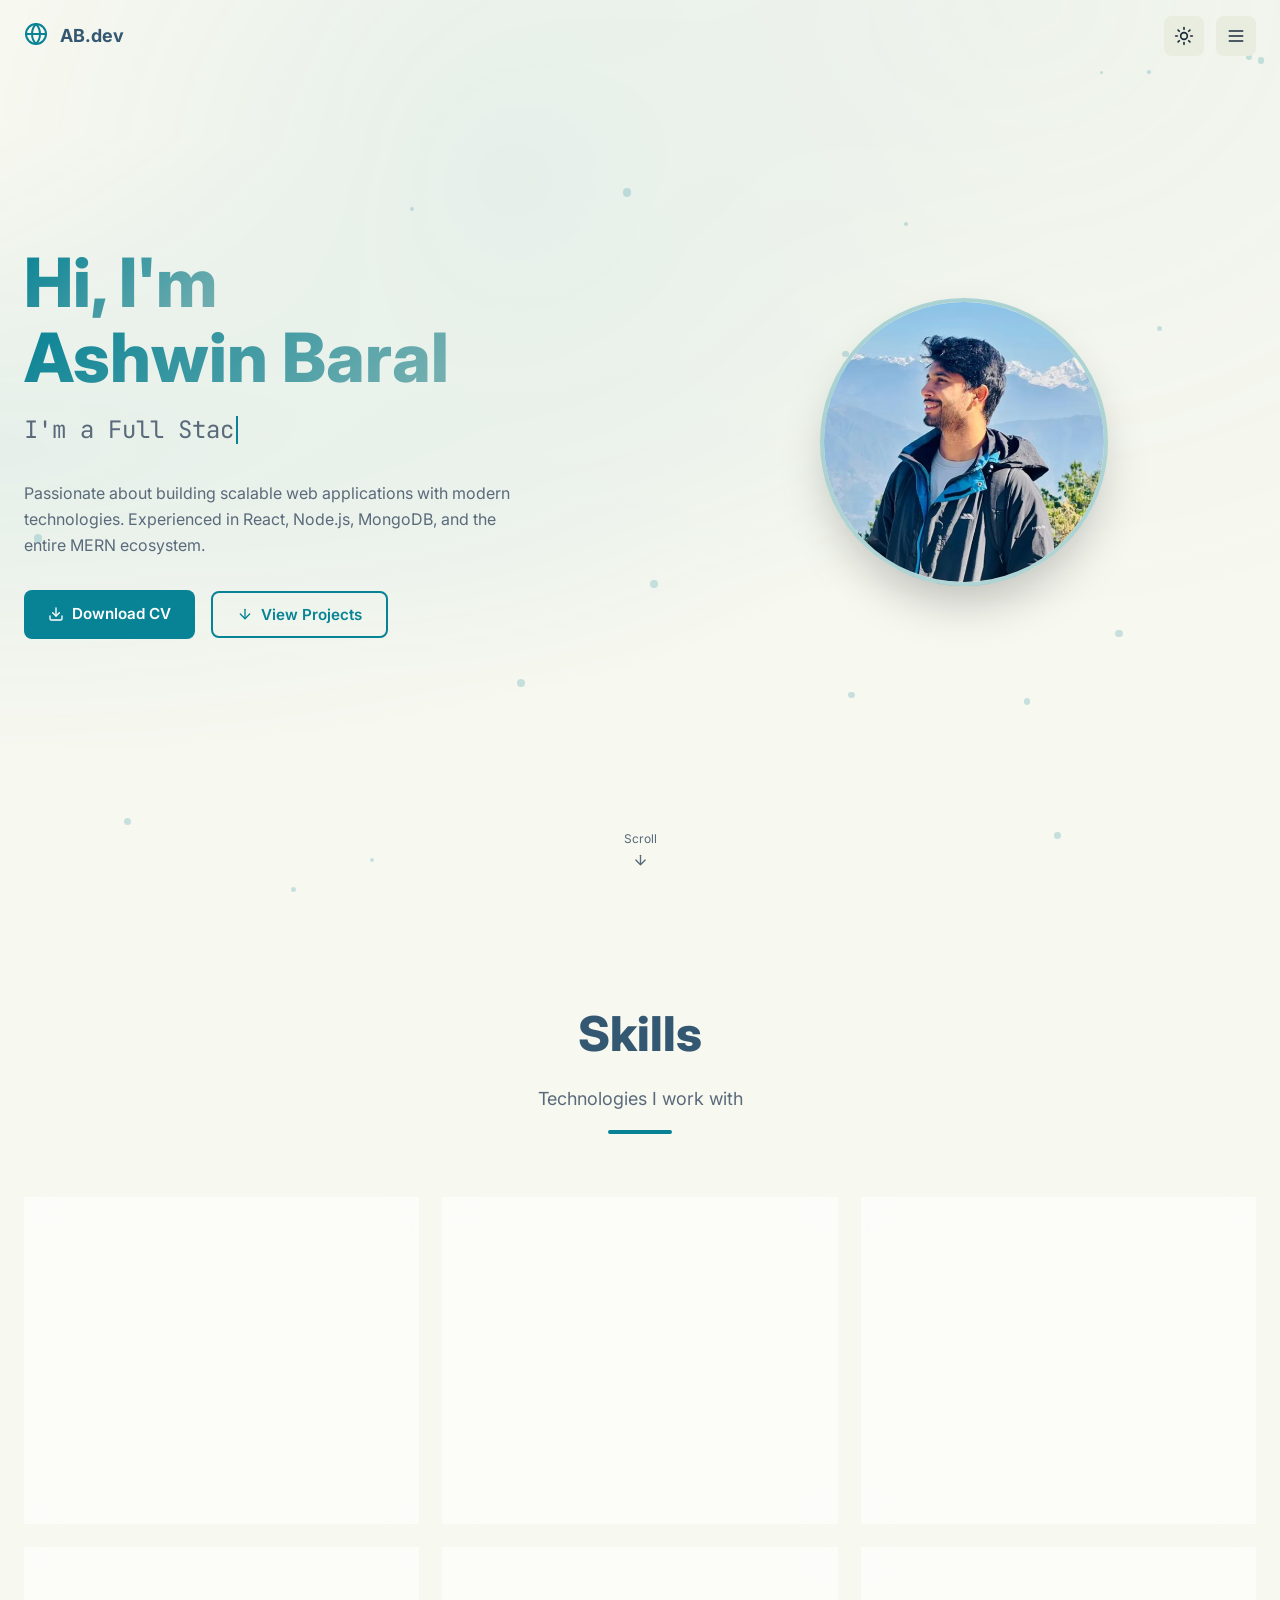
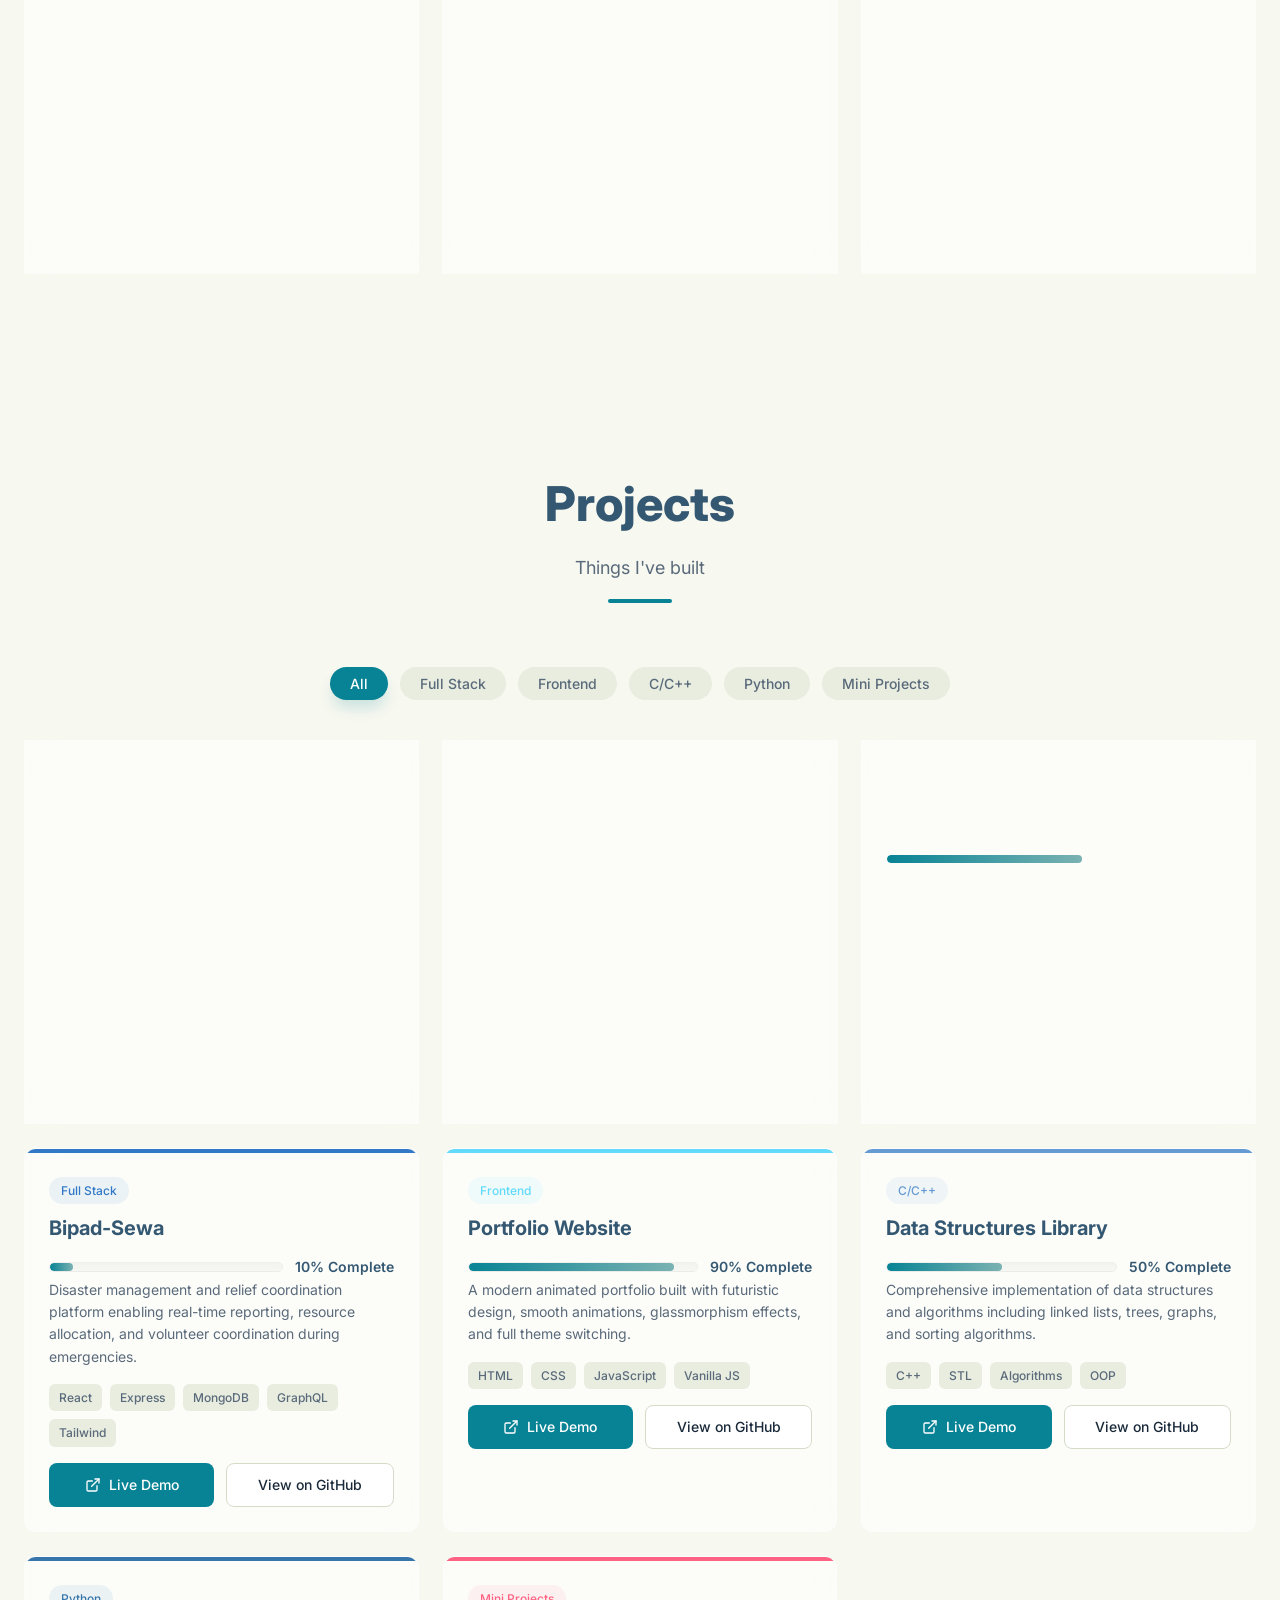
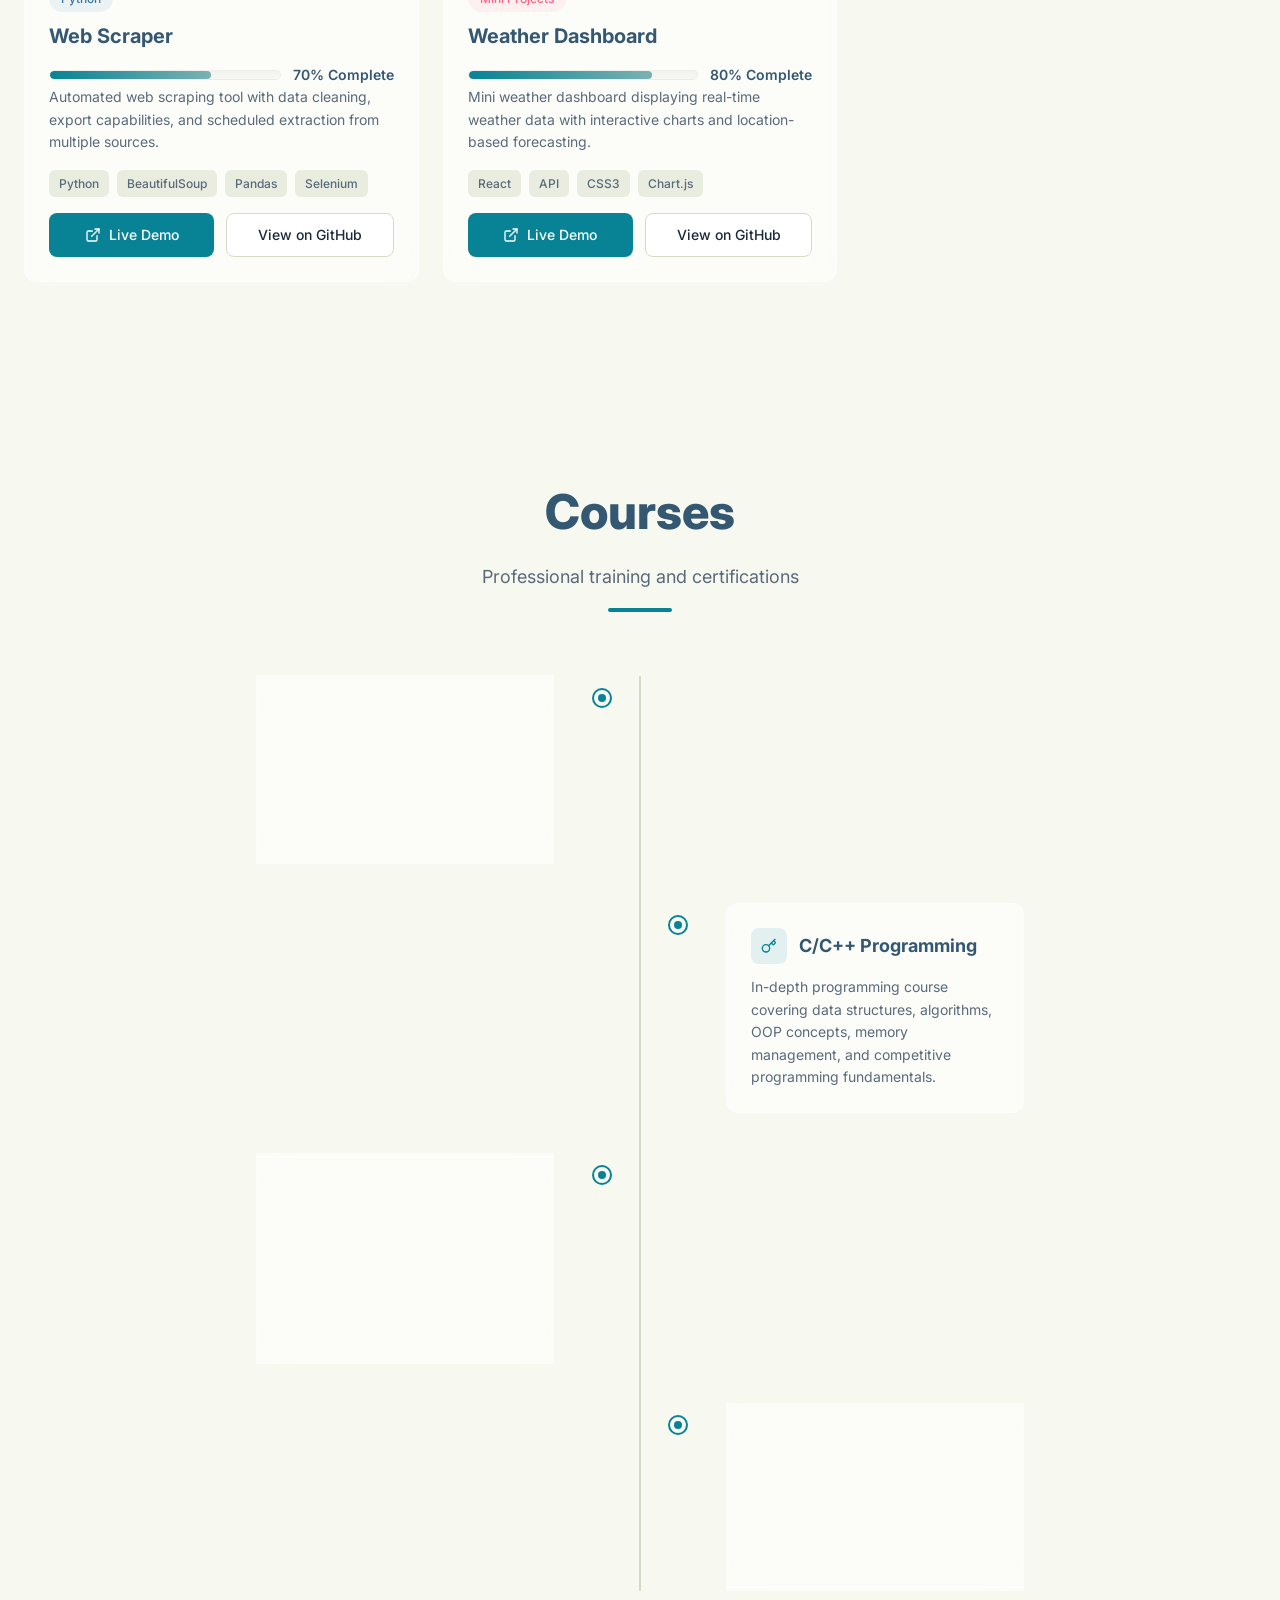
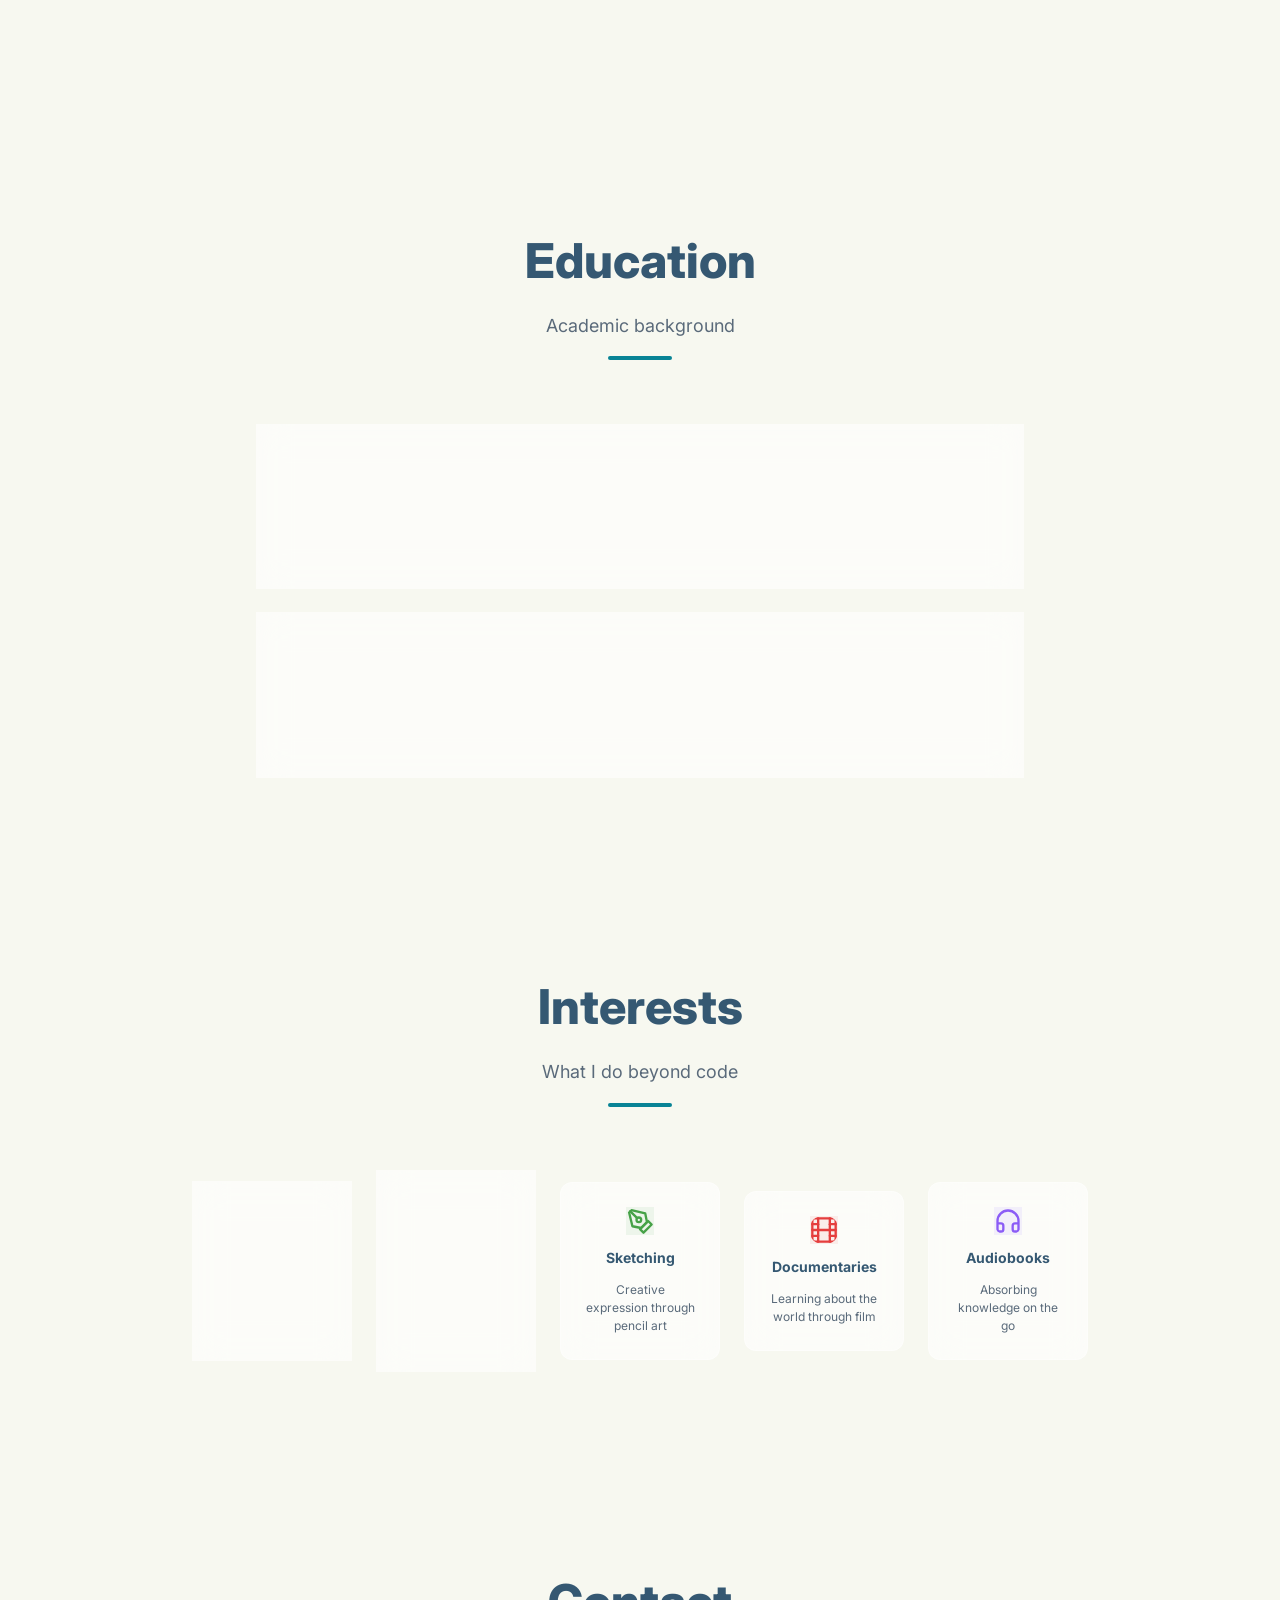
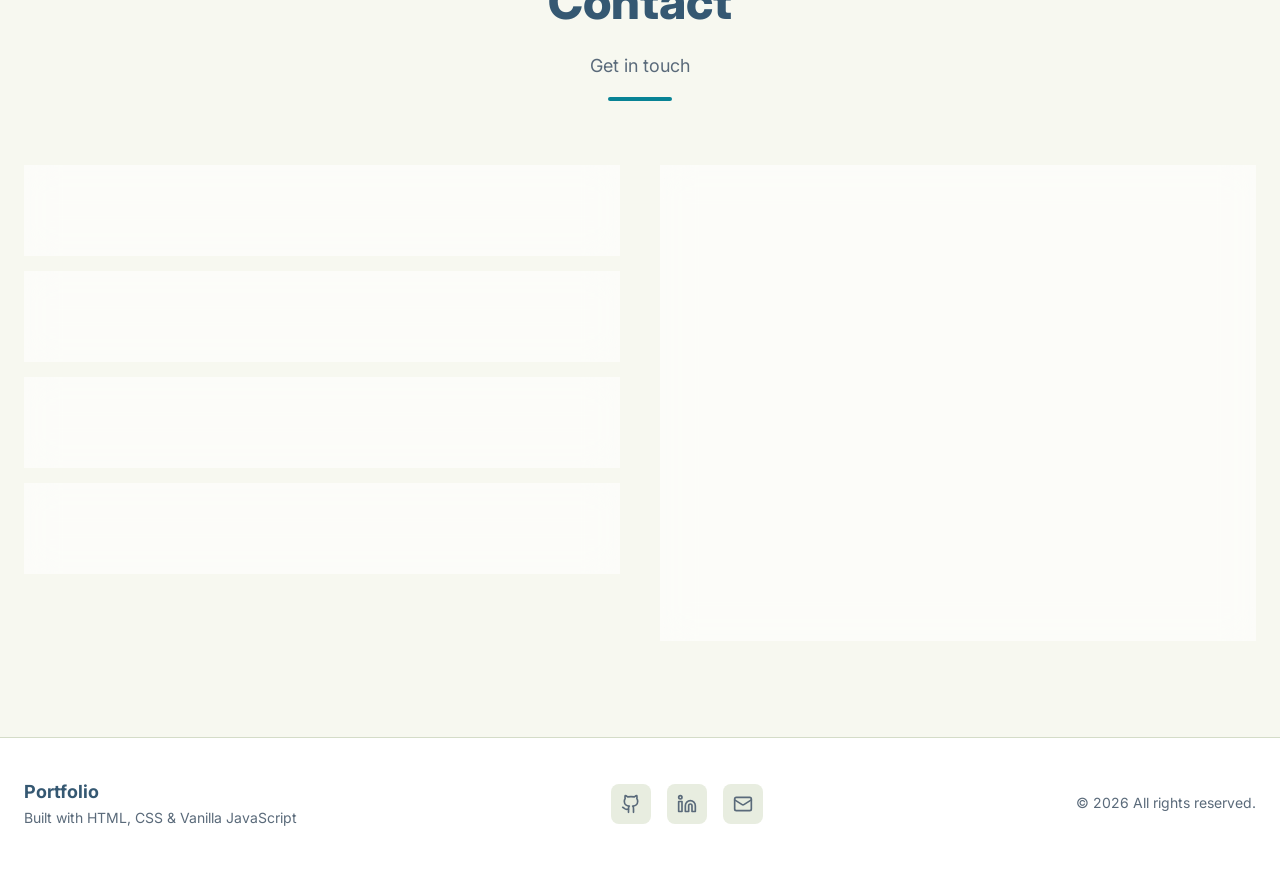
==== commit 9ae6064c: "debug mobile js error" ====
--- a/index.html
+++ b/index.html
@@ -942,7 +942,11 @@
       <path d="M12 19V5" />
     </svg>
   </button>
-
+<script>
+window.onerror = function(msg, src, line, col, err) {
+  alert("JS Error:\n" + msg + "\nLine: " + line);
+};
+</script>
   <script src="/js/script.js"></script>
 </body>
 
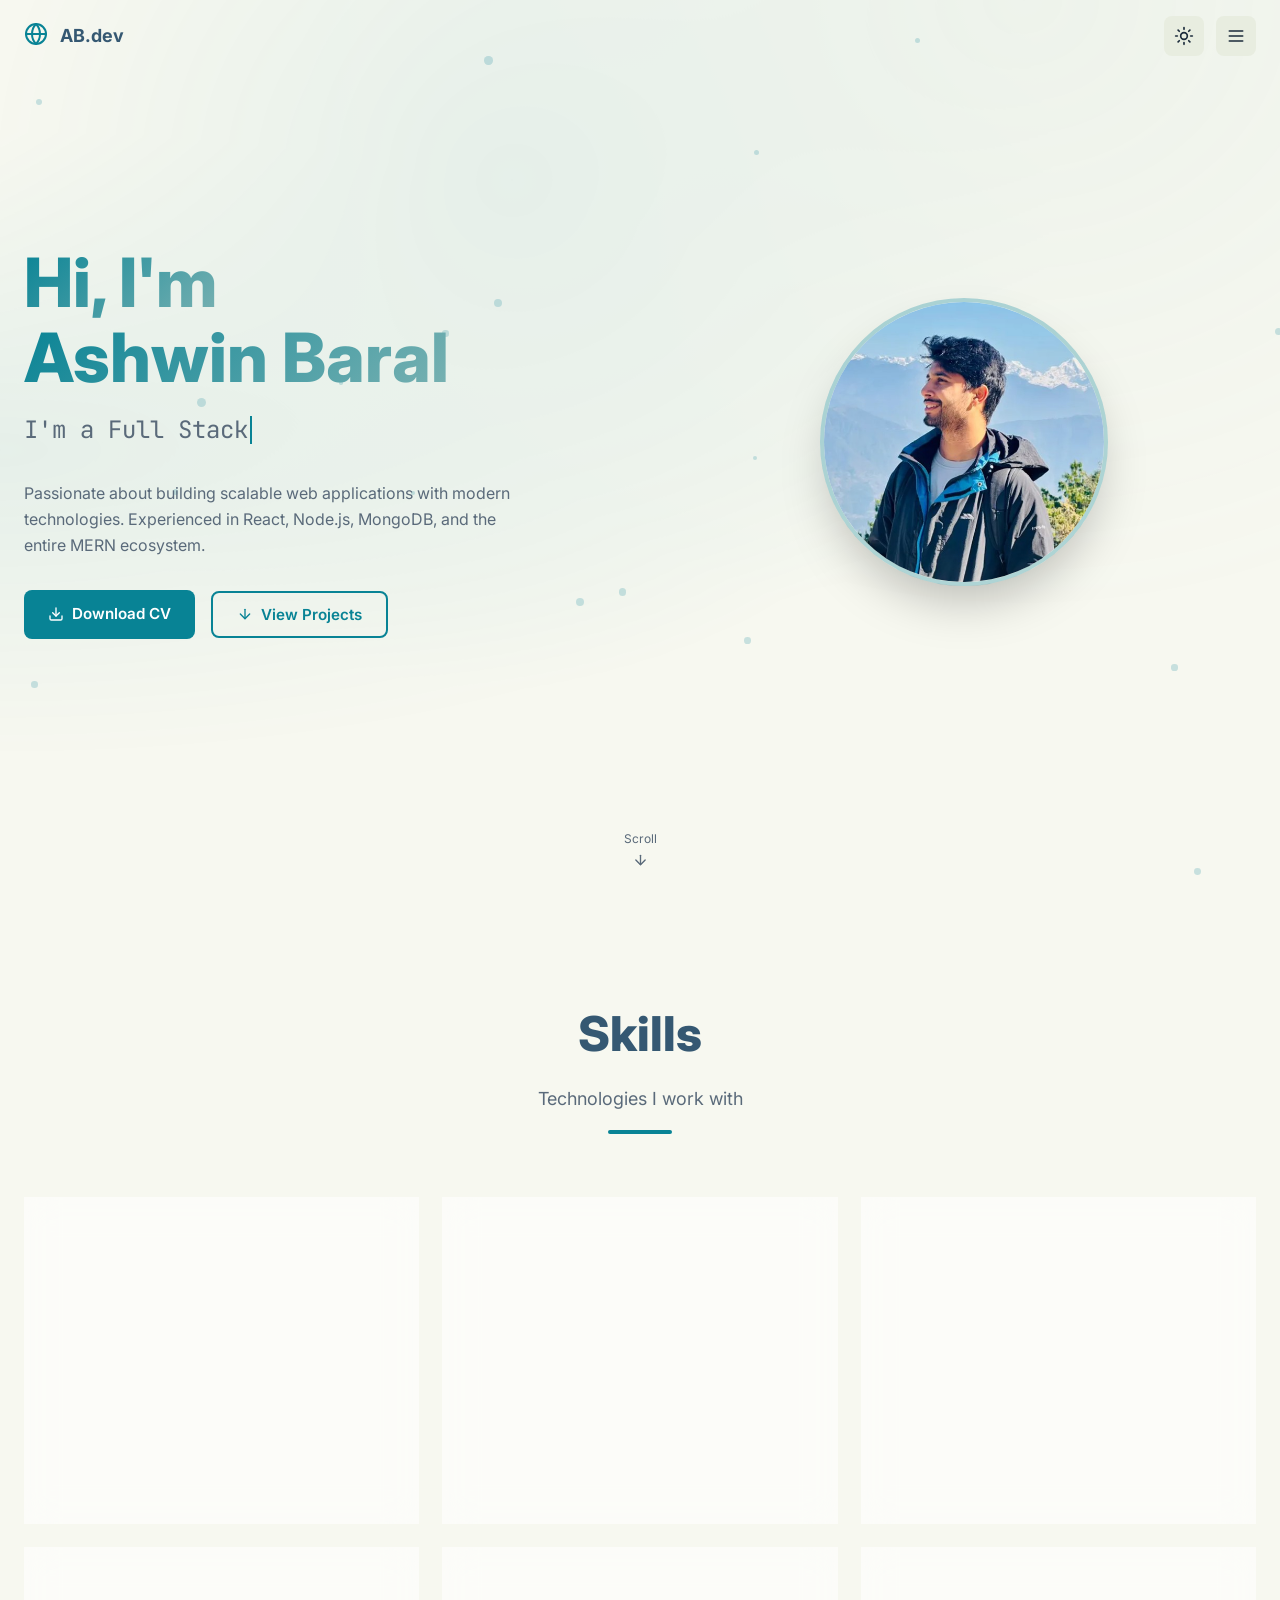
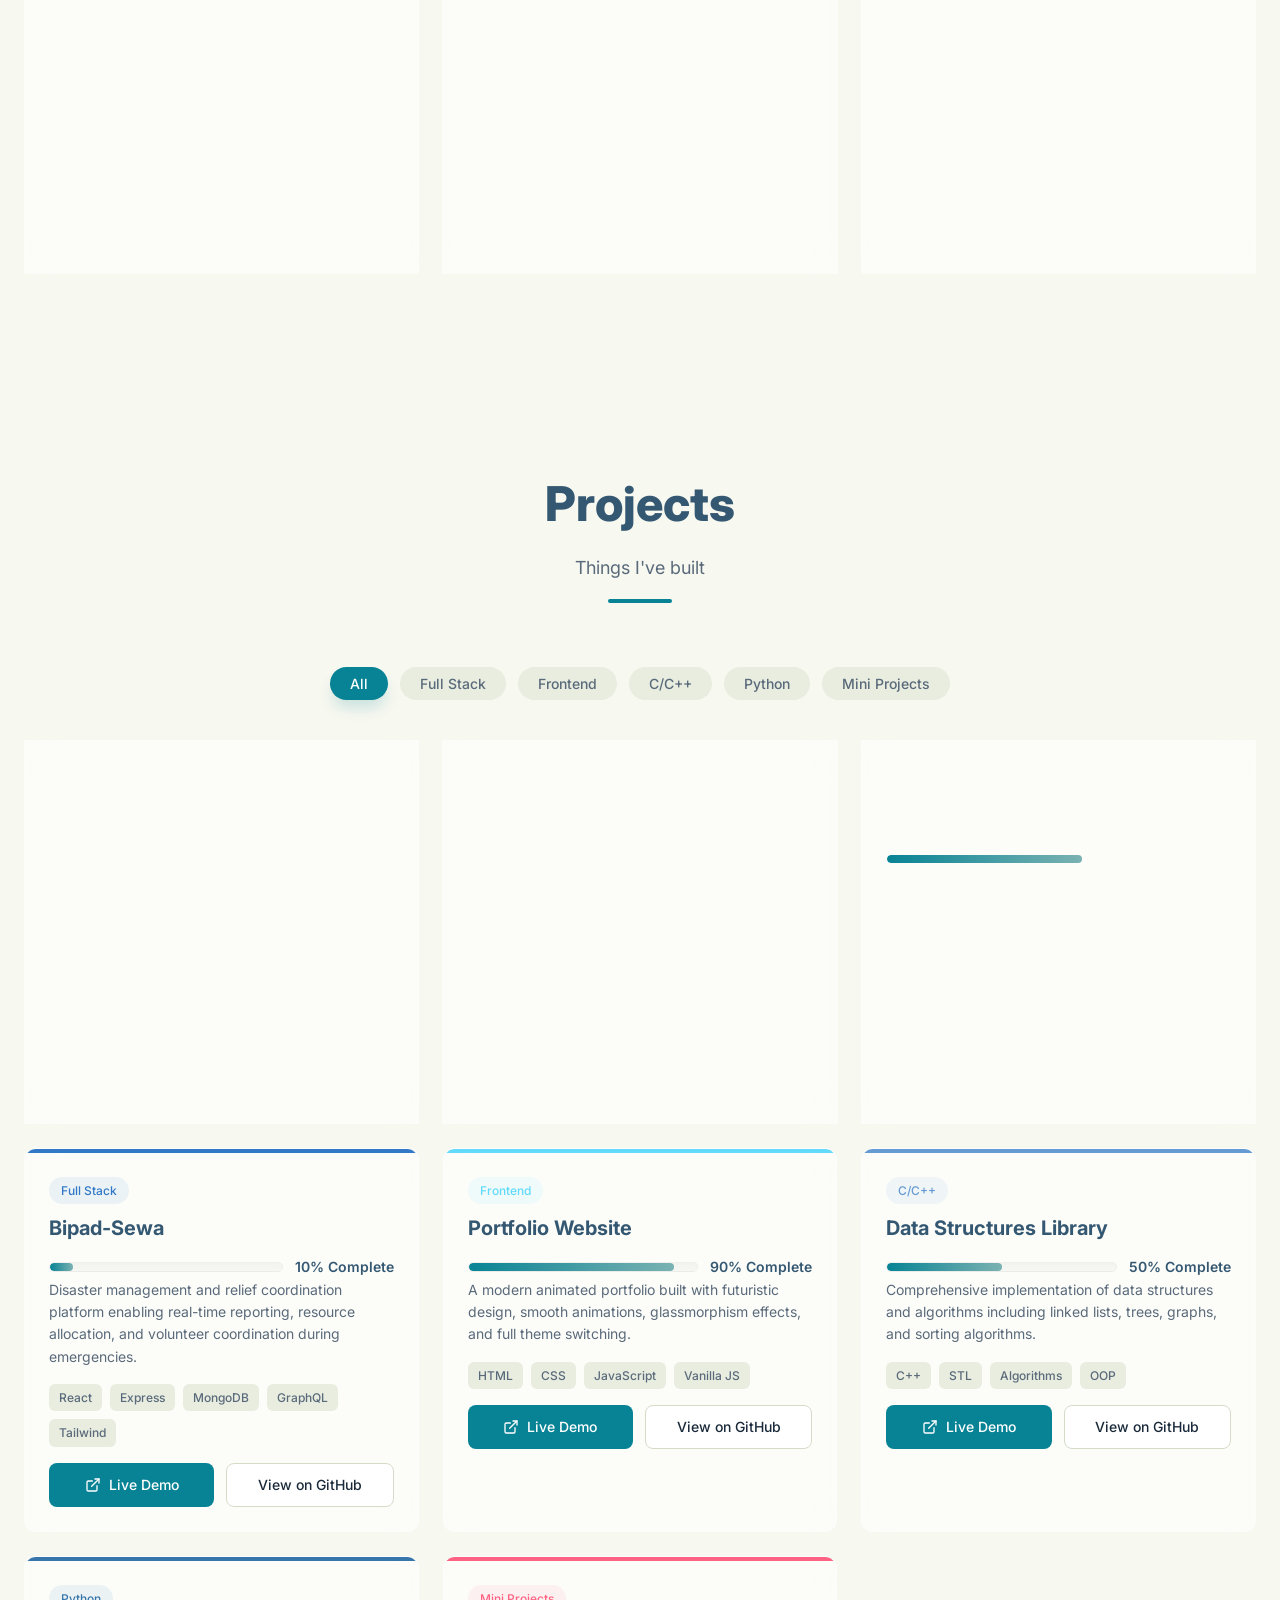
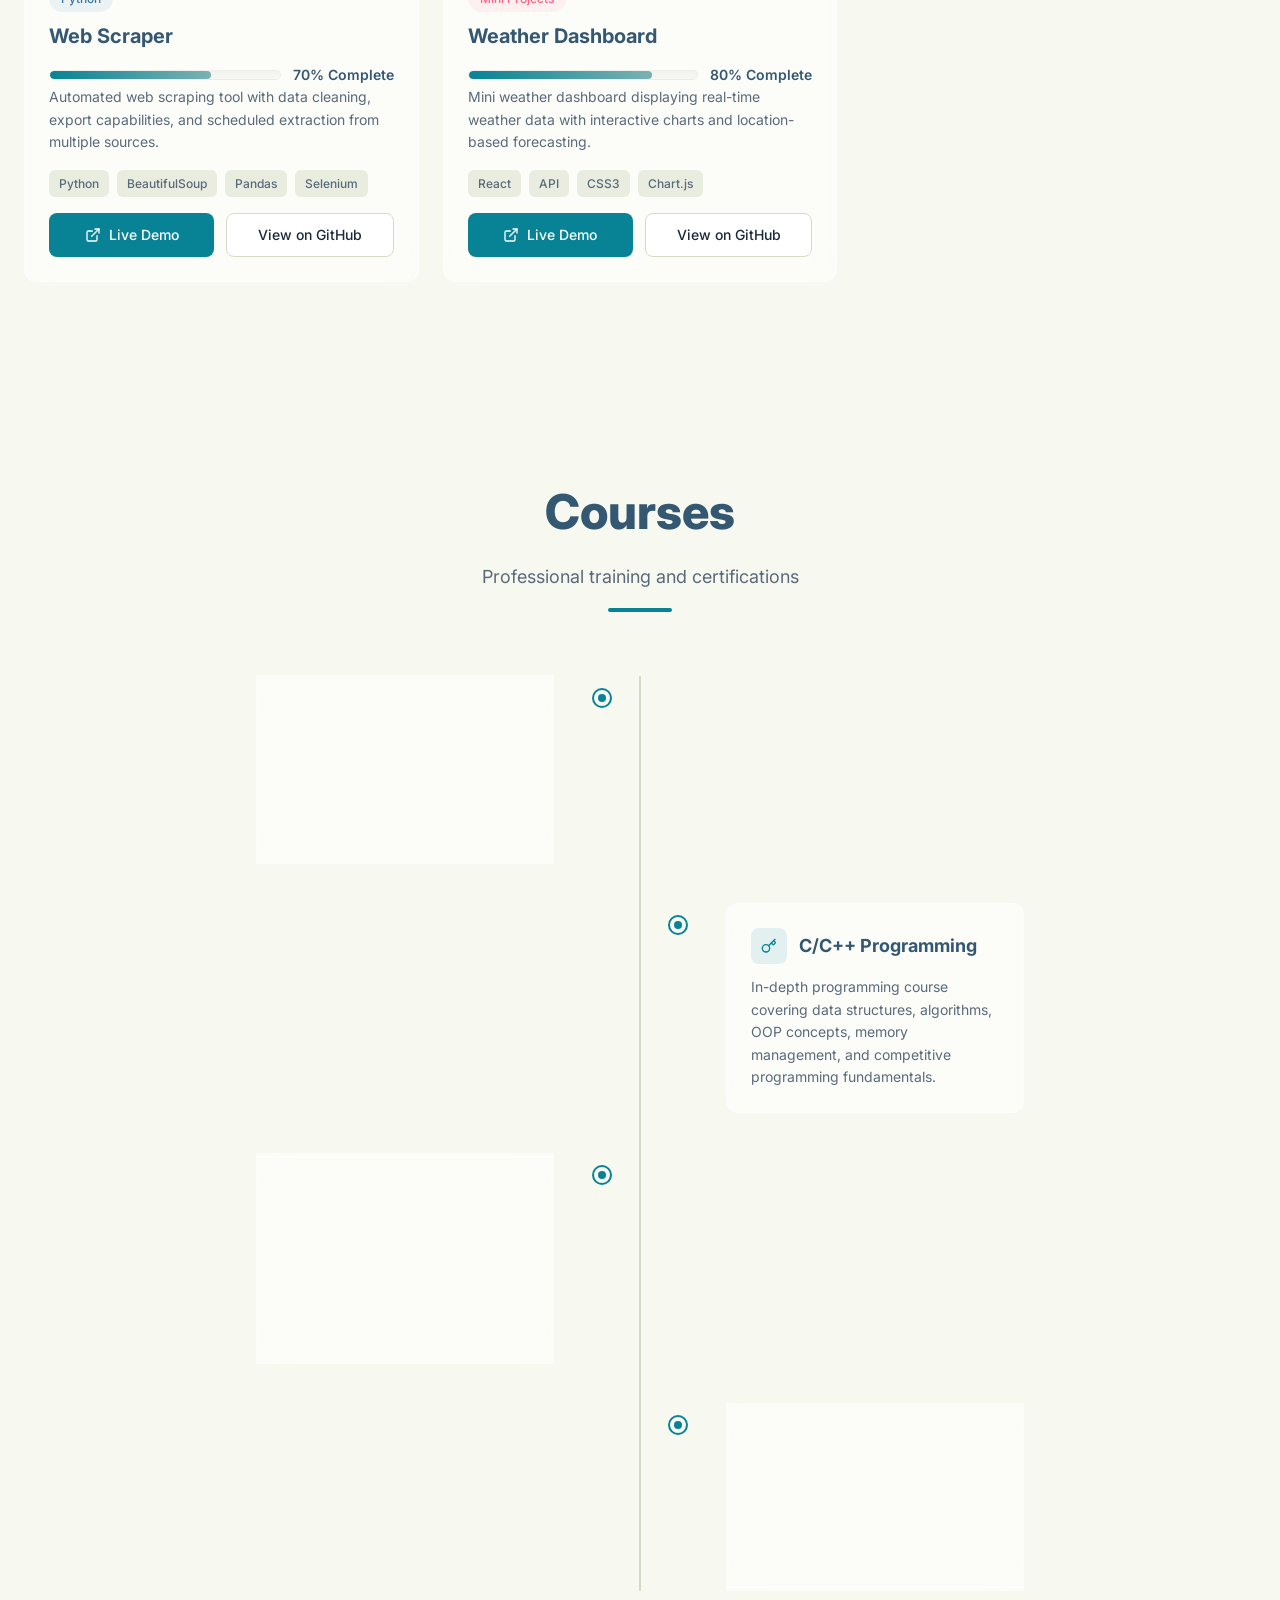
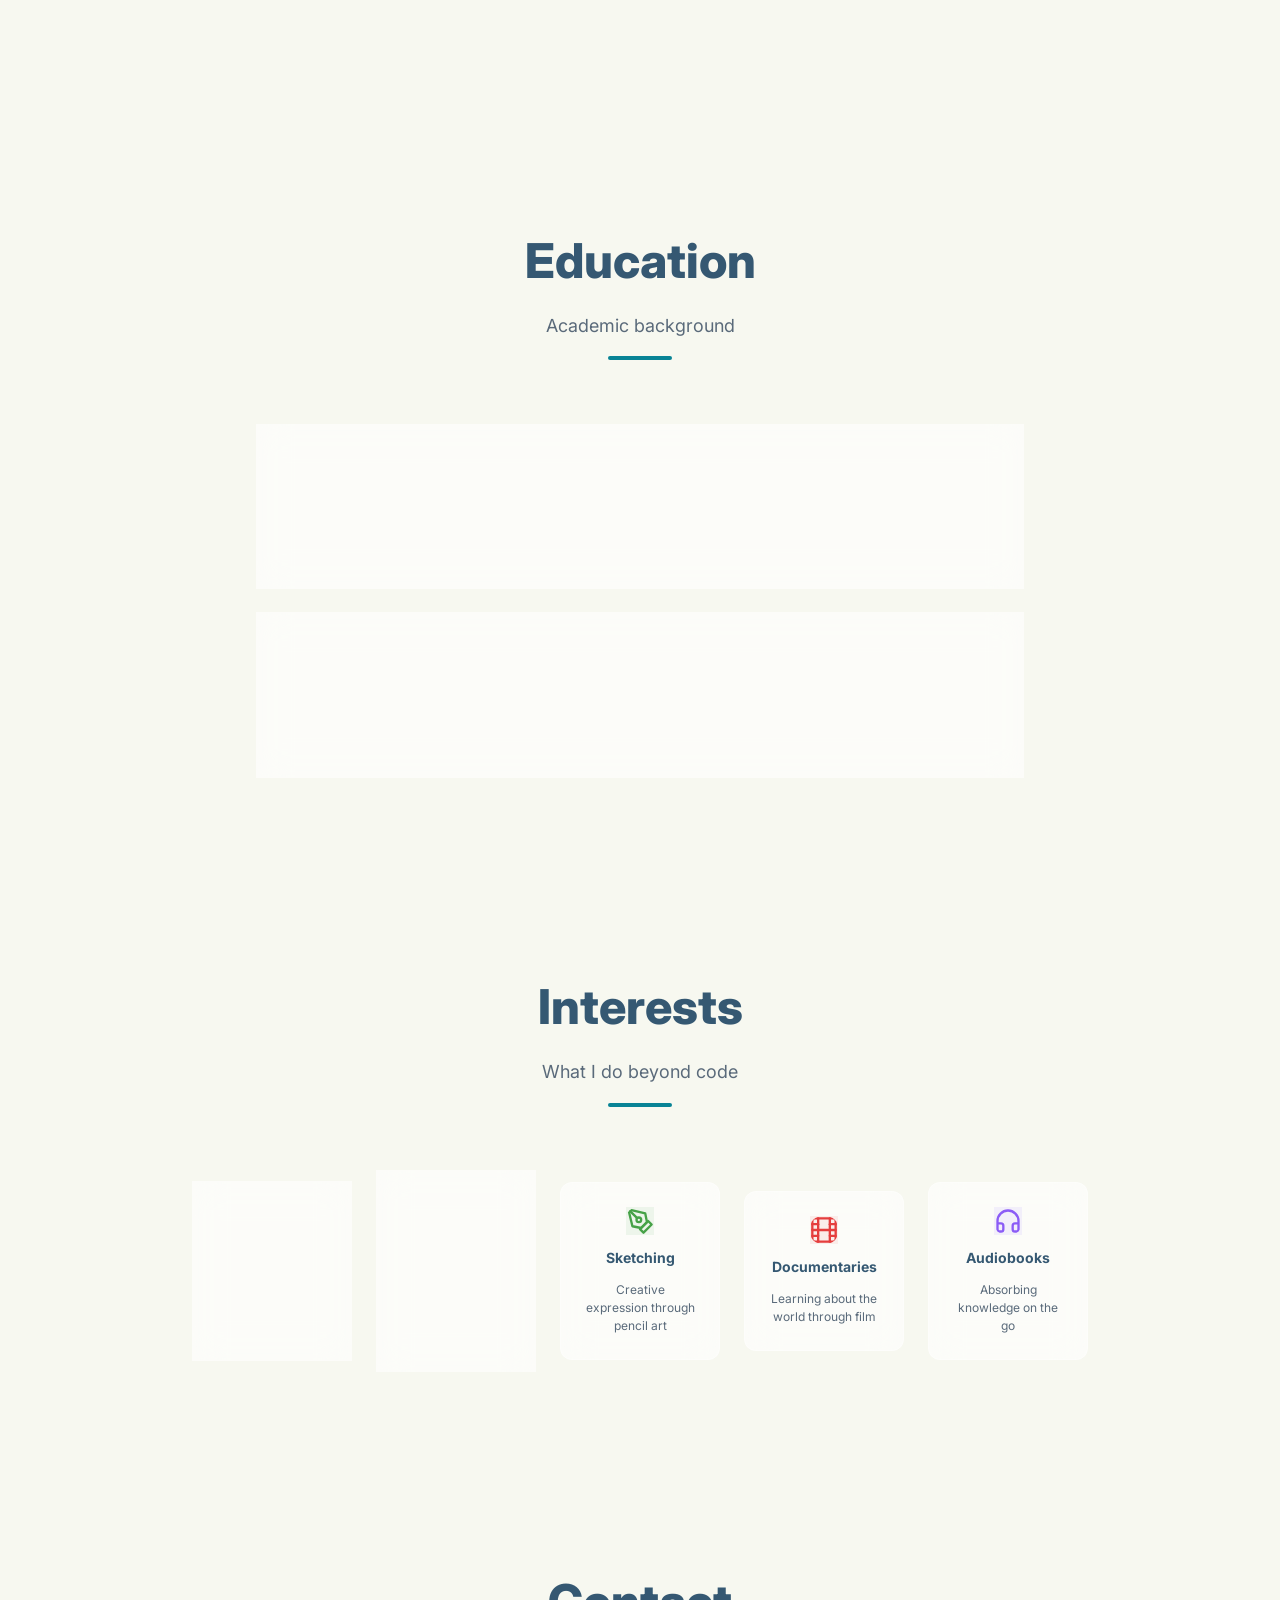
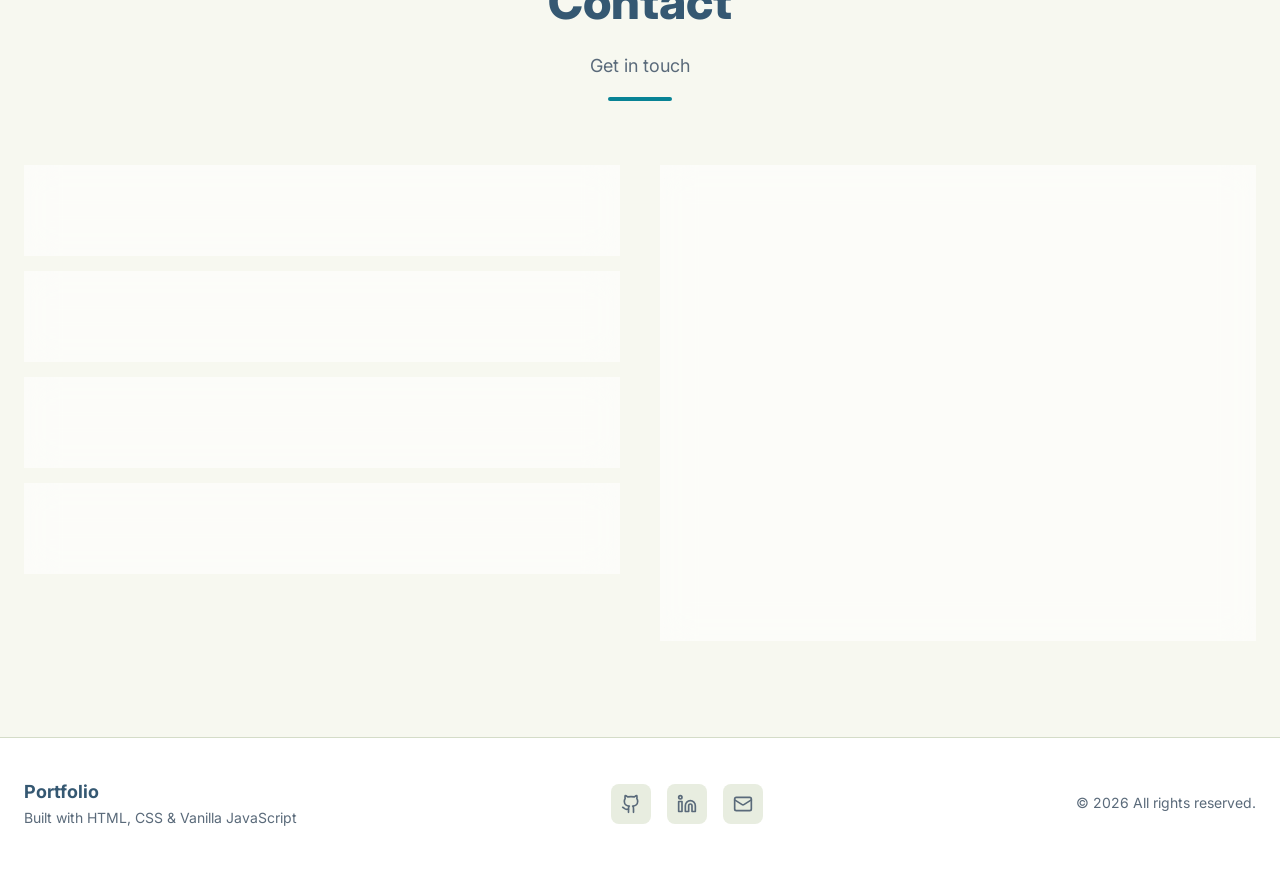
==== commit 7fc98d48: "updated contact info" ====
--- a/index.html
+++ b/index.html
@@ -810,8 +810,8 @@
             </a>
 
             <!-- Phone -->
-            <a href="tel:+9779800000000" class="glass-card contact-link-card" data-delay="3"
-              aria-label="Phone: +977 9800000000">
+            <a href="tel:+9779843613954" class="glass-card contact-link-card" data-delay="3"
+              aria-label="Phone: +977 9843613954">
               <div class="contact-link-icon contact-color-phone">
                 <svg xmlns="http://www.w3.org/2000/svg" width="20" height="20" viewBox="0 0 24 24" fill="none"
                   stroke="currentColor" stroke-width="2" stroke-linecap="round" stroke-linejoin="round">
--- a/css/style.css
+++ b/css/style.css
@@ -298,18 +298,7 @@
 /* ============================================
    CURSOR GLOW
    ============================================ */
-.cursor-glow {
-  position: fixed;
-  width: 16rem;
-  height: 16rem;
-  border-radius: 50%;
-  pointer-events: none;
-  z-index: 9998;
-  transform: translate(-50%, -50%);
-  background: radial-gradient(circle, var(--primary) 0%, transparent 70%);
-  opacity: 0.2;
-  transition: left 0.15s ease, top 0.15s ease;
-}
+/* Cursor glow styles removed — feature disabled. */
 
 /* ============================================
    NAVBAR
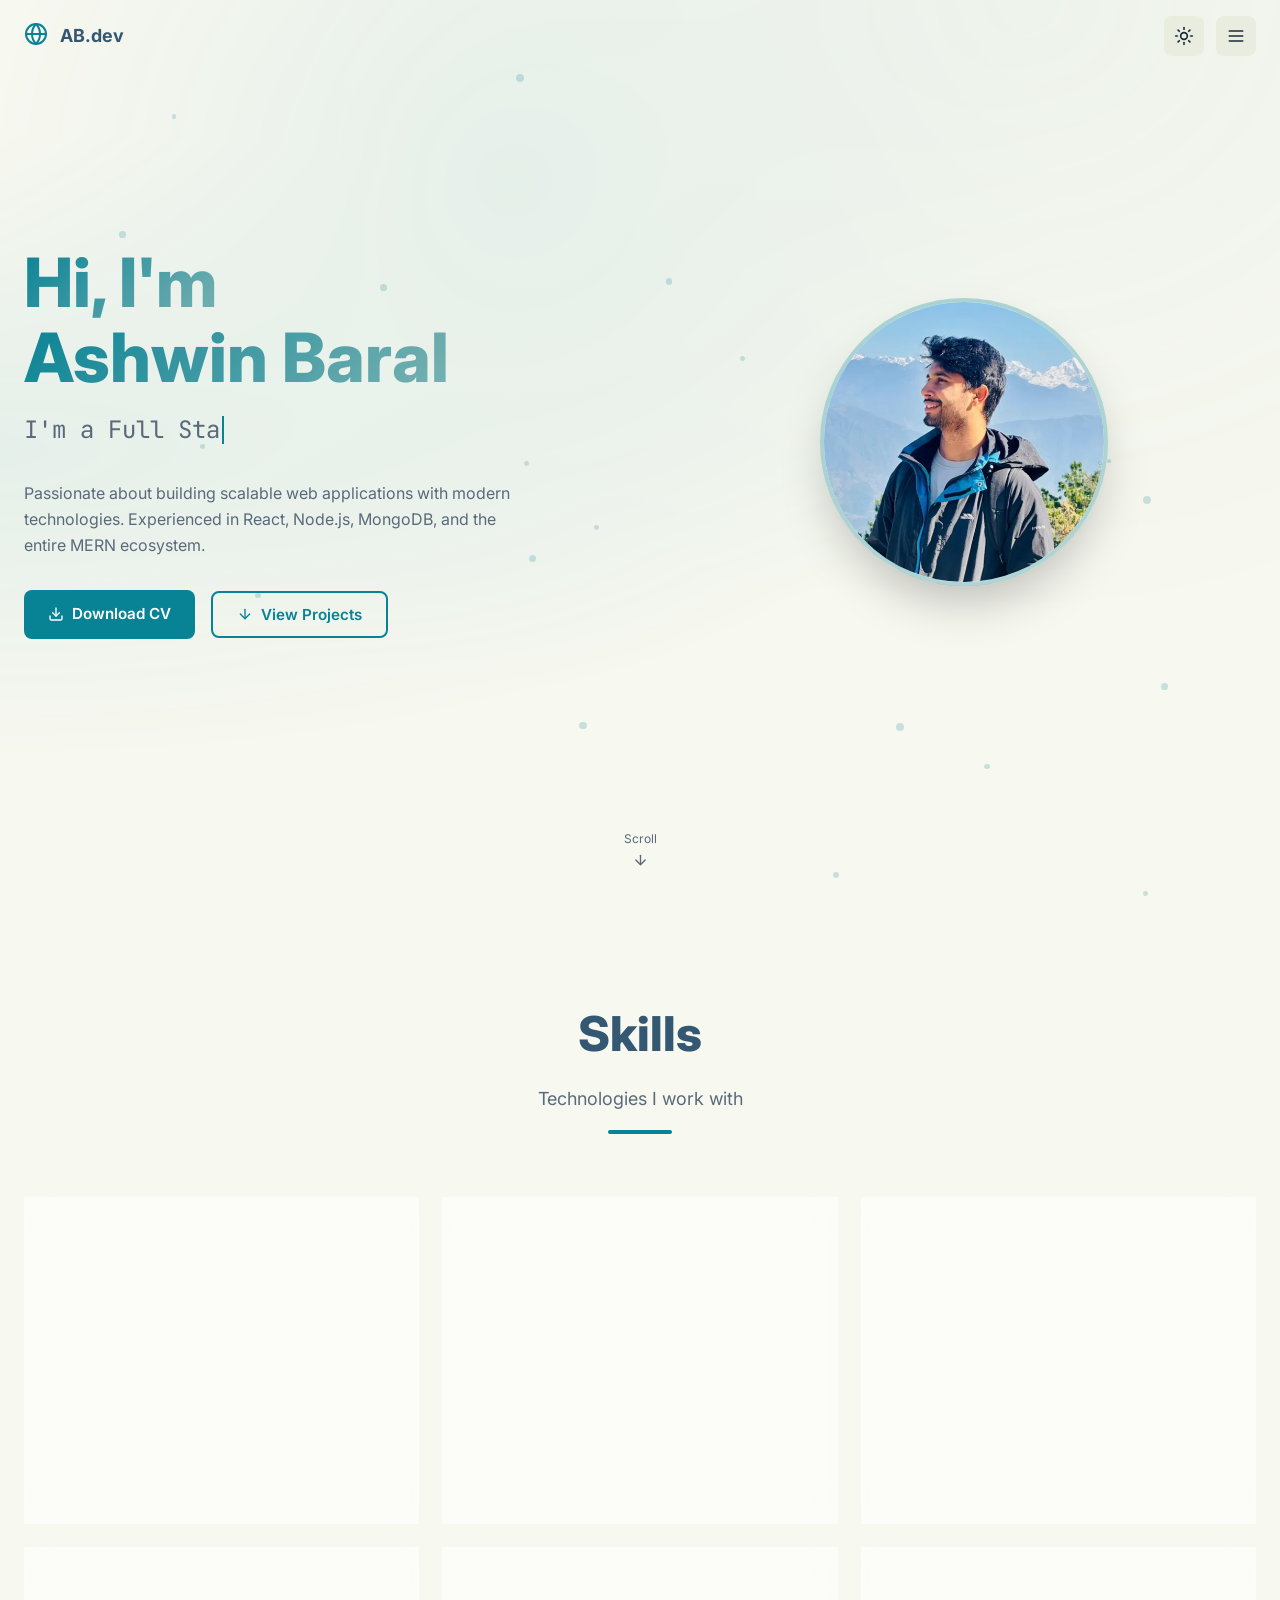
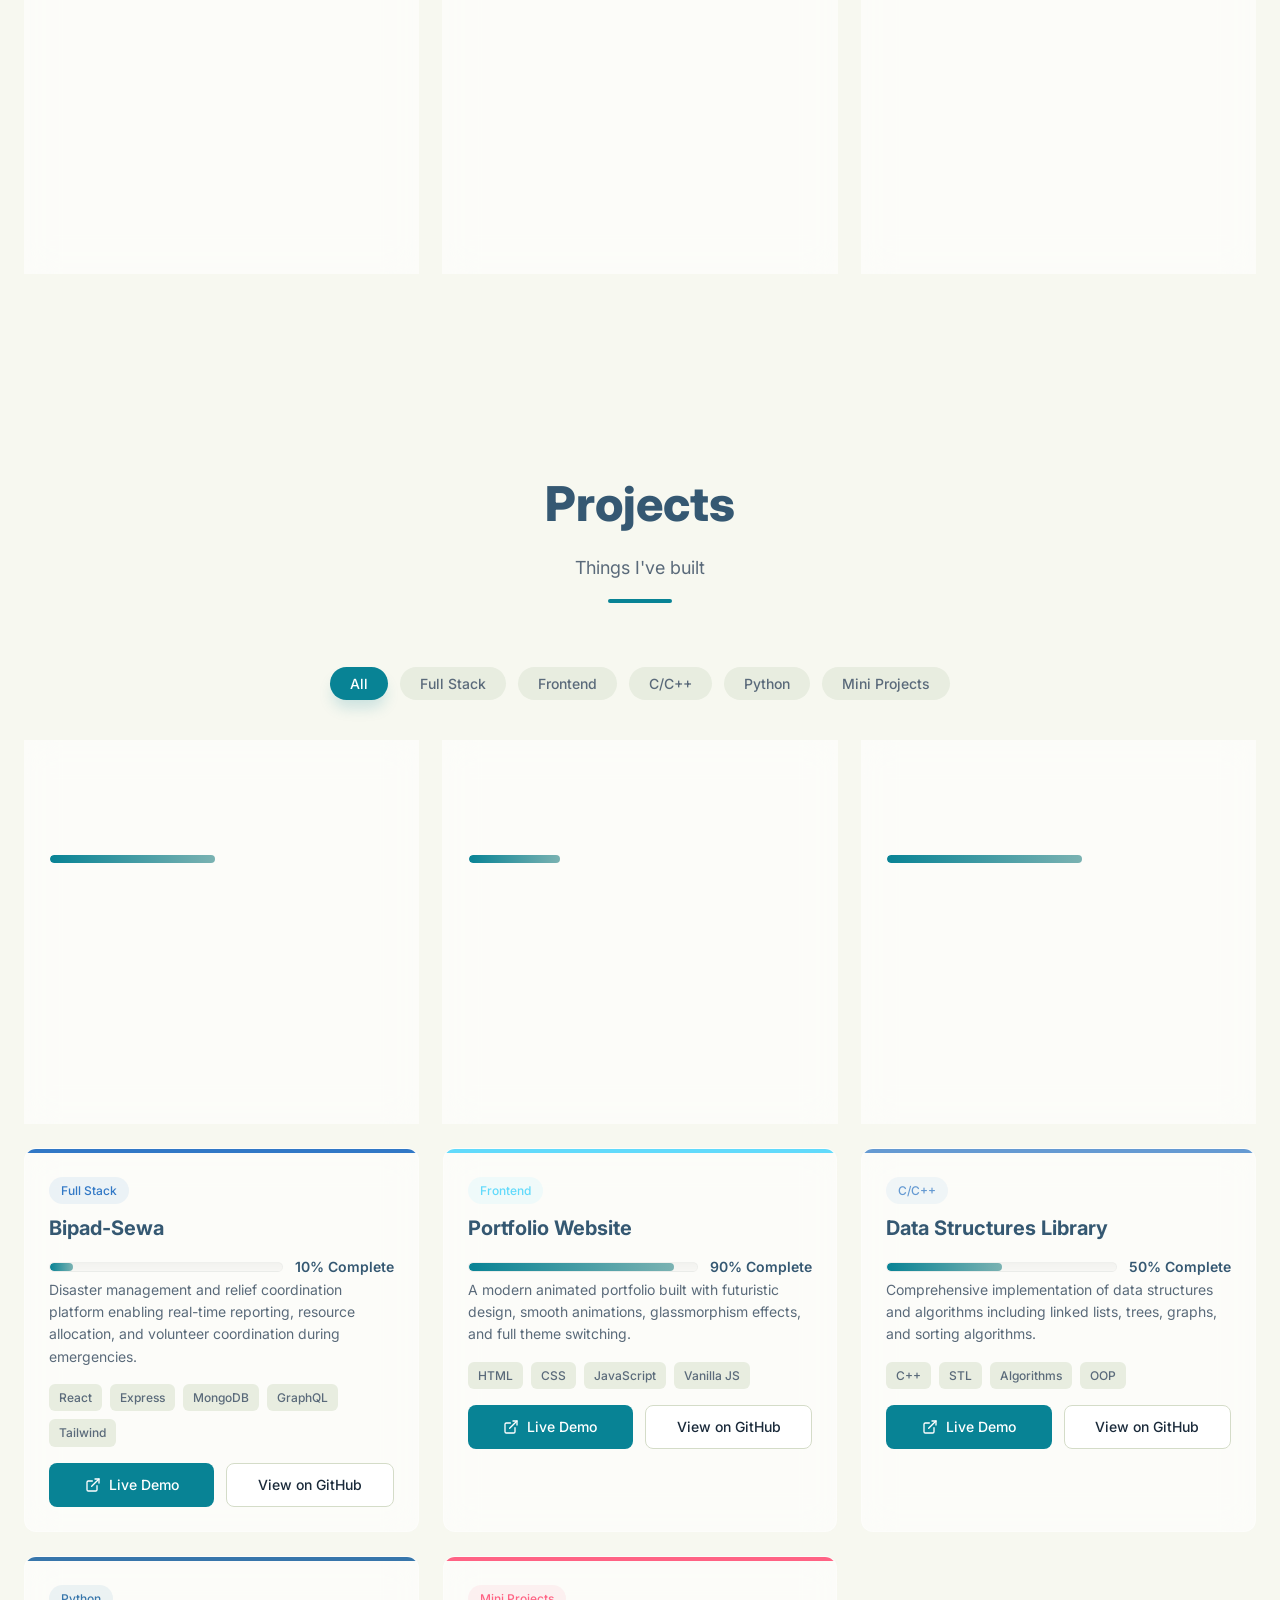
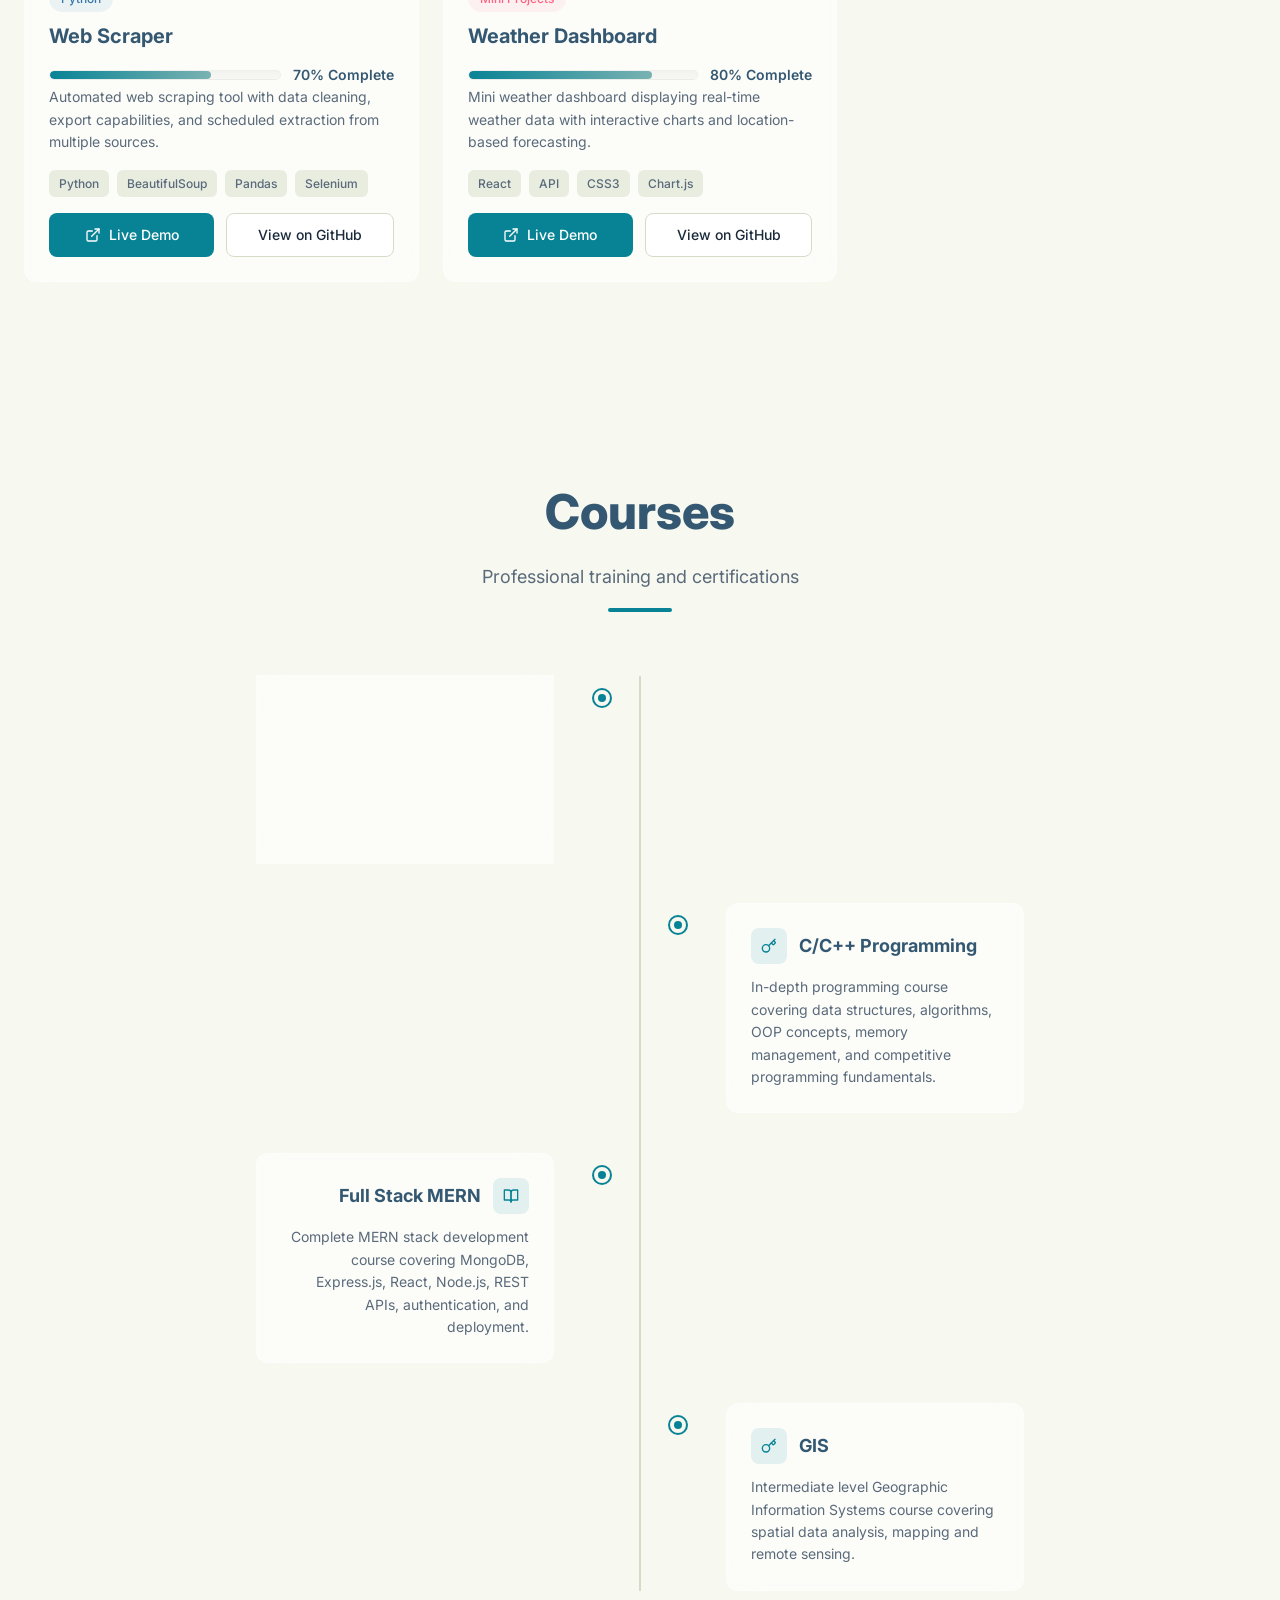
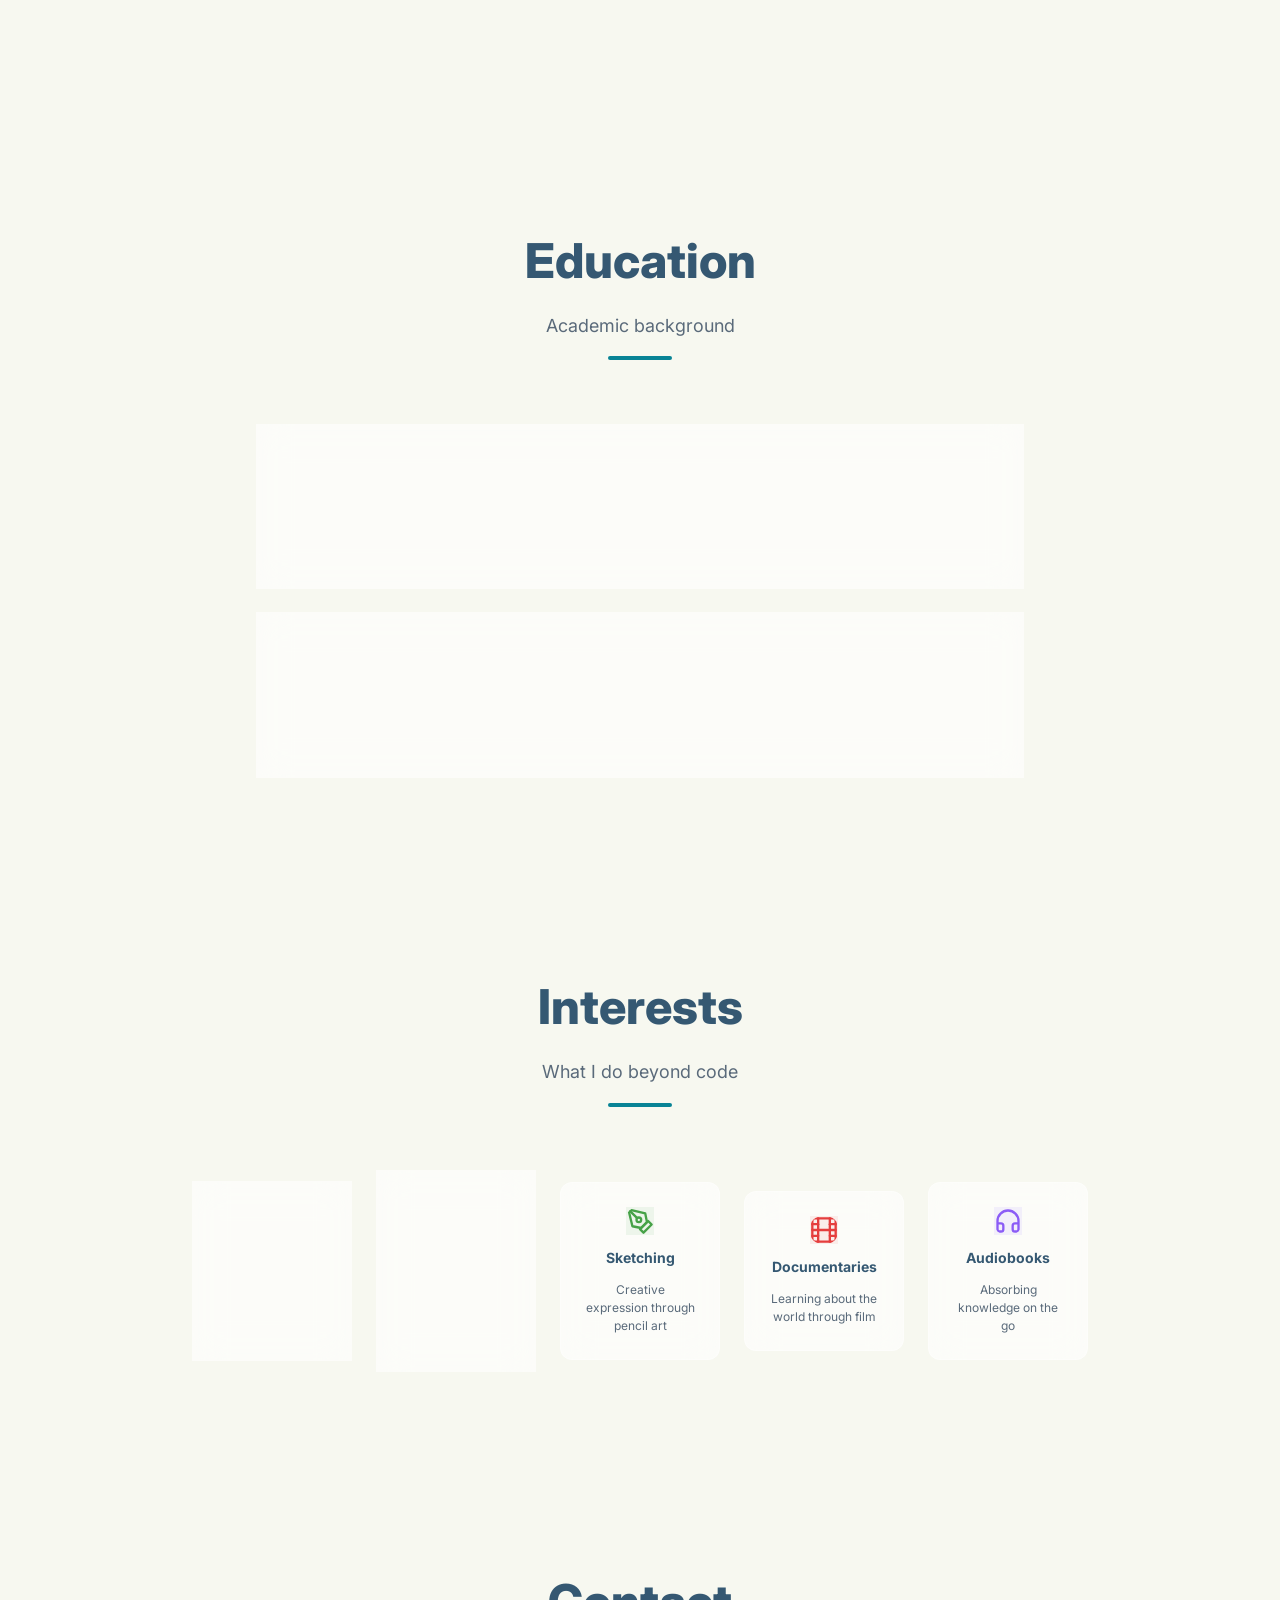
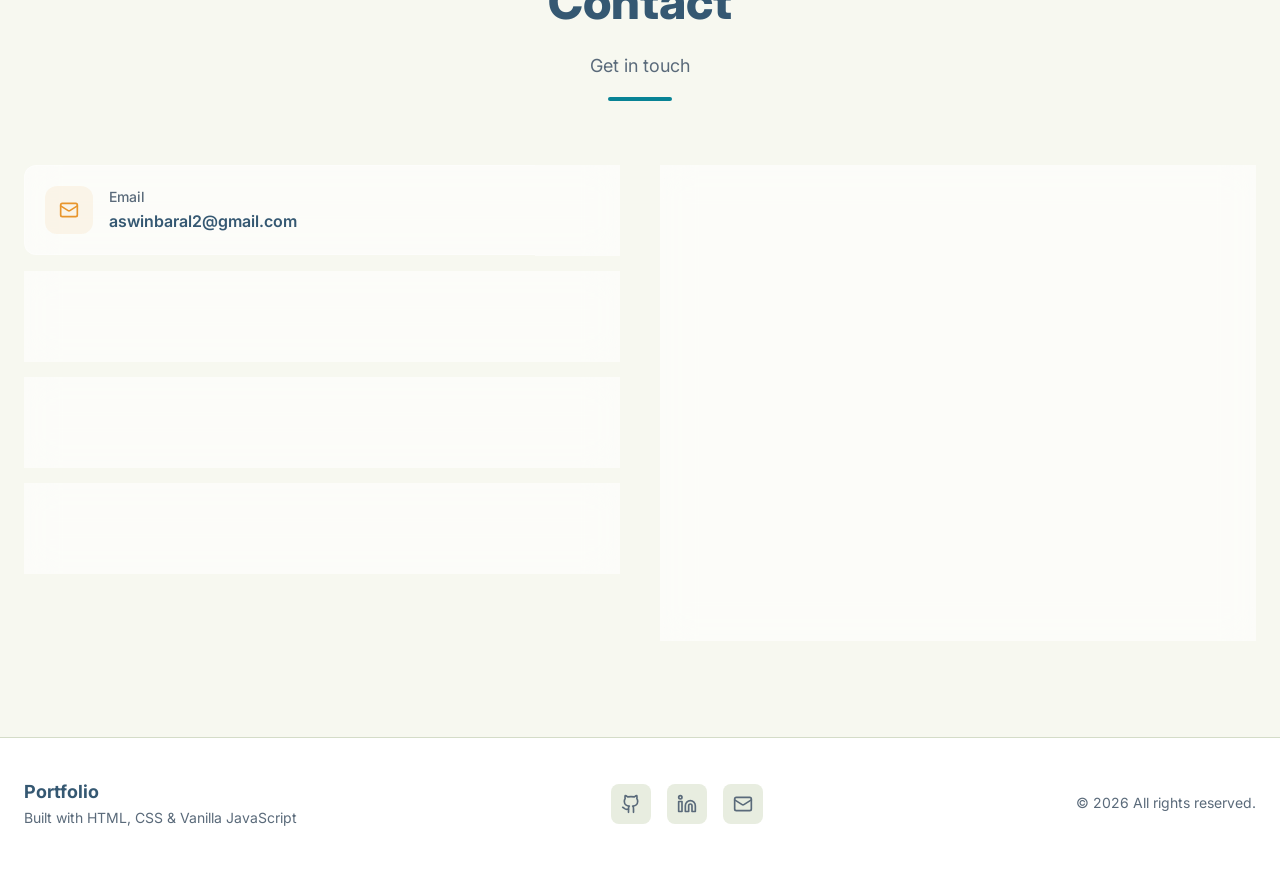
==== commit 2f03ec12: "fix: rename file" ====
--- a/index.html
+++ b/index.html
@@ -131,7 +131,7 @@
           </p>
 
           <div class="hero-buttons">
-            <a href="/assets/Aswin-Full-StackResume.pdf" class="btn-primary ripple" download="Ashwin_Fullstack_CV.pdf">
+            <a href="/assets/Aswin-Full-StackResume.pdf" class="btn-primary ripple" download="Ashwin_WebDev_CV.pdf">
               <svg xmlns="http://www.w3.org/2000/svg" width="16" height="16" viewBox="0 0 24 24" fill="none"
                 stroke="currentColor" stroke-width="2" stroke-linecap="round" stroke-linejoin="round">
                 <path d="M21 15v4a2 2 0 0 1-2 2H5a2 2 0 0 1-2-2v-4" />
